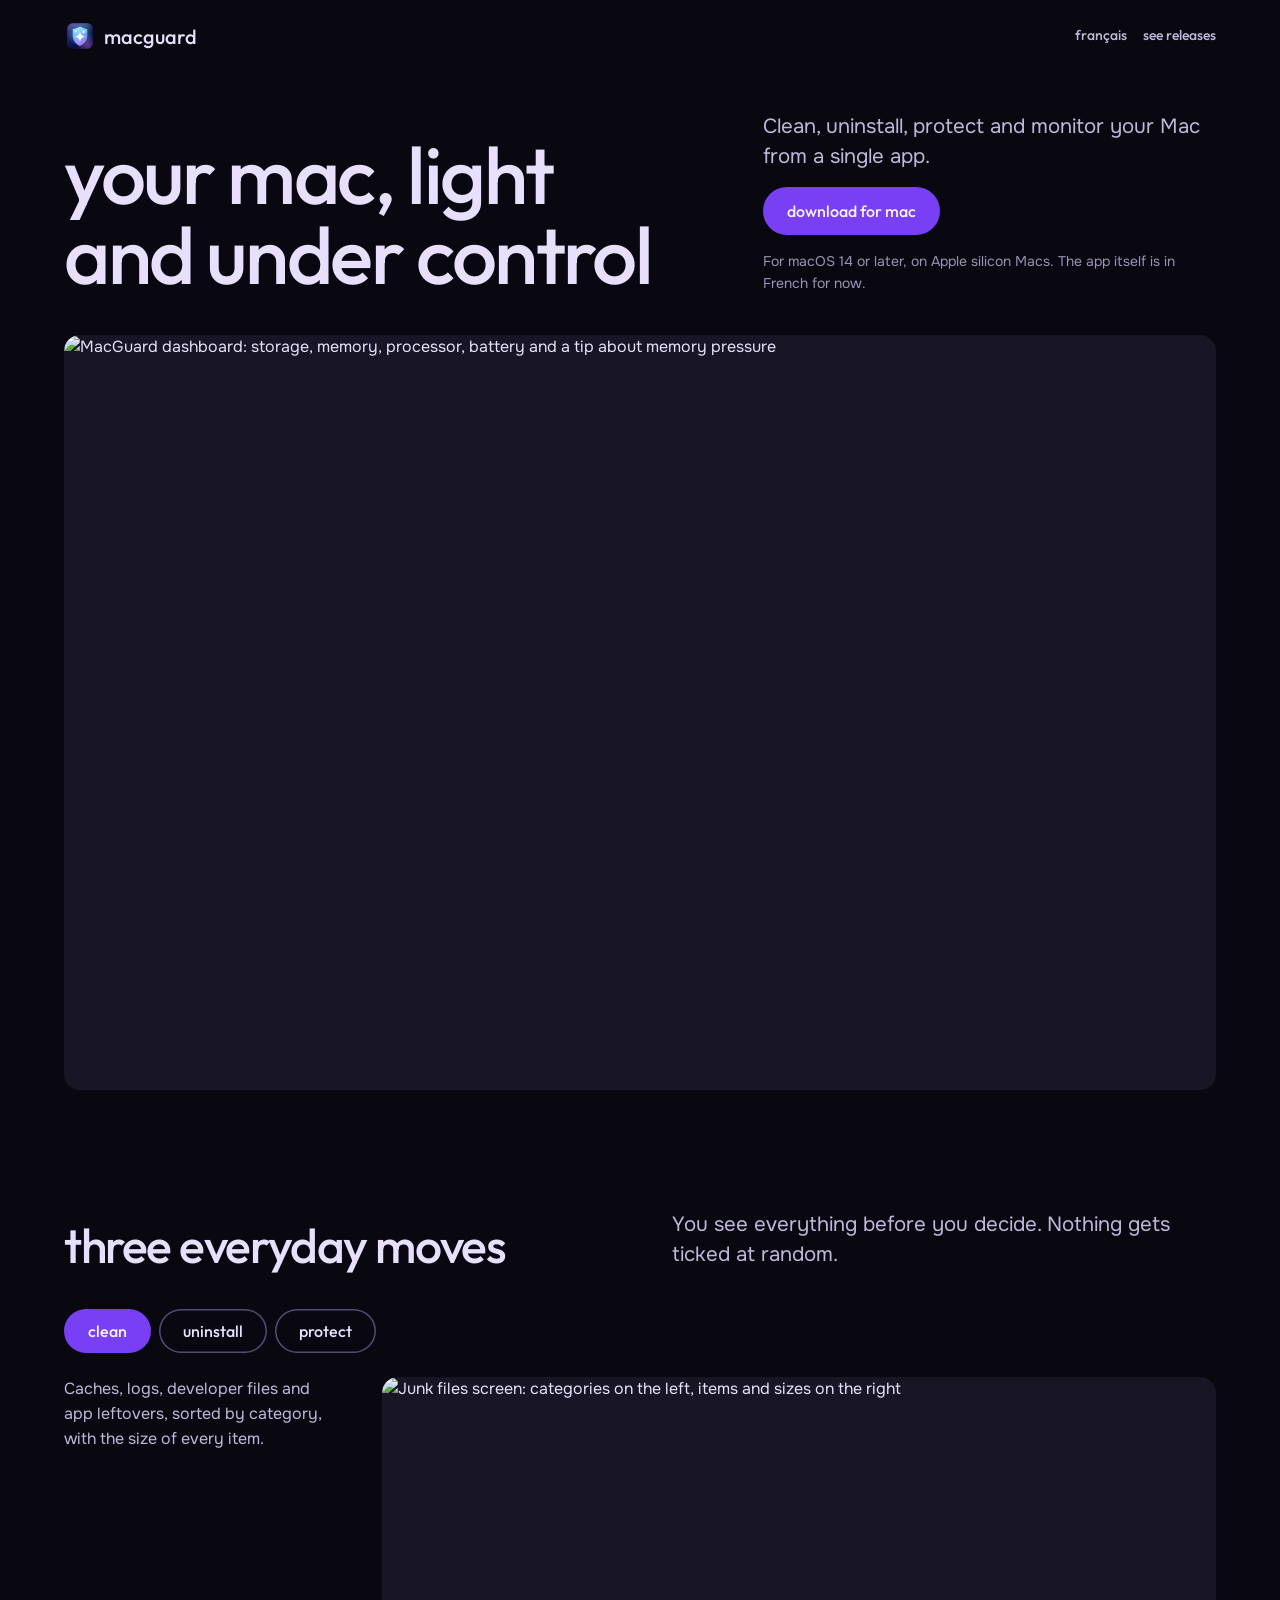
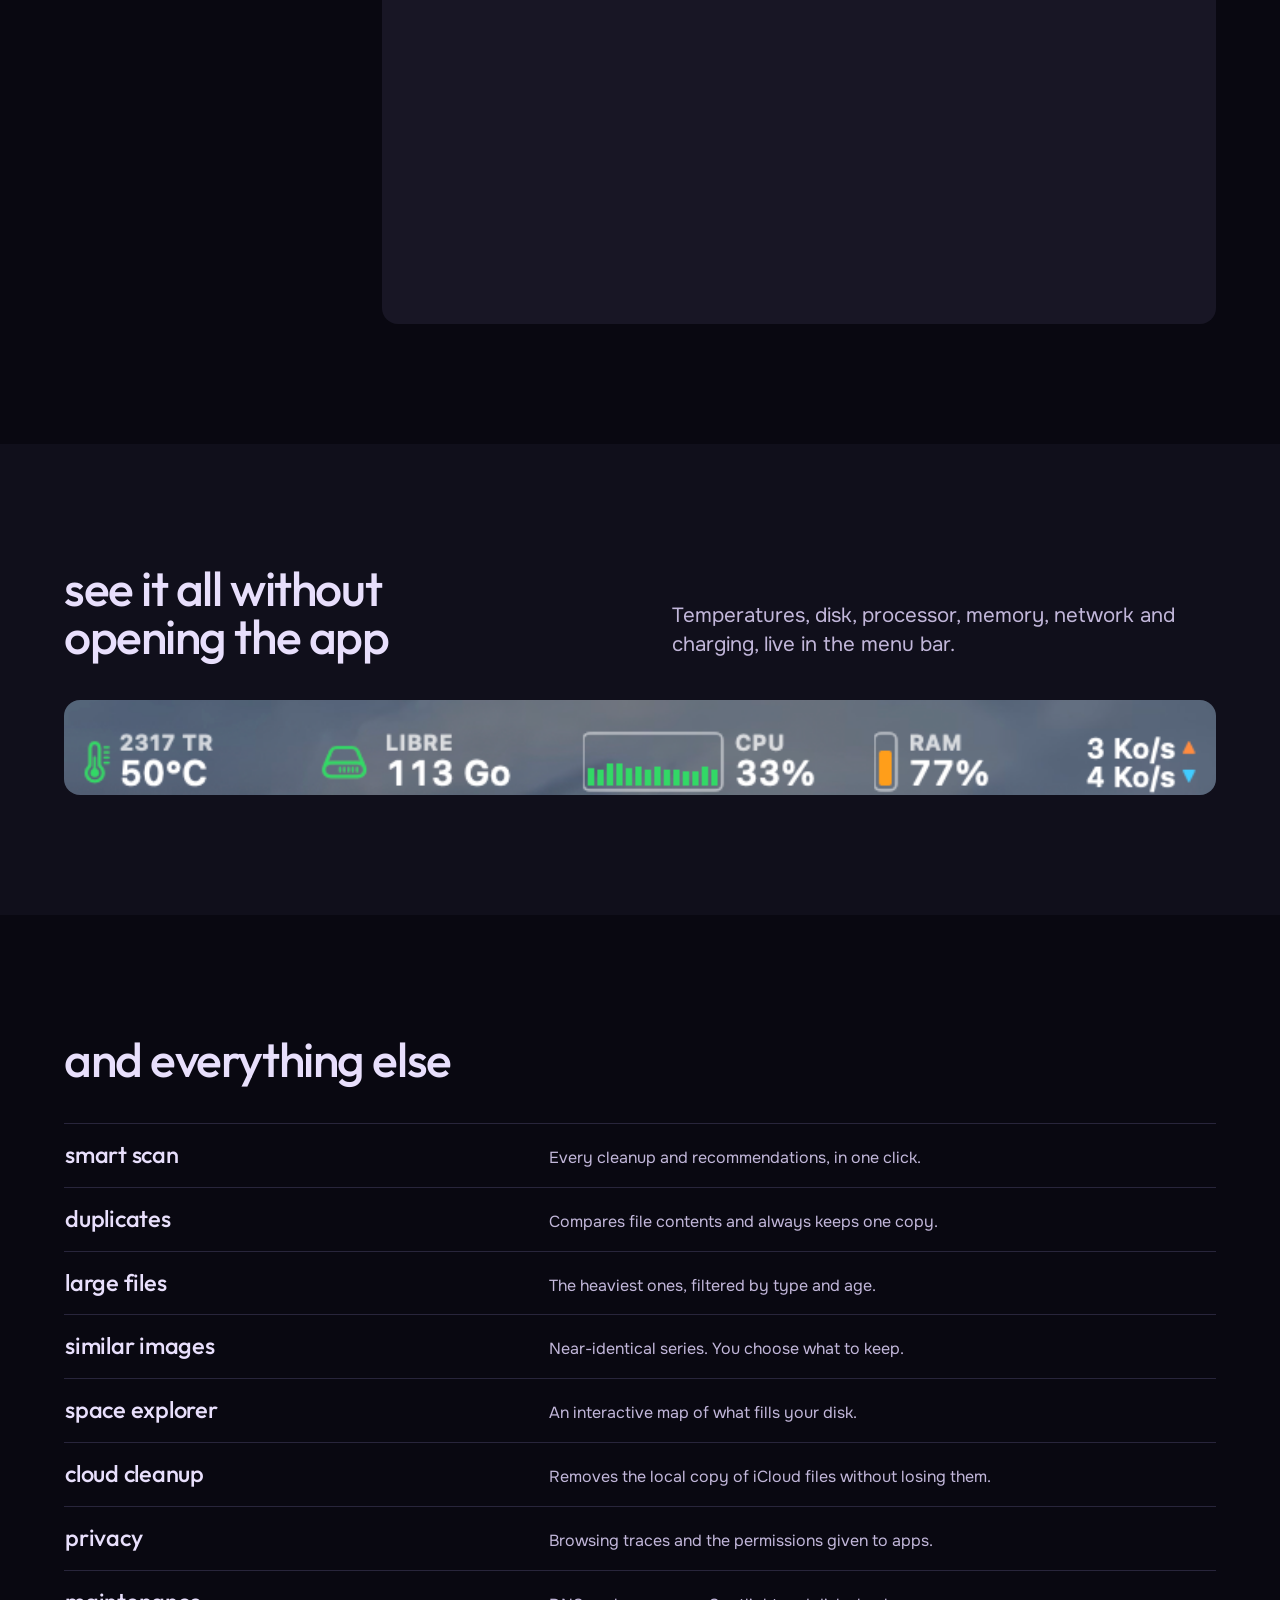
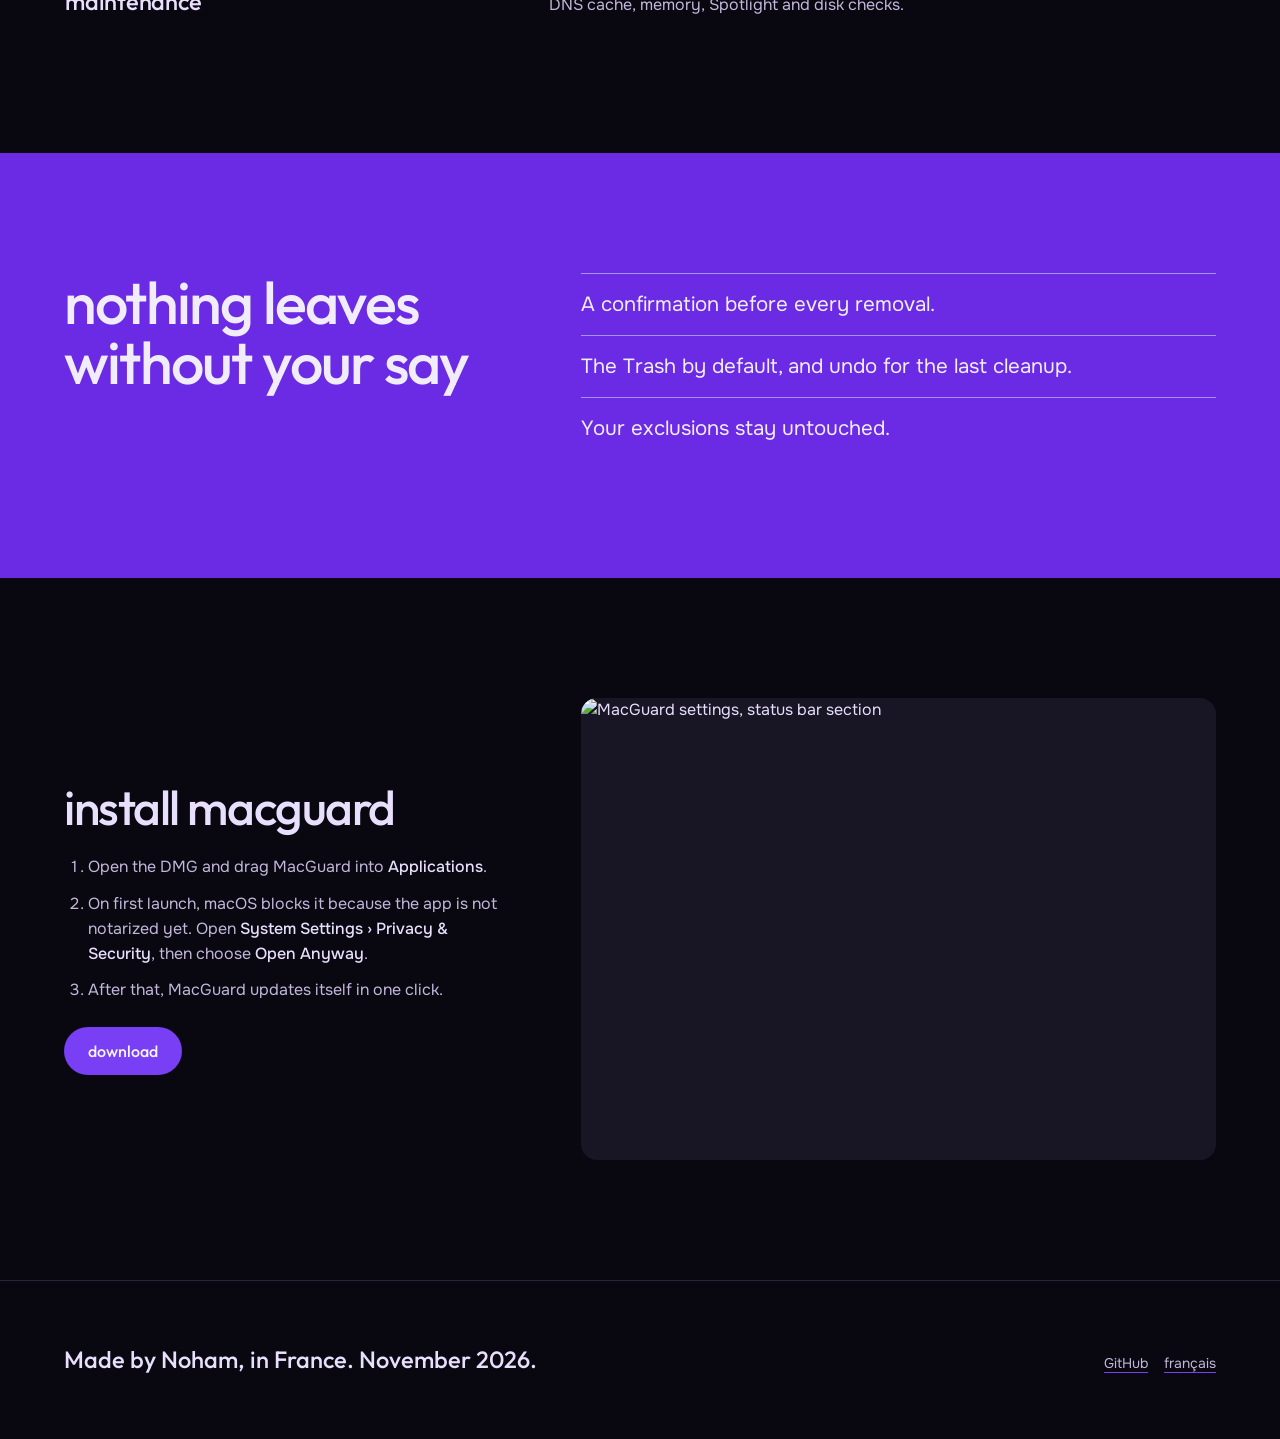
==== en/index.html @ 4af9a429 "Page de présentation FR/EN et README Co-Authored-By: Claude Opus 5.5 <noreply@anthropic.com>" ====
<!doctype html>
<html lang="en">
<head>
<meta charset="utf-8">
<meta name="viewport" content="width=device-width, initial-scale=1">
<title>MacGuard, clean and monitor your Mac</title>
<meta name="description" content="Native macOS app to clean, uninstall, protect and monitor your Mac. Direct download.">
<meta property="og:title" content="MacGuard, clean and monitor your Mac">
<meta property="og:description" content="Native macOS app to clean, uninstall, protect and monitor your Mac. Direct download.">
<meta property="og:image" content="https://gorepair.github.io/MacGuard-releases/assets/dashboard.jpg">
<link rel="alternate" hreflang="fr" href="https://gorepair.github.io/MacGuard-releases/">
<link rel="alternate" hreflang="en" href="https://gorepair.github.io/MacGuard-releases/en/">
<link rel="icon" href="../assets/icon.png">
<link rel="preconnect" href="https://fonts.googleapis.com">
<link href="https://fonts.googleapis.com/css2?family=Outfit:wght@300;500&family=Onest:wght@400&display=swap" rel="stylesheet">
<link rel="stylesheet" href="../site.css">
</head>
<body>
<header class="container">
  <nav class="nav">
    <a class="wordmark" href="./"><img src="../assets/icon.png" width="32" height="32" alt="">MacGuard</a>
    <div class="nav__links">
      <a href="../" hreflang="fr" lang="fr">français</a>
      <a href="https://github.com/gorepair/MacGuard-releases/releases">see releases</a>
    </div>
  </nav>
</header>
<main>
  <section class="container hero">
    <h1>your mac, light and under control</h1>
    <div class="hero__side">
      <p class="lead">Clean, uninstall, protect and monitor your Mac from a single app.</p>
      <div class="actions"><a class="btn btn--primary" href="https://github.com/gorepair/MacGuard-releases/releases/latest/download/MacGuard.dmg">download for mac</a></div>
      <p class="needs">For macOS 14 or later, on Apple silicon Macs. The app itself is in French for now.</p>
    </div>
  </section>
  <div class="container hero__screen">
    <img class="screen" src="../assets/dashboard.jpg" width="1800" height="1180" fetchpriority="high" alt="MacGuard dashboard: storage, memory, processor, battery and a tip about memory pressure">
  </div>
  <section class="section" style="padding-top:0">
    <div class="container">
      <div class="head"><h2>three everyday moves</h2><p class="lead">You see everything before you decide. Nothing gets ticked at random.</p></div>
      <input class="tabs-input" type="radio" name="move" id="t1" checked>
<input class="tabs-input" type="radio" name="move" id="t2">
<input class="tabs-input" type="radio" name="move" id="t3">
      <div class="tabs"><label class="tab" for="t1">clean</label>
<label class="tab" for="t2">uninstall</label>
<label class="tab" for="t3">protect</label></div>
      <div class="panels"><div class="panel p1"><p>Caches, logs, developer files and app leftovers, sorted by category, with the size of every item.</p><img class="screen" src="../assets/junk.jpg" width="1800" height="1180" loading="lazy" alt="Junk files screen: categories on the left, items and sizes on the right"></div>
<div class="panel p2"><p>Every app with its size, when you last opened it and the files it leaves behind.</p><img class="screen" src="../assets/uninstaller.jpg" width="1800" height="1180" loading="lazy" alt="Uninstaller screen: list of apps and the files linked to the selected app"></div>
<div class="panel p3"><p>Your apps and downloads checked against Apple’s malware signatures, and macOS protections verified.</p><img class="screen" src="../assets/malware.jpg" width="1800" height="1180" loading="lazy" alt="Malware screen: items to review and the state of macOS protections"></div></div>
    </div>
  </section>
  <section class="section bar">
    <div class="container">
      <div class="head"><h2>see it all without opening the app</h2><p class="lead">Temperatures, disk, processor, memory, network and charging, live in the menu bar.</p></div>
      <img class="bar__shot" src="../assets/menubar.png" width="728" height="60" loading="lazy" alt="Menu bar with MacGuard items: temperatures, free space, processor, memory and network">
    </div>
  </section>
  <section class="section">
    <div class="container">
      <div class="head"><h2>and everything else</h2></div>
      <table class="uses"><tbody><tr><th scope="row">smart scan</th><td>Every cleanup and recommendations, in one click.</td></tr>
<tr><th scope="row">duplicates</th><td>Compares file contents and always keeps one copy.</td></tr>
<tr><th scope="row">large files</th><td>The heaviest ones, filtered by type and age.</td></tr>
<tr><th scope="row">similar images</th><td>Near-identical series. You choose what to keep.</td></tr>
<tr><th scope="row">space explorer</th><td>An interactive map of what fills your disk.</td></tr>
<tr><th scope="row">cloud cleanup</th><td>Removes the local copy of iCloud files without losing them.</td></tr>
<tr><th scope="row">privacy</th><td>Browsing traces and the permissions given to apps.</td></tr>
<tr><th scope="row">maintenance</th><td>DNS cache, memory, Spotlight and disk checks.</td></tr></tbody></table>
    </div>
  </section>
  <section class="section record">
    <div class="container record__grid">
      <h2>nothing leaves without your say</h2>
      <ul><li>A confirmation before every removal.</li>
<li>The Trash by default, and undo for the last cleanup.</li>
<li>Your exclusions stay untouched.</li></ul>
    </div>
  </section>
  <section class="section">
    <div class="container install">
      <div>
        <h2>install macguard</h2>
        <ol><li>Open the DMG and drag MacGuard into <strong>Applications</strong>.</li>
<li>On first launch, macOS blocks it because the app is not notarized yet. Open <strong>System Settings › Privacy &amp; Security</strong>, then choose <strong>Open Anyway</strong>.</li>
<li>After that, MacGuard updates itself in one click.</li></ol>
        <div class="actions"><a class="btn btn--primary" href="https://github.com/gorepair/MacGuard-releases/releases/latest/download/MacGuard.dmg">download</a></div>
      </div>
      <figure style="margin:0"><img class="screen" src="../assets/settings.jpg" width="1800" height="1310" loading="lazy" alt="MacGuard settings, status bar section"></figure>
    </div>
  </section>
</main>
<footer class="close">
  <div class="container close__grid">
    <p class="close__sign">Made by Noham, in France. November 2026.</p>
    <nav><a href="https://github.com/gorepair/MacGuard-releases/releases">GitHub</a><a href="../" lang="fr">français</a></nav>
  </div>
</footer>
</body>
</html>
---- site.css ----
/* Hallmark · shape: Showcase, swapped from Map / Diagram because a Mac app has no map to draw · genre: modern-minimal · theme: Ultraviolet (deal 1/3, seed macguard-app-macos-native-05ab·c14bf76a·2026-11-06·r0) · job: try · draw: 2e36ed
 * hero: Banner · nav: edge-aligned · footer: letter close · imagery: the product, real captures · signature: the real dashboard, full width, right under the download · ultraviolet: night, one record band
 * axes: dark/geometric-sans/cool · posture: committed · contrast: pass · fold: pass · v2.0.0 */
/* Hallmark · pre-emit critique: P4 H4 E4 S4 R4 V4 · weakest: S, the menu bar crop is small, so it sits alone on its own band at full width */
/* Hallmark · waive 26b · no form control and nothing disabled on the page · a download page has no state to disable */
@import url("./tokens.css");
@import url("./base.css");

:root {
  color-scheme: dark;
  --color-paper: oklch(14% 0.02 290); --color-paper-2: oklch(17.5% 0.025 290); --color-paper-3: oklch(21% 0.03 290);
  --color-ink: oklch(92% 0.04 300); --color-ink-2: oklch(80% 0.05 300); --color-muted: oklch(68% 0.06 300);
  --color-rule: oklch(28% 0.04 290); --color-rule-2: oklch(44% 0.07 292);
  --color-accent: oklch(55% 0.25 290); --color-accent-deep: oklch(48% 0.24 290); --color-accent-soft: oklch(36% 0.09 293);
  --color-accent-ink: oklch(97% 0.01 300); --color-focus: oklch(62% 0.22 290);
  --color-record: oklch(50% 0.25 290); --color-record-ink: oklch(95% 0.02 300); --color-record-rule: oklch(72% 0.14 292);
}

html { overflow-x: clip; }
body { overflow-x: clip; background: var(--color-paper); color: var(--color-ink); font-family: var(--font-body); }
h1, h2, h3, .wordmark, .btn, .tab, .nav a { text-transform: lowercase; font-family: var(--font-display); }
h1, h2 { font-weight: var(--display-weight); line-height: 1; letter-spacing: var(--tracking-display); overflow-wrap: break-word; min-width: 0; }
h1 { font-size: var(--text-display); }
h2 { font-size: var(--text-section); }
h3 { font-size: var(--text-title); font-weight: 500; letter-spacing: -0.01em; }
p { line-height: 1.55; }
.lead { font-size: var(--text-lead); color: var(--color-ink-2); }
.container { max-width: var(--container); margin-inline: auto; padding-inline: var(--gutter); }
.section { padding-block: var(--section-gap-s); }
.screen { display: block; width: 100%; height: auto; border-radius: var(--radius-card); background: var(--color-paper-3); }

/* Nav */
.nav { display: flex; align-items: center; justify-content: space-between; gap: var(--space-lg); min-height: 72px; }
.wordmark { display: inline-flex; align-items: center; gap: var(--space-xs); font-size: var(--text-lg); font-weight: 500; color: var(--color-ink); text-decoration: none; text-transform: none; }
.wordmark img { width: 32px; height: 32px; }
.nav__links { display: flex; align-items: center; gap: var(--space-md); }
.nav a:not(.btn):not(.wordmark) { color: var(--color-ink-2); font-size: var(--text-sm); font-weight: 500; text-decoration: none; }
.nav a:not(.btn):not(.wordmark):hover { color: var(--color-ink); text-decoration: underline; text-decoration-color: var(--color-accent); text-underline-offset: 4px; }
a:focus-visible, input:focus-visible + label { outline: 2px solid var(--color-focus); outline-offset: 2px; border-radius: var(--radius-pill); }

/* Controls */
.btn { display: inline-flex; align-items: center; justify-content: center; min-height: 48px; padding: 0 var(--space-lg); border-radius: var(--radius-pill); font-size: var(--text-md); font-weight: 500; text-decoration: none; transition: background-color var(--dur-micro) var(--ease-out), box-shadow var(--dur-micro) var(--ease-out); }
.btn:active { transform: translateY(1px); }
.btn--primary { background: var(--color-accent); color: var(--color-accent-ink); }
.btn--primary:hover { background: var(--color-accent-deep); }
.btn--secondary { box-shadow: inset 0 0 0 1.5px var(--color-rule-2); color: var(--color-ink); }
.btn--secondary:hover { background: var(--color-paper-3); }
.btn--small { min-height: 40px; padding: 0 var(--space-md); font-size: var(--text-sm); }
.actions { display: flex; flex-wrap: wrap; gap: var(--space-sm); align-items: center; }
.needs { font-size: var(--text-sm); color: var(--color-muted); }

/* Hero */
.hero { display: grid; grid-template-columns: minmax(0, 7fr) minmax(0, 5fr); gap: var(--space-2xl); align-items: end; padding-block: var(--space-xl) var(--space-xl); }
.hero__side { display: grid; gap: var(--space-md); justify-items: start; }
.hero__screen { padding-bottom: var(--section-gap-s); }

/* Switcher */
.head { display: grid; grid-template-columns: minmax(0, 6fr) minmax(0, 6fr); gap: var(--space-2xl); align-items: end; margin-bottom: var(--space-xl); }
.tabs-input { position: absolute; width: 1px; height: 1px; opacity: 0; }
.tabs { display: flex; flex-wrap: wrap; gap: var(--space-xs); margin-bottom: var(--space-lg); }
.tab { display: inline-flex; align-items: center; min-height: 44px; padding: 0 var(--space-lg); border-radius: var(--radius-pill); box-shadow: inset 0 0 0 1.5px var(--color-rule-2); font-size: var(--text-md); font-weight: 500; cursor: pointer; transition: background-color var(--dur-micro) var(--ease-out), color var(--dur-micro) var(--ease-out); }
.tab:hover { background: var(--color-paper-3); }
.panel { display: none; grid-template-columns: minmax(0, 3fr) minmax(0, 9fr); gap: var(--space-xl); align-items: start; }
.panel p { color: var(--color-ink-2); }
#t1:checked ~ .tabs label[for="t1"], #t2:checked ~ .tabs label[for="t2"], #t3:checked ~ .tabs label[for="t3"] { background: var(--color-accent); box-shadow: none; color: var(--color-accent-ink); }
#t1:checked ~ .panels .p1, #t2:checked ~ .panels .p2, #t3:checked ~ .panels .p3 { display: grid; }

/* Menu bar */
.bar { background: var(--color-paper-2); }
.bar__shot { display: block; width: 100%; height: auto; border-radius: var(--radius-card); }

/* Table */
.uses { width: 100%; border-collapse: collapse; }
.uses th, .uses td { padding-block: var(--space-md); border-top: var(--rule-hair) solid var(--color-rule); text-align: left; vertical-align: baseline; }
.uses th { width: 42%; padding-right: var(--space-lg); font: 500 var(--text-title)/1.2 var(--font-display); text-transform: lowercase; letter-spacing: -0.01em; }
.uses td { color: var(--color-ink-2); }

/* Record band */
.record { background: var(--color-record); color: var(--color-record-ink); }
.record h2 { font-size: var(--text-display-s); max-width: 14ch; }
.record__grid { display: grid; grid-template-columns: minmax(0, 5fr) minmax(0, 7fr); gap: var(--space-2xl); align-items: start; }
.record ul { display: grid; list-style: none; margin: 0; padding: 0; }
.record li { padding-block: var(--space-md); border-top: var(--rule-hair) solid var(--color-record-rule); font-size: var(--text-lead); line-height: 1.4; }

/* Install */
.install { display: grid; grid-template-columns: minmax(0, 5fr) minmax(0, 7fr); gap: var(--space-2xl); align-items: center; }
.install ol { margin: var(--space-lg) 0; padding-left: var(--space-lg); color: var(--color-ink-2); display: grid; gap: var(--space-sm); }
.install strong { color: var(--color-ink); font-weight: 500; }

/* Footer */
.close { border-top: var(--rule-hair) solid var(--color-rule); padding-block: var(--space-2xl); }
.close__grid { display: flex; flex-wrap: wrap; gap: var(--space-lg); justify-content: space-between; align-items: baseline; }
.close__sign { font: 500 var(--text-title)/1.2 var(--font-display); }
.close nav { display: flex; flex-wrap: wrap; gap: var(--space-md); }
.close a { color: var(--color-ink-2); font-size: var(--text-sm); text-underline-offset: 4px; text-decoration-color: var(--color-accent); }
.close a:hover { color: var(--color-ink); }

@media (max-width: 60rem) {
  :root { --gutter: 20px; --section-gap-s: 80px; }
  .hero, .head, .panel, .record__grid, .install { grid-template-columns: minmax(0, 1fr); gap: var(--space-lg); }
  .uses th { width: auto; display: block; border-top: var(--rule-hair) solid var(--color-rule); padding-bottom: 0; }
  .uses td { display: block; border-top: 0; padding-top: var(--space-2xs); }
  .install > figure { order: 2; }
}
@media (prefers-reduced-motion: reduce) {
  .btn, .tab { transition: none; }
  .btn:active { transform: none; }
}
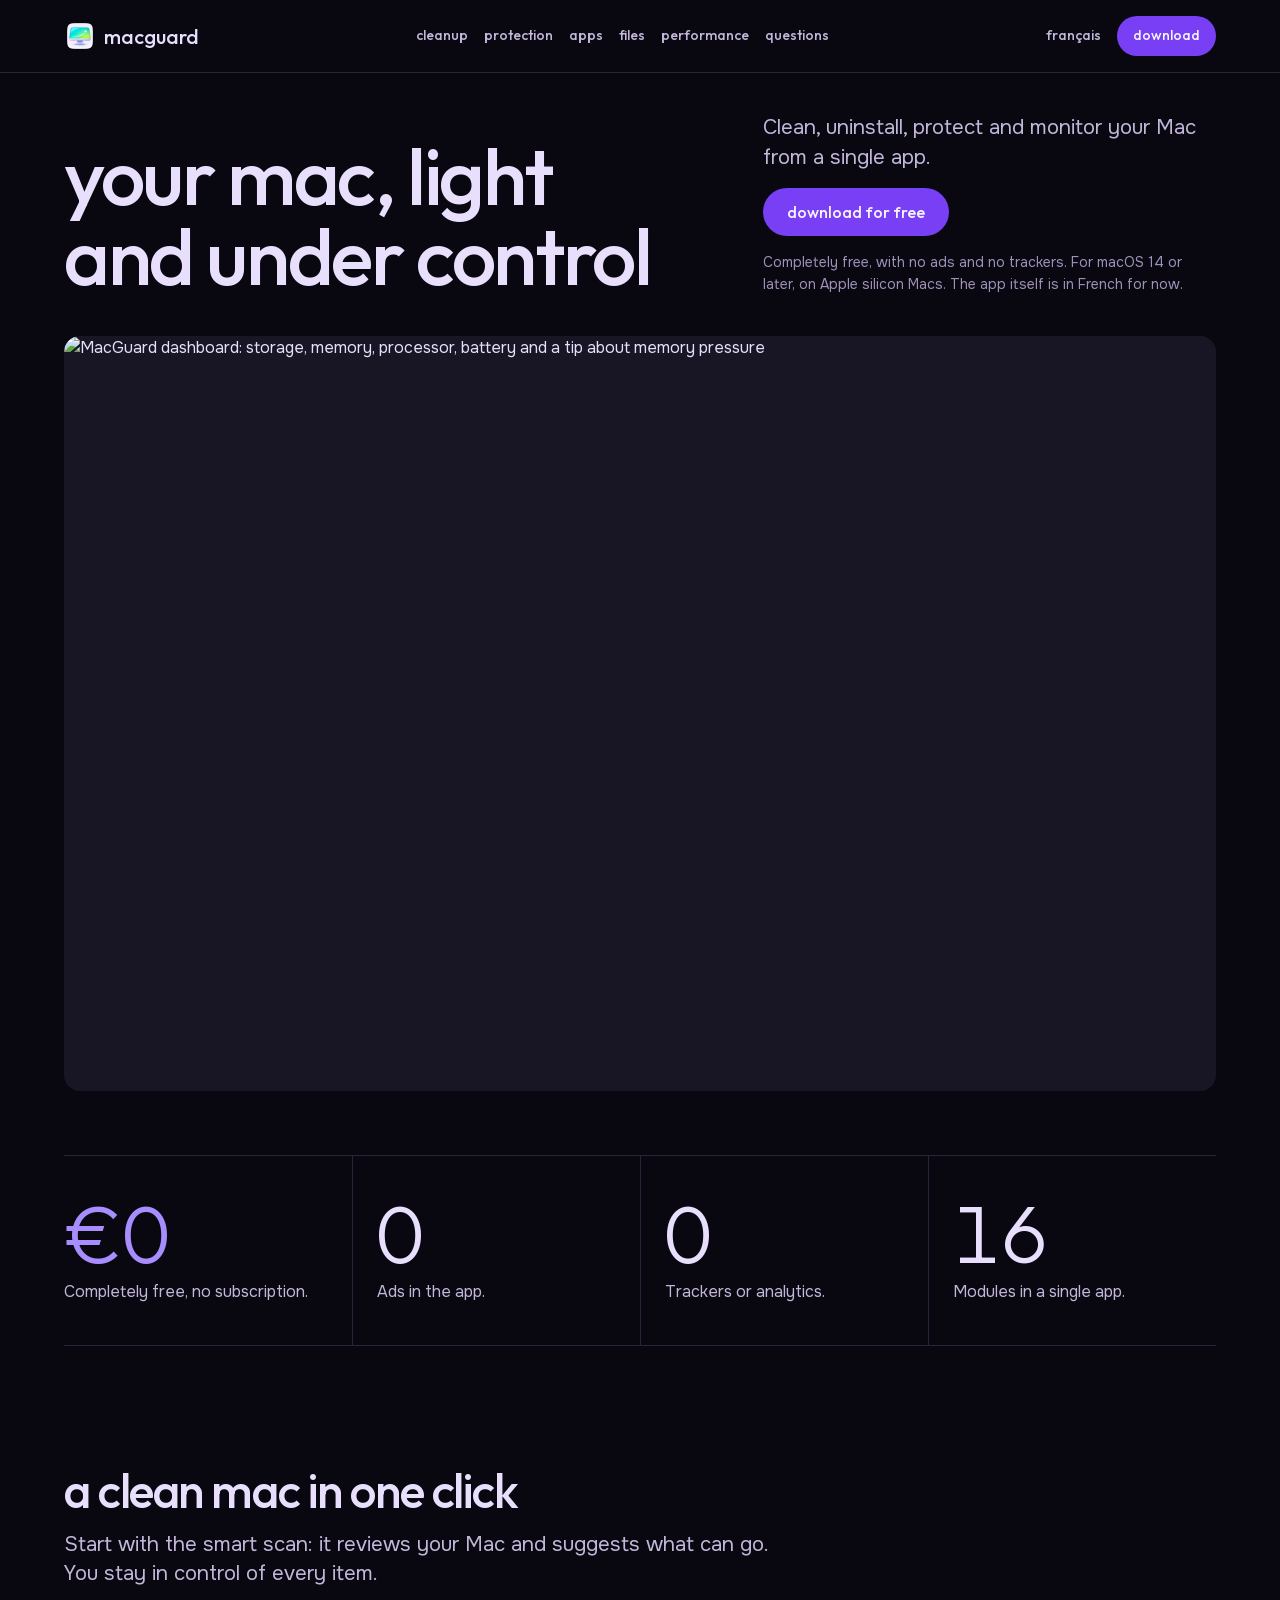
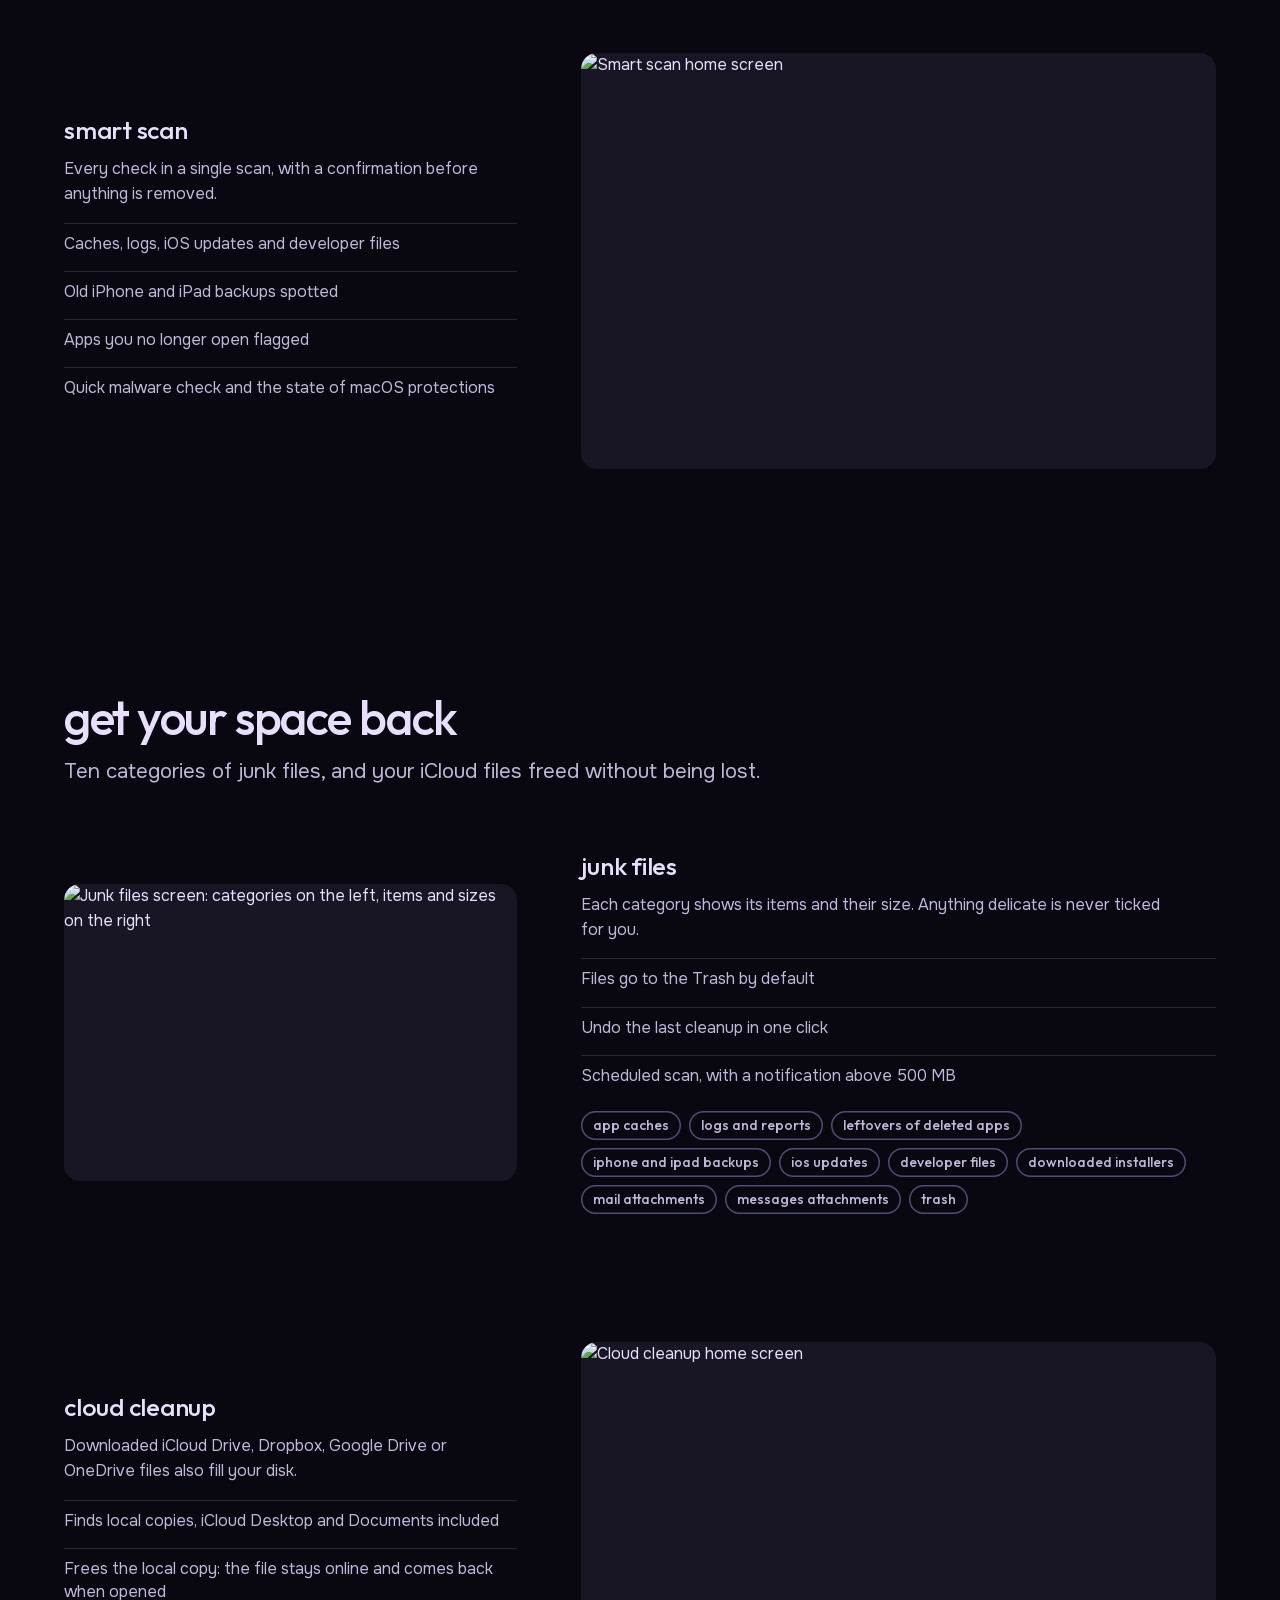
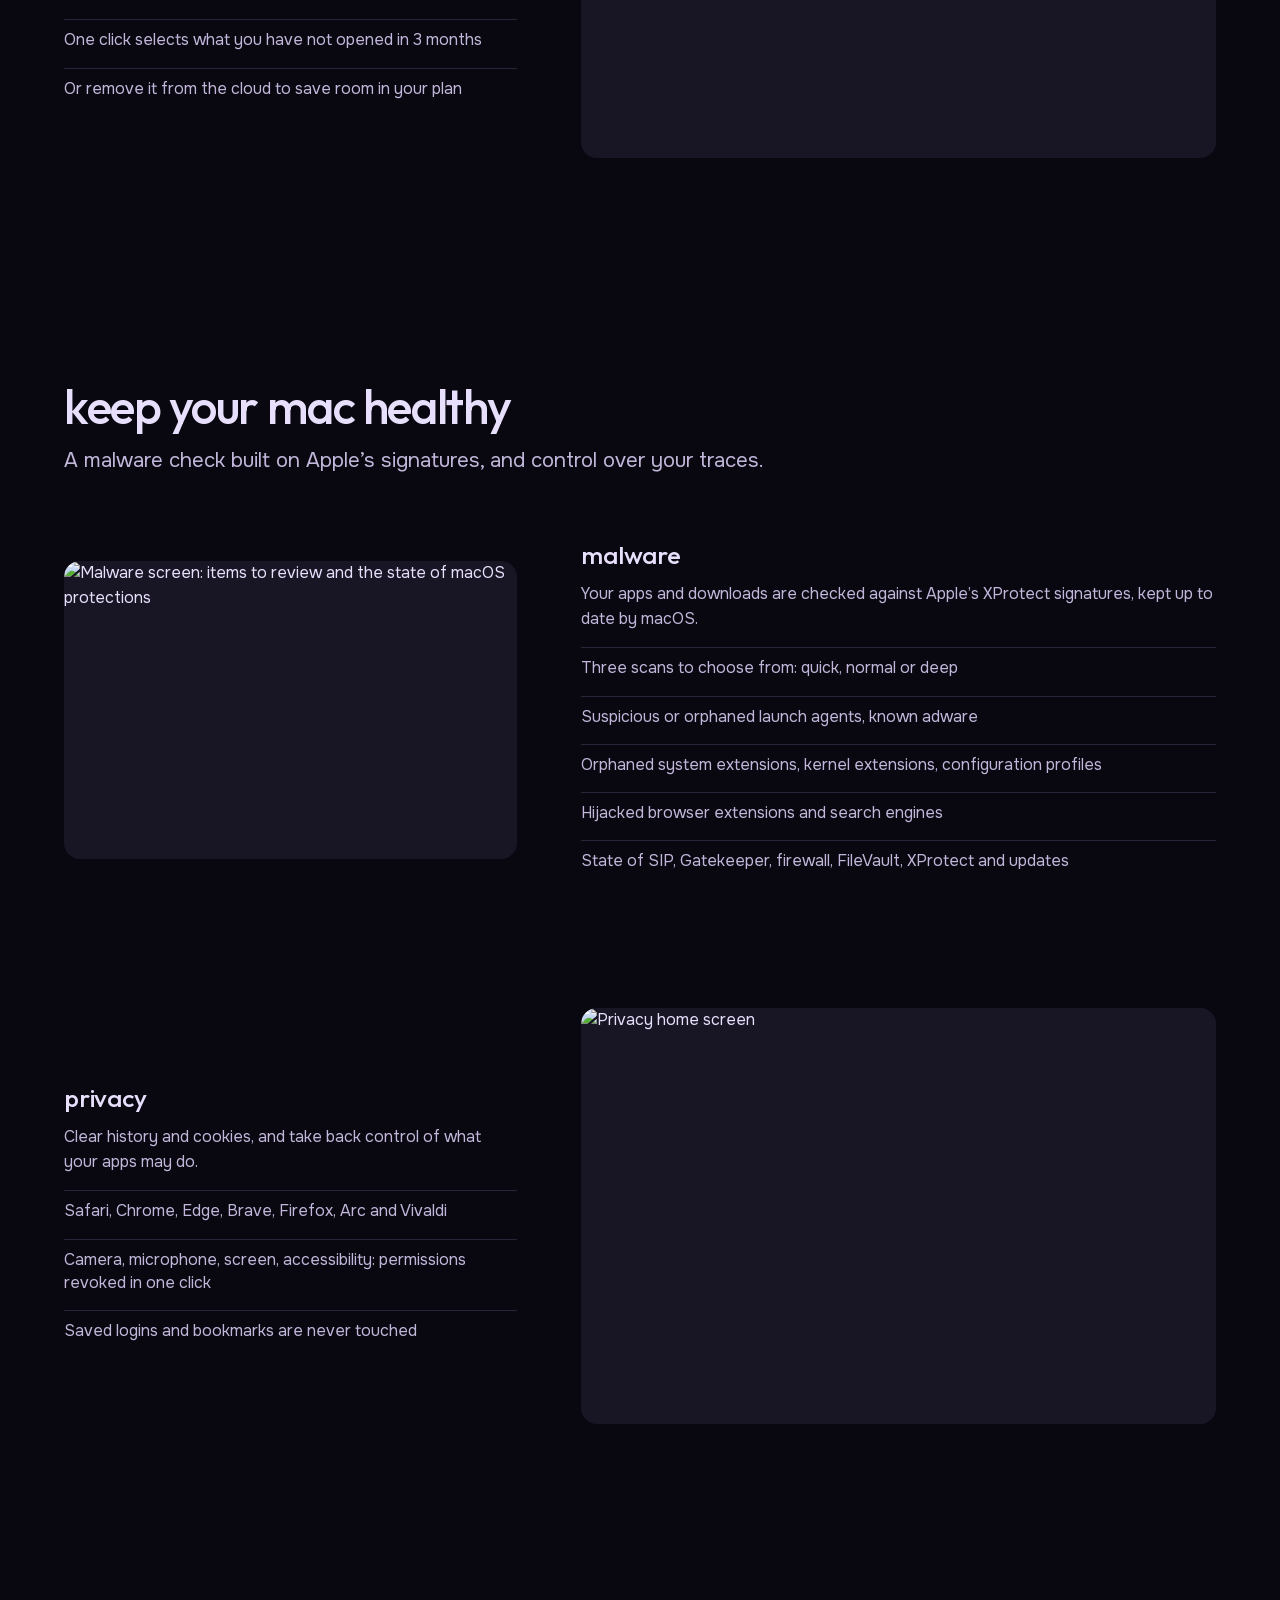
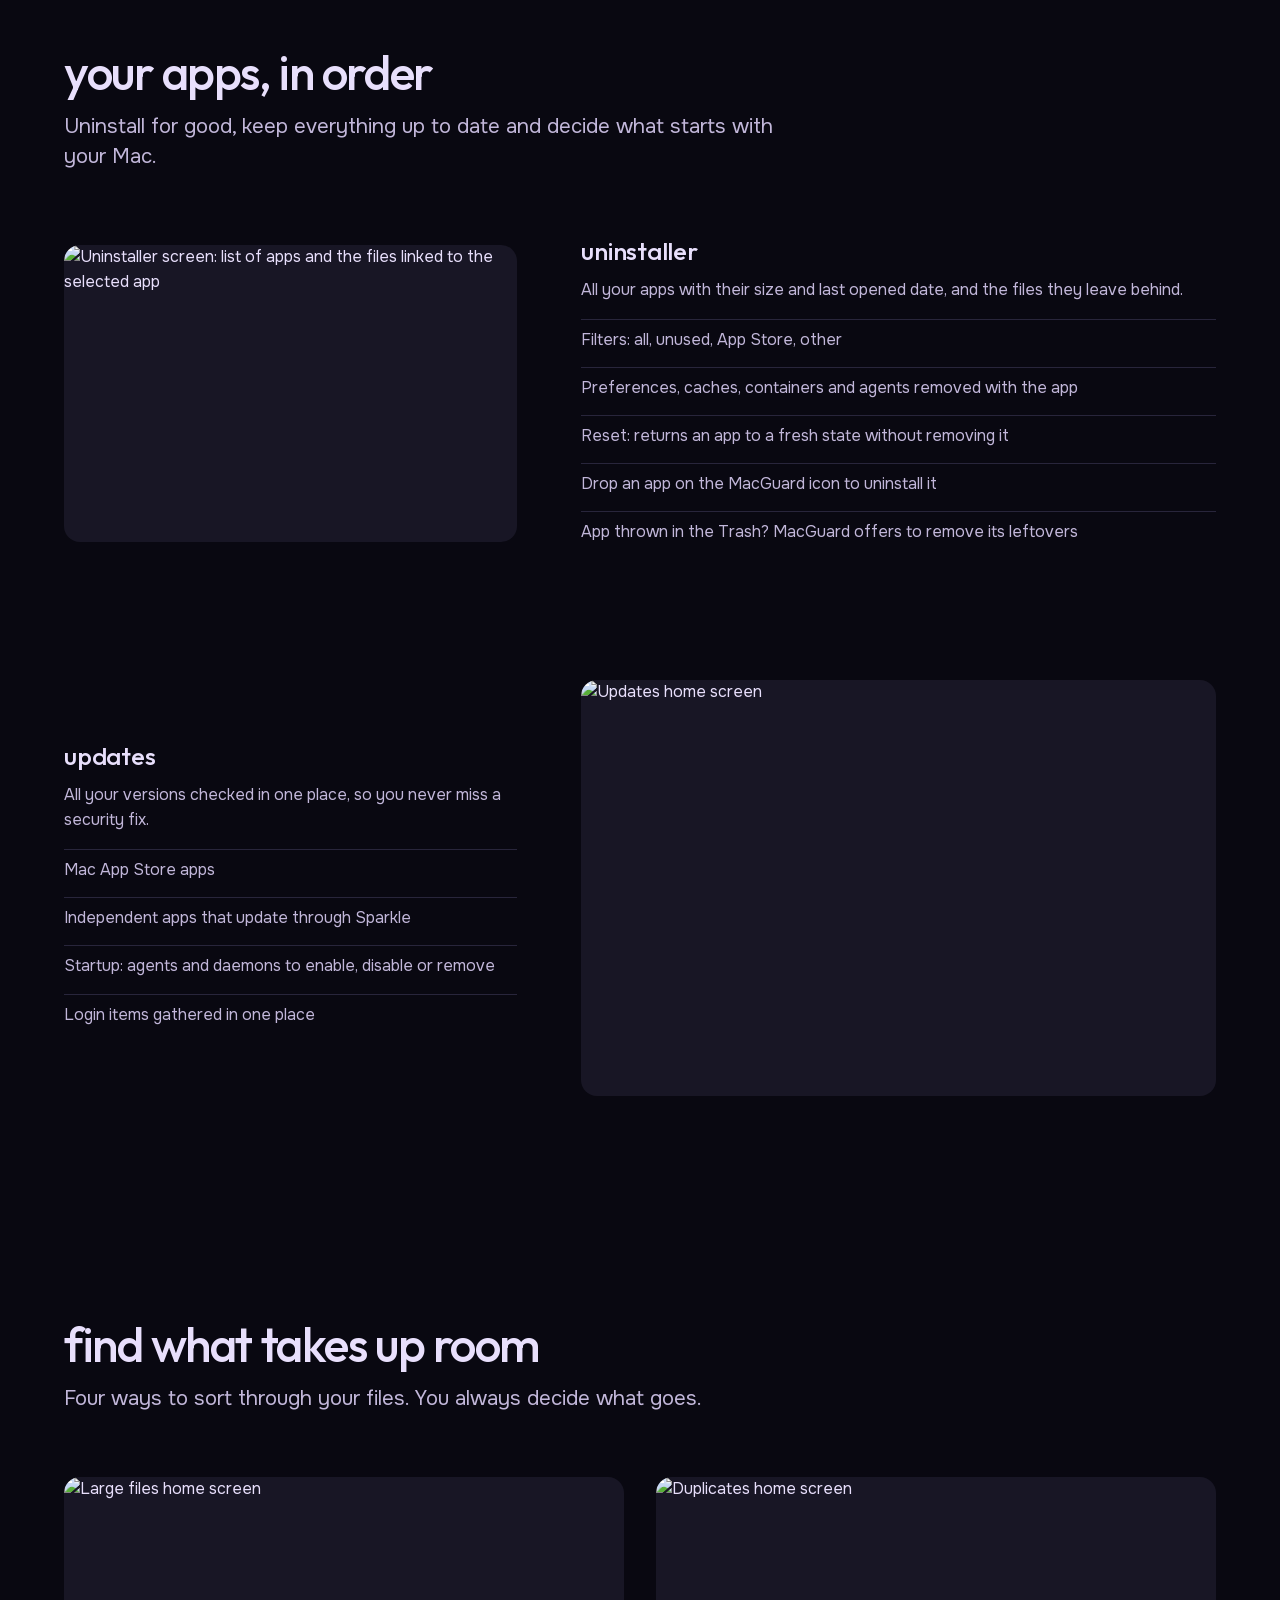
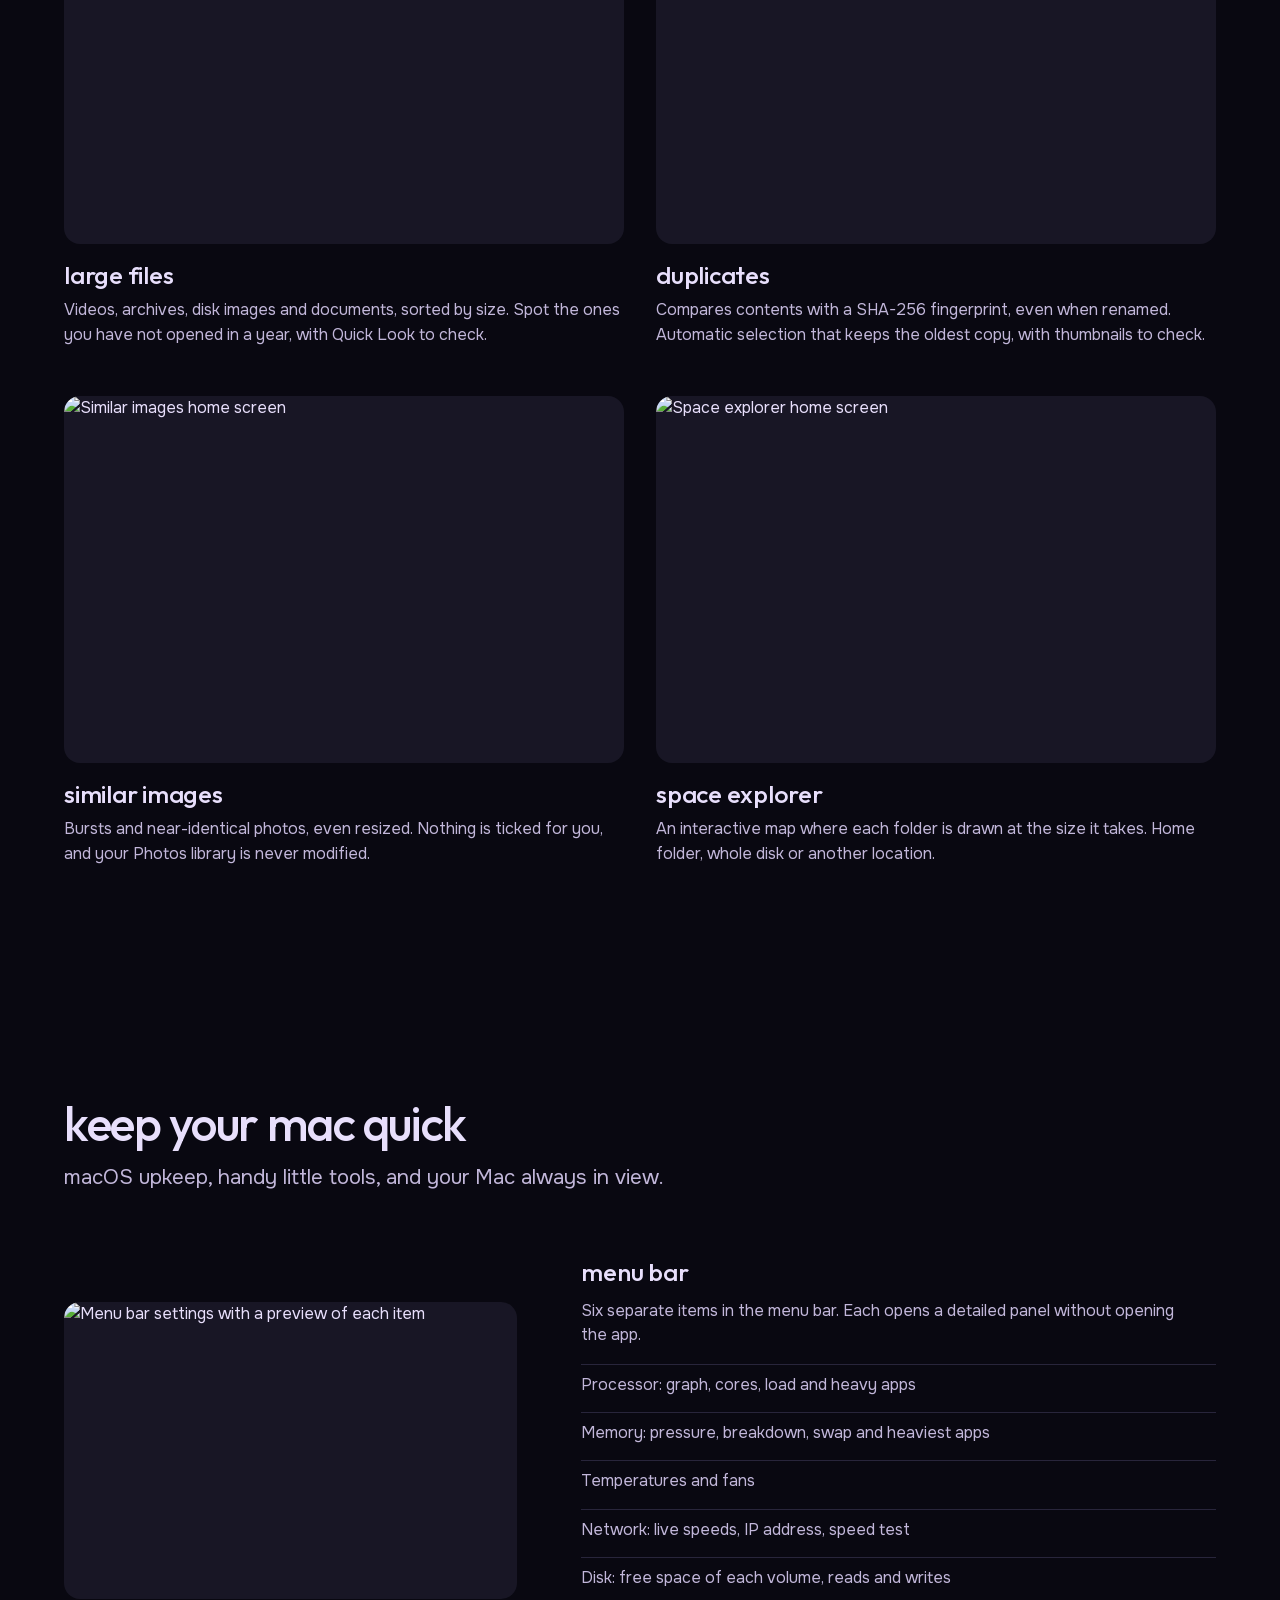
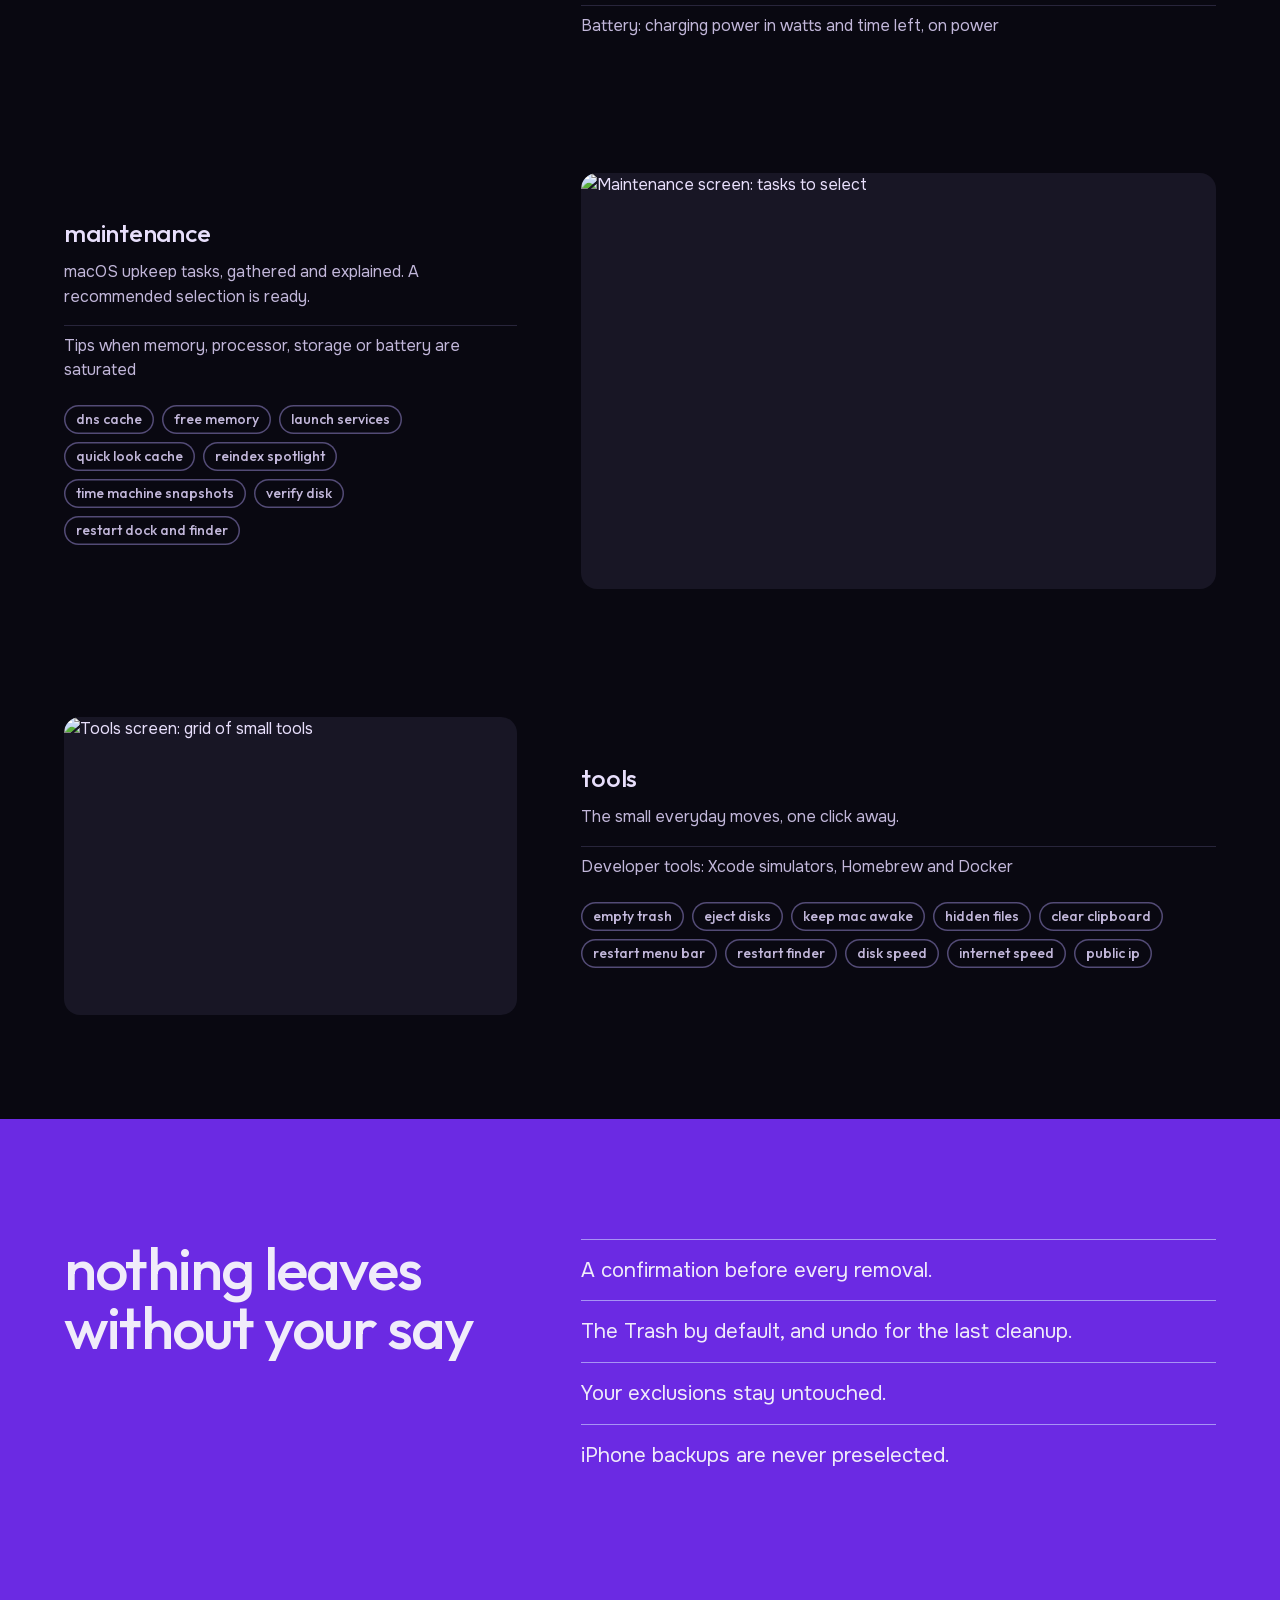
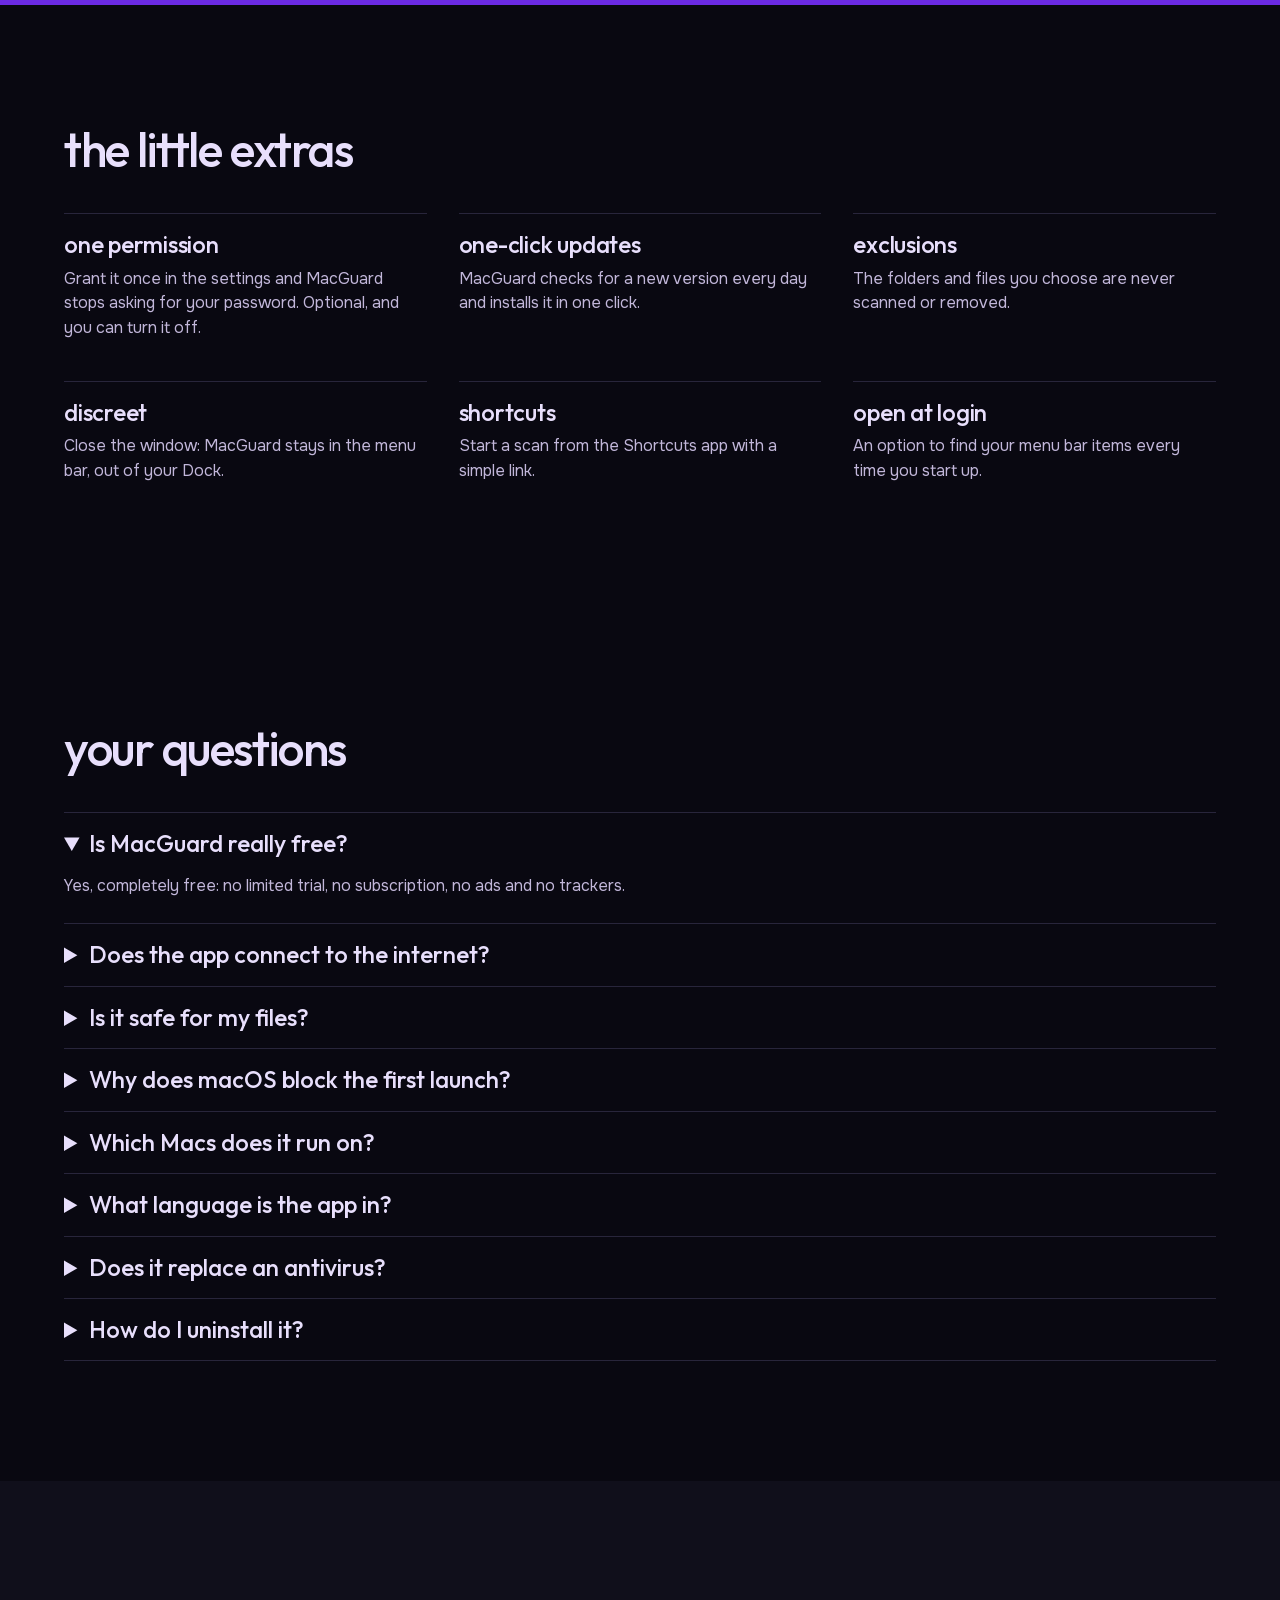
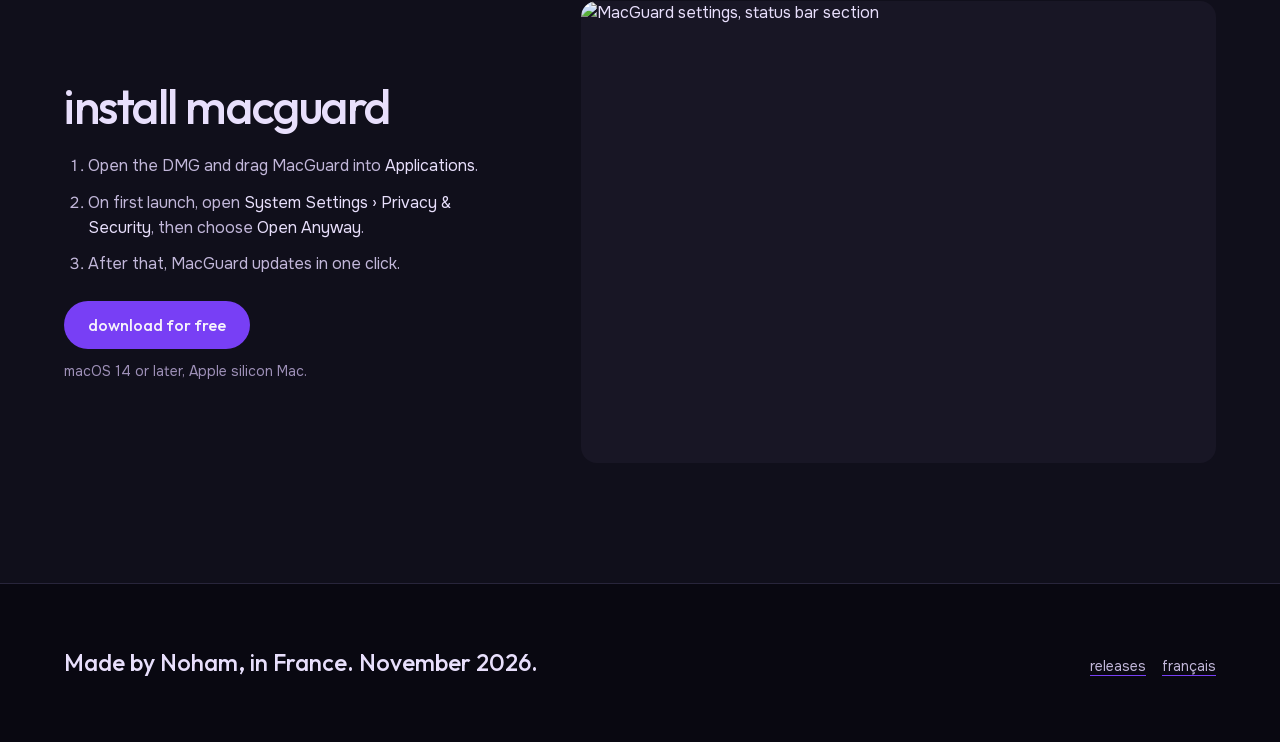
==== commit 5ac89b08: "Détaille la page de présentation et change de logo Chaque module et ses options sont décrits, avec q" ====
--- a/en/index.html
+++ b/en/index.html
@@ -3,98 +3,137 @@
 <head>
 <meta charset="utf-8">
 <meta name="viewport" content="width=device-width, initial-scale=1">
-<title>MacGuard, clean and monitor your Mac</title>
-<meta name="description" content="Native macOS app to clean, uninstall, protect and monitor your Mac. Direct download.">
-<meta property="og:title" content="MacGuard, clean and monitor your Mac">
-<meta property="og:description" content="Native macOS app to clean, uninstall, protect and monitor your Mac. Direct download.">
+<title>MacGuard, the free Mac cleaner with no ads and no trackers</title>
+<meta name="description" content="Clean, uninstall, protect and monitor your Mac. A native macOS app, completely free, with no ads and no trackers.">
+<meta property="og:title" content="MacGuard, the free Mac cleaner with no ads and no trackers">
+<meta property="og:description" content="Clean, uninstall, protect and monitor your Mac. A native macOS app, completely free, with no ads and no trackers.">
 <meta property="og:image" content="https://gorepair.github.io/MacGuard-releases/assets/dashboard.jpg">
 <link rel="alternate" hreflang="fr" href="https://gorepair.github.io/MacGuard-releases/">
 <link rel="alternate" hreflang="en" href="https://gorepair.github.io/MacGuard-releases/en/">
 <link rel="icon" href="../assets/icon.png">
-<link rel="preconnect" href="https://fonts.googleapis.com">
-<link href="https://fonts.googleapis.com/css2?family=Outfit:wght@300;500&family=Onest:wght@400&display=swap" rel="stylesheet">
 <link rel="stylesheet" href="../site.css">
 </head>
 <body>
-<header class="container">
+<header class="top"><div class="container">
   <nav class="nav">
     <a class="wordmark" href="./"><img src="../assets/icon.png" width="32" height="32" alt="">MacGuard</a>
+    <div class="nav__anchors"><a href="#nettoyage">cleanup</a><a href="#protection">protection</a><a href="#applications">apps</a><a href="#fichiers">files</a><a href="#performances">performance</a><a href="#questions">questions</a></div>
     <div class="nav__links">
       <a href="../" hreflang="fr" lang="fr">français</a>
-      <a href="https://github.com/gorepair/MacGuard-releases/releases">see releases</a>
+      <a class="btn btn--primary btn--small" href="https://github.com/gorepair/MacGuard-releases/releases/latest/download/MacGuard.dmg">download</a>
     </div>
   </nav>
-</header>
+</div></header>
 <main>
   <section class="container hero">
     <h1>your mac, light and under control</h1>
     <div class="hero__side">
       <p class="lead">Clean, uninstall, protect and monitor your Mac from a single app.</p>
-      <div class="actions"><a class="btn btn--primary" href="https://github.com/gorepair/MacGuard-releases/releases/latest/download/MacGuard.dmg">download for mac</a></div>
-      <p class="needs">For macOS 14 or later, on Apple silicon Macs. The app itself is in French for now.</p>
+      <div class="actions"><a class="btn btn--primary" href="https://github.com/gorepair/MacGuard-releases/releases/latest/download/MacGuard.dmg">download for free</a></div>
+      <p class="needs"><strong>Completely free, with no ads and no trackers.</strong> For macOS 14 or later, on Apple silicon Macs. The app itself is in French for now.</p>
     </div>
   </section>
-  <div class="container hero__screen">
-    <img class="screen" src="../assets/dashboard.jpg" width="1800" height="1180" fetchpriority="high" alt="MacGuard dashboard: storage, memory, processor, battery and a tip about memory pressure">
-  </div>
-  <section class="section" style="padding-top:0">
-    <div class="container">
-      <div class="head"><h2>three everyday moves</h2><p class="lead">You see everything before you decide. Nothing gets ticked at random.</p></div>
-      <input class="tabs-input" type="radio" name="move" id="t1" checked>
-<input class="tabs-input" type="radio" name="move" id="t2">
-<input class="tabs-input" type="radio" name="move" id="t3">
-      <div class="tabs"><label class="tab" for="t1">clean</label>
-<label class="tab" for="t2">uninstall</label>
-<label class="tab" for="t3">protect</label></div>
-      <div class="panels"><div class="panel p1"><p>Caches, logs, developer files and app leftovers, sorted by category, with the size of every item.</p><img class="screen" src="../assets/junk.jpg" width="1800" height="1180" loading="lazy" alt="Junk files screen: categories on the left, items and sizes on the right"></div>
-<div class="panel p2"><p>Every app with its size, when you last opened it and the files it leaves behind.</p><img class="screen" src="../assets/uninstaller.jpg" width="1800" height="1180" loading="lazy" alt="Uninstaller screen: list of apps and the files linked to the selected app"></div>
-<div class="panel p3"><p>Your apps and downloads checked against Apple’s malware signatures, and macOS protections verified.</p><img class="screen" src="../assets/malware.jpg" width="1800" height="1180" loading="lazy" alt="Malware screen: items to review and the state of macOS protections"></div></div>
-    </div>
-  </section>
-  <section class="section bar">
-    <div class="container">
-      <div class="head"><h2>see it all without opening the app</h2><p class="lead">Temperatures, disk, processor, memory, network and charging, live in the menu bar.</p></div>
-      <img class="bar__shot" src="../assets/menubar.png" width="728" height="60" loading="lazy" alt="Menu bar with MacGuard items: temperatures, free space, processor, memory and network">
-    </div>
-  </section>
-  <section class="section">
-    <div class="container">
-      <div class="head"><h2>and everything else</h2></div>
-      <table class="uses"><tbody><tr><th scope="row">smart scan</th><td>Every cleanup and recommendations, in one click.</td></tr>
-<tr><th scope="row">duplicates</th><td>Compares file contents and always keeps one copy.</td></tr>
-<tr><th scope="row">large files</th><td>The heaviest ones, filtered by type and age.</td></tr>
-<tr><th scope="row">similar images</th><td>Near-identical series. You choose what to keep.</td></tr>
-<tr><th scope="row">space explorer</th><td>An interactive map of what fills your disk.</td></tr>
-<tr><th scope="row">cloud cleanup</th><td>Removes the local copy of iCloud files without losing them.</td></tr>
-<tr><th scope="row">privacy</th><td>Browsing traces and the permissions given to apps.</td></tr>
-<tr><th scope="row">maintenance</th><td>DNS cache, memory, Spotlight and disk checks.</td></tr></tbody></table>
-    </div>
-  </section>
-  <section class="section record">
-    <div class="container record__grid">
-      <h2>nothing leaves without your say</h2>
-      <ul><li>A confirmation before every removal.</li>
-<li>The Trash by default, and undo for the last cleanup.</li>
-<li>Your exclusions stay untouched.</li></ul>
-    </div>
-  </section>
-  <section class="section">
-    <div class="container install">
-      <div>
-        <h2>install macguard</h2>
-        <ol><li>Open the DMG and drag MacGuard into <strong>Applications</strong>.</li>
-<li>On first launch, macOS blocks it because the app is not notarized yet. Open <strong>System Settings › Privacy &amp; Security</strong>, then choose <strong>Open Anyway</strong>.</li>
-<li>After that, MacGuard updates itself in one click.</li></ol>
-        <div class="actions"><a class="btn btn--primary" href="https://github.com/gorepair/MacGuard-releases/releases/latest/download/MacGuard.dmg">download</a></div>
-      </div>
-      <figure style="margin:0"><img class="screen" src="../assets/settings.jpg" width="1800" height="1310" loading="lazy" alt="MacGuard settings, status bar section"></figure>
-    </div>
-  </section>
+  <div class="container"><img class="screen" src="../assets/dashboard.jpg" width="1800" height="1180" fetchpriority="high" alt="MacGuard dashboard: storage, memory, processor, battery and a tip about memory pressure"></div>
+  <div class="container" style="padding-block:var(--space-2xl) 0"><div class="promise"><div><span class="figure figure--accent">€0</span><p>Completely free, no subscription.</p></div><div><span class="figure">0</span><p>Ads in the app.</p></div><div><span class="figure">0</span><p>Trackers or analytics.</p></div><div><span class="figure">16</span><p>Modules in a single app.</p></div></div></div>
+  
+<section class="chapter" id="analyse"><div class="container"><h2>a clean mac in one click</h2><p class="lead">Start with the smart scan: it reviews your Mac and suggests what can go. You stay in control of every item.</p>
+<article class="module">
+<div><h3>smart scan</h3><p>Every check in a single scan, with a confirmation before anything is removed.</p><ul class="points"><li>Caches, logs, iOS updates and developer files</li><li>Old iPhone and iPad backups spotted</li><li>Apps you no longer open flagged</li><li>Quick malware check and the state of macOS protections</li></ul></div>
+<img class="screen" src="../assets/smart.jpg" width="1600" height="1049" loading="lazy" alt="Smart scan home screen">
+</article>
+</div></section>
+
+<section class="chapter" id="nettoyage"><div class="container"><h2>get your space back</h2><p class="lead">Ten categories of junk files, and your iCloud files freed without being lost.</p>
+<article class="module module--flip">
+<div><h3>junk files</h3><p>Each category shows its items and their size. Anything delicate is never ticked for you.</p><ul class="points"><li>Files go to the Trash by default</li><li>Undo the last cleanup in one click</li><li>Scheduled scan, with a notification above 500 MB</li></ul><ul class="pills"><li>app caches</li><li>logs and reports</li><li>leftovers of deleted apps</li><li>iphone and ipad backups</li><li>ios updates</li><li>developer files</li><li>downloaded installers</li><li>mail attachments</li><li>messages attachments</li><li>trash</li></ul></div>
+<img class="screen" src="../assets/junk.jpg" width="1600" height="1049" loading="lazy" alt="Junk files screen: categories on the left, items and sizes on the right">
+</article>
+<article class="module">
+<div><h3>cloud cleanup</h3><p>Downloaded iCloud Drive, Dropbox, Google Drive or OneDrive files also fill your disk.</p><ul class="points"><li>Finds local copies, iCloud Desktop and Documents included</li><li>Frees the local copy: the file stays online and comes back when opened</li><li>One click selects what you have not opened in 3 months</li><li>Or remove it from the cloud to save room in your plan</li></ul></div>
+<img class="screen" src="../assets/cloud.jpg" width="1600" height="1049" loading="lazy" alt="Cloud cleanup home screen">
+</article>
+</div></section>
+
+<section class="chapter" id="protection"><div class="container"><h2>keep your mac healthy</h2><p class="lead">A malware check built on Apple’s signatures, and control over your traces.</p>
+<article class="module module--flip">
+<div><h3>malware</h3><p>Your apps and downloads are checked against Apple’s XProtect signatures, kept up to date by macOS.</p><ul class="points"><li>Three scans to choose from: quick, normal or deep</li><li>Suspicious or orphaned launch agents, known adware</li><li>Orphaned system extensions, kernel extensions, configuration profiles</li><li>Hijacked browser extensions and search engines</li><li>State of SIP, Gatekeeper, firewall, FileVault, XProtect and updates</li></ul></div>
+<img class="screen" src="../assets/malware.jpg" width="1600" height="1049" loading="lazy" alt="Malware screen: items to review and the state of macOS protections">
+</article>
+<article class="module">
+<div><h3>privacy</h3><p>Clear history and cookies, and take back control of what your apps may do.</p><ul class="points"><li>Safari, Chrome, Edge, Brave, Firefox, Arc and Vivaldi</li><li>Camera, microphone, screen, accessibility: permissions revoked in one click</li><li>Saved logins and bookmarks are never touched</li></ul></div>
+<img class="screen" src="../assets/privacy.jpg" width="1600" height="1049" loading="lazy" alt="Privacy home screen">
+</article>
+</div></section>
+
+<section class="chapter" id="applications"><div class="container"><h2>your apps, in order</h2><p class="lead">Uninstall for good, keep everything up to date and decide what starts with your Mac.</p>
+<article class="module module--flip">
+<div><h3>uninstaller</h3><p>All your apps with their size and last opened date, and the files they leave behind.</p><ul class="points"><li>Filters: all, unused, App Store, other</li><li>Preferences, caches, containers and agents removed with the app</li><li>Reset: returns an app to a fresh state without removing it</li><li>Drop an app on the MacGuard icon to uninstall it</li><li>App thrown in the Trash? MacGuard offers to remove its leftovers</li></ul></div>
+<img class="screen" src="../assets/uninstaller.jpg" width="1600" height="1049" loading="lazy" alt="Uninstaller screen: list of apps and the files linked to the selected app">
+</article>
+<article class="module">
+<div><h3>updates</h3><p>All your versions checked in one place, so you never miss a security fix.</p><ul class="points"><li>Mac App Store apps</li><li>Independent apps that update through Sparkle</li><li>Startup: agents and daemons to enable, disable or remove</li><li>Login items gathered in one place</li></ul></div>
+<img class="screen" src="../assets/updater.jpg" width="1600" height="1049" loading="lazy" alt="Updates home screen">
+</article>
+</div></section>
+
+<section class="chapter" id="fichiers"><div class="container"><h2>find what takes up room</h2><p class="lead">Four ways to sort through your files. You always decide what goes.</p>
+<div class="tiles">
+<article class="tile"><img class="screen" src="../assets/large.jpg" width="1600" height="1049" loading="lazy" alt="Large files home screen"><h3>large files</h3><p>Videos, archives, disk images and documents, sorted by size. Spot the ones you have not opened in a year, with Quick Look to check.</p></article>
+<article class="tile"><img class="screen" src="../assets/duplicates.jpg" width="1600" height="1049" loading="lazy" alt="Duplicates home screen"><h3>duplicates</h3><p>Compares contents with a SHA-256 fingerprint, even when renamed. Automatic selection that keeps the oldest copy, with thumbnails to check.</p></article>
+<article class="tile"><img class="screen" src="../assets/similar.jpg" width="1600" height="1049" loading="lazy" alt="Similar images home screen"><h3>similar images</h3><p>Bursts and near-identical photos, even resized. Nothing is ticked for you, and your Photos library is never modified.</p></article>
+<article class="tile"><img class="screen" src="../assets/space.jpg" width="1600" height="1049" loading="lazy" alt="Space explorer home screen"><h3>space explorer</h3><p>An interactive map where each folder is drawn at the size it takes. Home folder, whole disk or another location.</p></article>
+</div></div></section>
+
+<section class="chapter" id="performances"><div class="container"><h2>keep your mac quick</h2><p class="lead">macOS upkeep, handy little tools, and your Mac always in view.</p>
+<article class="module module--flip">
+<div><h3>menu bar</h3><p>Six separate items in the menu bar. Each opens a detailed panel without opening the app.</p><ul class="points"><li>Processor: graph, cores, load and heavy apps</li><li>Memory: pressure, breakdown, swap and heaviest apps</li><li>Temperatures and fans</li><li>Network: live speeds, IP address, speed test</li><li>Disk: free space of each volume, reads and writes</li><li>Battery: charging power in watts and time left, on power</li></ul></div>
+<img class="screen" src="../assets/statusbar.jpg" width="1600" height="1049" loading="lazy" alt="Menu bar settings with a preview of each item">
+</article>
+<article class="module">
+<div><h3>maintenance</h3><p>macOS upkeep tasks, gathered and explained. A recommended selection is ready.</p><ul class="points"><li>Tips when memory, processor, storage or battery are saturated</li></ul><ul class="pills"><li>dns cache</li><li>free memory</li><li>launch services</li><li>quick look cache</li><li>reindex spotlight</li><li>time machine snapshots</li><li>verify disk</li><li>restart dock and finder</li></ul></div>
+<img class="screen" src="../assets/maintenance.jpg" width="1600" height="1049" loading="lazy" alt="Maintenance screen: tasks to select">
+</article>
+<article class="module module--flip">
+<div><h3>tools</h3><p>The small everyday moves, one click away.</p><ul class="points"><li>Developer tools: Xcode simulators, Homebrew and Docker</li></ul><ul class="pills"><li>empty trash</li><li>eject disks</li><li>keep mac awake</li><li>hidden files</li><li>clear clipboard</li><li>restart menu bar</li><li>restart finder</li><li>disk speed</li><li>internet speed</li><li>public ip</li></ul></div>
+<img class="screen" src="../assets/tools.jpg" width="1600" height="1049" loading="lazy" alt="Tools screen: grid of small tools">
+</article>
+</div></section>
+
+<section class="section record"><div class="container record__grid"><h2>nothing leaves without your say</h2><ul>
+<li>A confirmation before every removal.</li><li>The Trash by default, and undo for the last cleanup.</li><li>Your exclusions stay untouched.</li><li>iPhone backups are never preselected.</li></ul></div></section>
+
+<section class="section"><div class="container"><div class="head"><h2>the little extras</h2></div><div class="comforts">
+<div><h3>one permission</h3><p>Grant it once in the settings and MacGuard stops asking for your password. Optional, and you can turn it off.</p></div>
+<div><h3>one-click updates</h3><p>MacGuard checks for a new version every day and installs it in one click.</p></div>
+<div><h3>exclusions</h3><p>The folders and files you choose are never scanned or removed.</p></div>
+<div><h3>discreet</h3><p>Close the window: MacGuard stays in the menu bar, out of your Dock.</p></div>
+<div><h3>shortcuts</h3><p>Start a scan from the Shortcuts app with a simple link.</p></div>
+<div><h3>open at login</h3><p>An option to find your menu bar items every time you start up.</p></div>
+</div></div></section>
+
+<section class="section" id="questions"><div class="container"><div class="head"><h2>your questions</h2></div><div class="faq">
+<details open><summary>Is MacGuard really free?</summary><p>Yes, completely free: no limited trial, no subscription, no ads and no trackers.</p></details>
+<details><summary>Does the app connect to the internet?</summary><p>Only to be useful: checking for MacGuard updates on GitHub, looking up your apps’ versions on the App Store and with their publishers, and, when you ask, testing your speed or showing your public IP address. No analytics tool is built in.</p></details>
+<details><summary>Is it safe for my files?</summary><p>Nothing is removed without your confirmation. By default files go through the Trash, and the last cleanup can be undone. Two exceptions are erased for good: the contents of the Trash, if you tick it, and browsing traces. Check the list before you confirm.</p></details>
+<details><summary>Why does macOS block the first launch?</summary><p>MacGuard is not notarized by Apple yet. Open System Settings › Privacy &amp; Security, then choose Open Anyway. You only need to do this once.</p></details>
+<details><summary>Which Macs does it run on?</summary><p>Apple silicon Macs (M1 and later) with macOS 14 or later. Intel Macs are not supported.</p></details>
+<details><summary>What language is the app in?</summary><p>French for now. This page is in English so you can see what it does.</p></details>
+<details><summary>Does it replace an antivirus?</summary><p>It complements macOS protections: it checks your files against the signatures Apple publishes and spots adware and suspicious items. It is not real-time protection.</p></details>
+<details><summary>How do I uninstall it?</summary><p>If you turned on the no-password option, turn it off in the settings first. Then drag MacGuard from Applications to the Trash.</p></details>
+</div></div></section>
+
+<section class="section bar" id="installer"><div class="container install"><div><h2>install macguard</h2><ol>
+<li>Open the DMG and drag MacGuard into <strong>Applications</strong>.</li>
+<li>On first launch, open <strong>System Settings › Privacy &amp; Security</strong>, then choose <strong>Open Anyway</strong>.</li>
+<li>After that, MacGuard updates in one click.</li></ol>
+<div class="actions"><a class="btn btn--primary" href="https://github.com/gorepair/MacGuard-releases/releases/latest/download/MacGuard.dmg">download for free</a></div><p class="needs" style="margin-top:var(--space-sm)">macOS 14 or later, Apple silicon Mac.</p></div>
+<figure style="margin:0"><img class="screen" src="../assets/settings.jpg" width="1800" height="1310" loading="lazy" alt="MacGuard settings, status bar section"></figure></div></section>
+
 </main>
 <footer class="close">
   <div class="container close__grid">
     <p class="close__sign">Made by Noham, in France. November 2026.</p>
-    <nav><a href="https://github.com/gorepair/MacGuard-releases/releases">GitHub</a><a href="../" lang="fr">français</a></nav>
+    <nav><a href="https://github.com/gorepair/MacGuard-releases/releases">releases</a><a href="../" lang="fr">français</a></nav>
   </div>
 </footer>
 </body>
--- a/site.css
+++ b/site.css
@@ -5,6 +5,10 @@
 /* Hallmark · waive 26b · no form control and nothing disabled on the page · a download page has no state to disable */
 @import url("./tokens.css");
 @import url("./base.css");
+
+@font-face { font-family: "Outfit"; src: url("./assets/fonts/outfit.woff2") format("woff2"); font-weight: 100 900; font-display: swap; }
+@font-face { font-family: "Onest"; src: url("./assets/fonts/onest.woff2") format("woff2"); font-weight: 100 900; font-display: swap; }
+
 
 :root {
   color-scheme: dark;
@@ -87,6 +91,46 @@
 .install ol { margin: var(--space-lg) 0; padding-left: var(--space-lg); color: var(--color-ink-2); display: grid; gap: var(--space-sm); }
 .install strong { color: var(--color-ink); font-weight: 500; }
 
+/* Sticky nav */
+.top { position: sticky; top: 0; z-index: var(--z-sticky-nav); background: var(--color-paper); border-bottom: var(--rule-hair) solid var(--color-rule); }
+.nav__anchors { display: flex; flex-wrap: wrap; gap: var(--space-md); }
+[id] { scroll-margin-top: 96px; }
+
+/* Promise strip */
+.promise { display: grid; grid-template-columns: repeat(4, minmax(0, 1fr)); border-top: var(--rule-hair) solid var(--color-rule); border-bottom: var(--rule-hair) solid var(--color-rule); }
+.promise > div { padding: var(--space-xl) var(--space-lg); border-left: var(--rule-hair) solid var(--color-rule); }
+.promise > div:first-child { border-left: 0; padding-left: 0; }
+.figure { display: block; font: 300 var(--text-display)/0.95 var(--font-display); font-variant-numeric: tabular-nums; }
+.figure--accent { color: var(--color-accent-bright); }
+.promise p { margin: var(--space-xs) 0 0; color: var(--color-ink-2); }
+
+/* Module blocks */
+.chapter { padding-block: var(--section-gap-s) var(--space-xl); }
+.chapter > .container > .lead { max-width: 56ch; margin-top: var(--space-md); }
+.module { display: grid; grid-template-columns: minmax(0, 5fr) minmax(0, 7fr); gap: var(--space-2xl); align-items: center; padding-block: var(--space-2xl); }
+.module--flip > :first-child { order: 2; }
+.module h3 { font-size: var(--text-xl); margin: 0 0 var(--space-sm); }
+.module p { color: var(--color-ink-2); margin: 0 0 var(--space-md); }
+.points { display: grid; gap: var(--space-xs); margin: 0; padding: 0; list-style: none; }
+.points li { padding: var(--space-xs) 0; border-top: var(--rule-hair) solid var(--color-rule); color: var(--color-ink-2); line-height: 1.45; }
+.pills { display: flex; flex-wrap: wrap; gap: var(--space-xs); margin: var(--space-md) 0 0; padding: 0; list-style: none; }
+.pills li { padding: var(--space-2xs) var(--space-sm); border-radius: var(--radius-pill); box-shadow: inset 0 0 0 1.5px var(--color-rule-2); font: 500 var(--text-sm)/1.5 var(--font-display); text-transform: lowercase; color: var(--color-ink-2); }
+.tiles { display: grid; grid-template-columns: repeat(2, minmax(0, 1fr)); gap: var(--space-xl) var(--gap-columns); padding-block: var(--space-2xl); }
+.tile h3 { font-size: var(--text-xl); margin: var(--space-md) 0 var(--space-xs); }
+.tile p { margin: 0 0 var(--space-xs); color: var(--color-ink-2); }
+.comforts { display: grid; grid-template-columns: repeat(3, minmax(0, 1fr)); gap: var(--space-xl) var(--gap-columns); }
+.comforts > div { padding-top: var(--space-md); border-top: var(--rule-hair) solid var(--color-rule); }
+.comforts h3 { margin: 0 0 var(--space-xs); }
+.comforts p { margin: 0; color: var(--color-ink-2); }
+
+/* Questions */
+.faq { border-bottom: var(--rule-hair) solid var(--color-rule); }
+.faq details { border-top: var(--rule-hair) solid var(--color-rule); }
+.faq summary { padding-block: var(--space-md); font: 500 var(--text-title)/1.25 var(--font-display); cursor: pointer; }
+.faq summary:hover { color: var(--color-ink-2); }
+.faq summary:focus-visible { outline: 2px solid var(--color-focus); outline-offset: 2px; }
+.faq p { max-width: 72ch; margin: 0 0 var(--space-lg); color: var(--color-ink-2); }
+
 /* Footer */
 .close { border-top: var(--rule-hair) solid var(--color-rule); padding-block: var(--space-2xl); }
 .close__grid { display: flex; flex-wrap: wrap; gap: var(--space-lg); justify-content: space-between; align-items: baseline; }
@@ -101,6 +145,12 @@
   .uses th { width: auto; display: block; border-top: var(--rule-hair) solid var(--color-rule); padding-bottom: 0; }
   .uses td { display: block; border-top: 0; padding-top: var(--space-2xs); }
   .install > figure { order: 2; }
+  .nav__anchors { display: none; }
+  .promise, .tiles, .comforts { grid-template-columns: minmax(0, 1fr); }
+  .promise > div { border-left: 0; padding-left: 0; border-top: var(--rule-hair) solid var(--color-rule); }
+  .promise > div:first-child { border-top: 0; }
+  .module { grid-template-columns: minmax(0, 1fr); gap: var(--space-lg); }
+  .module--flip > :first-child { order: 0; }
 }
 @media (prefers-reduced-motion: reduce) {
   .btn, .tab { transition: none; }
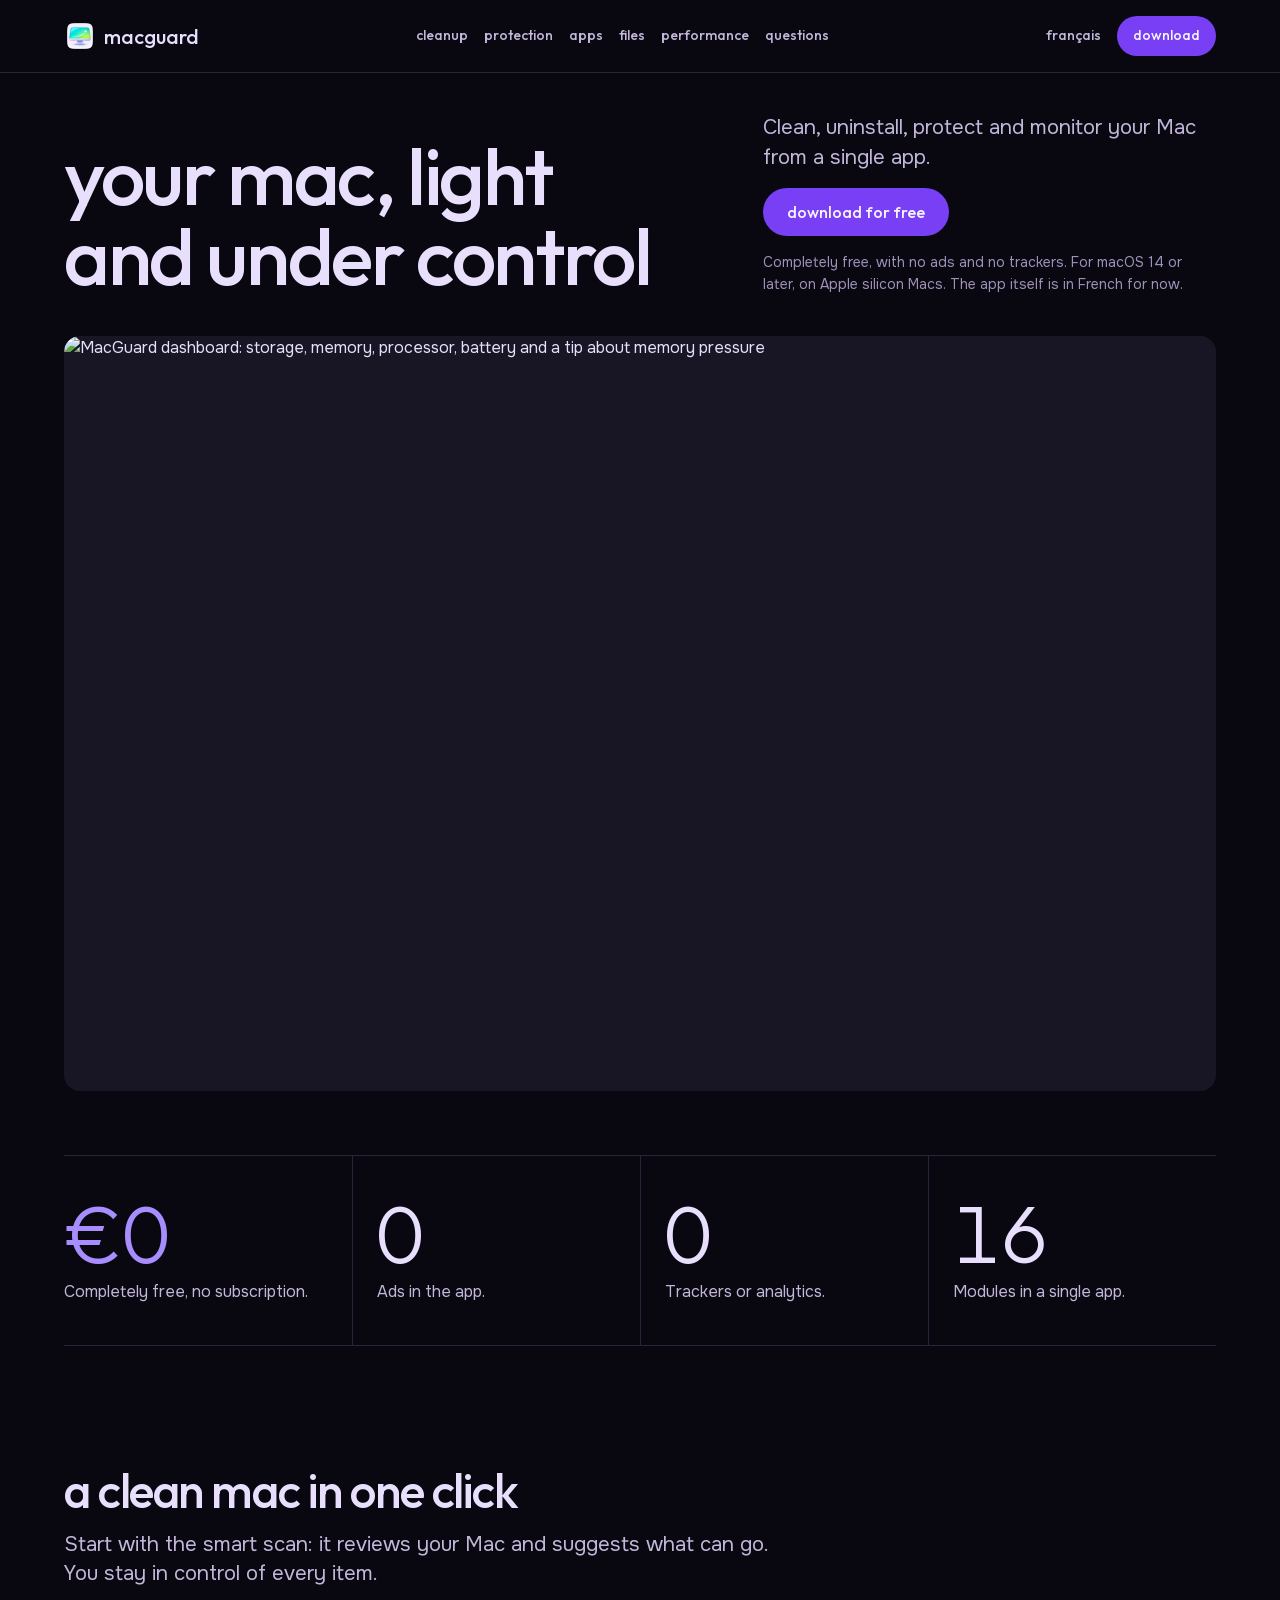
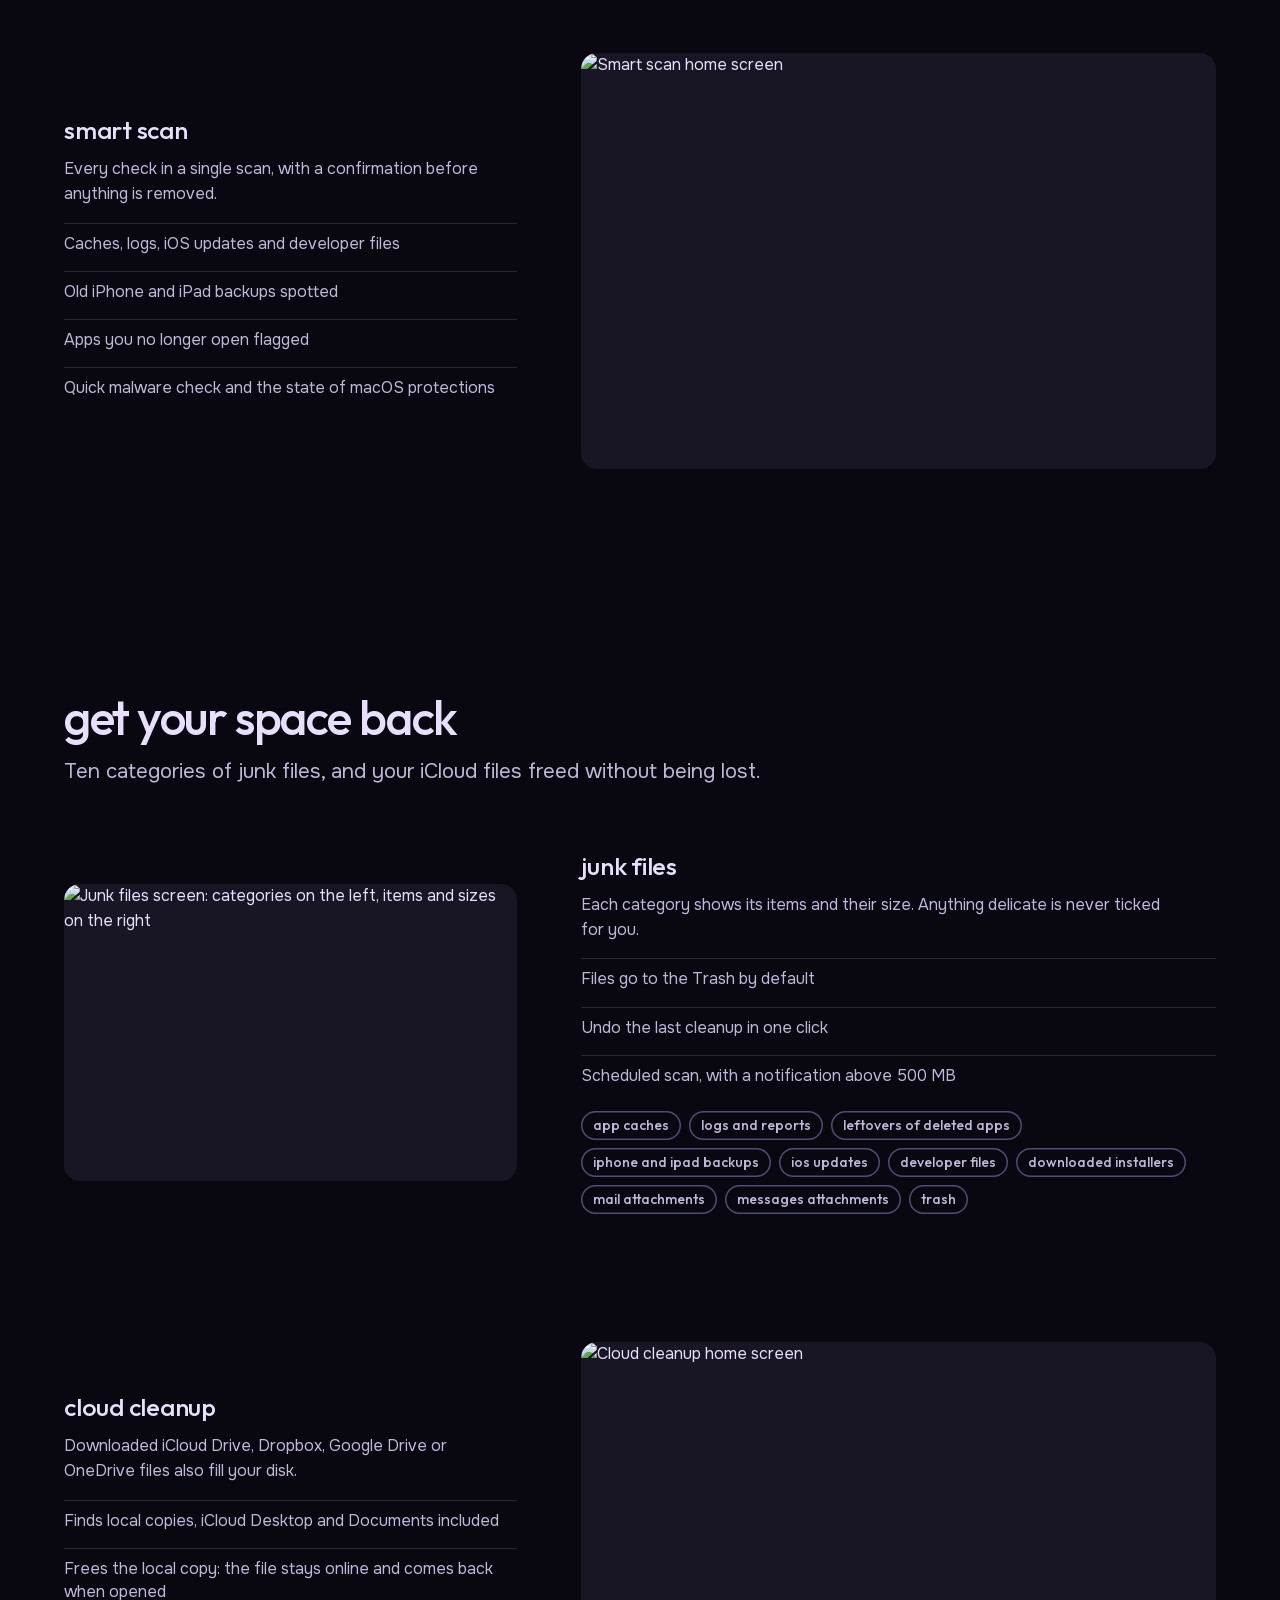
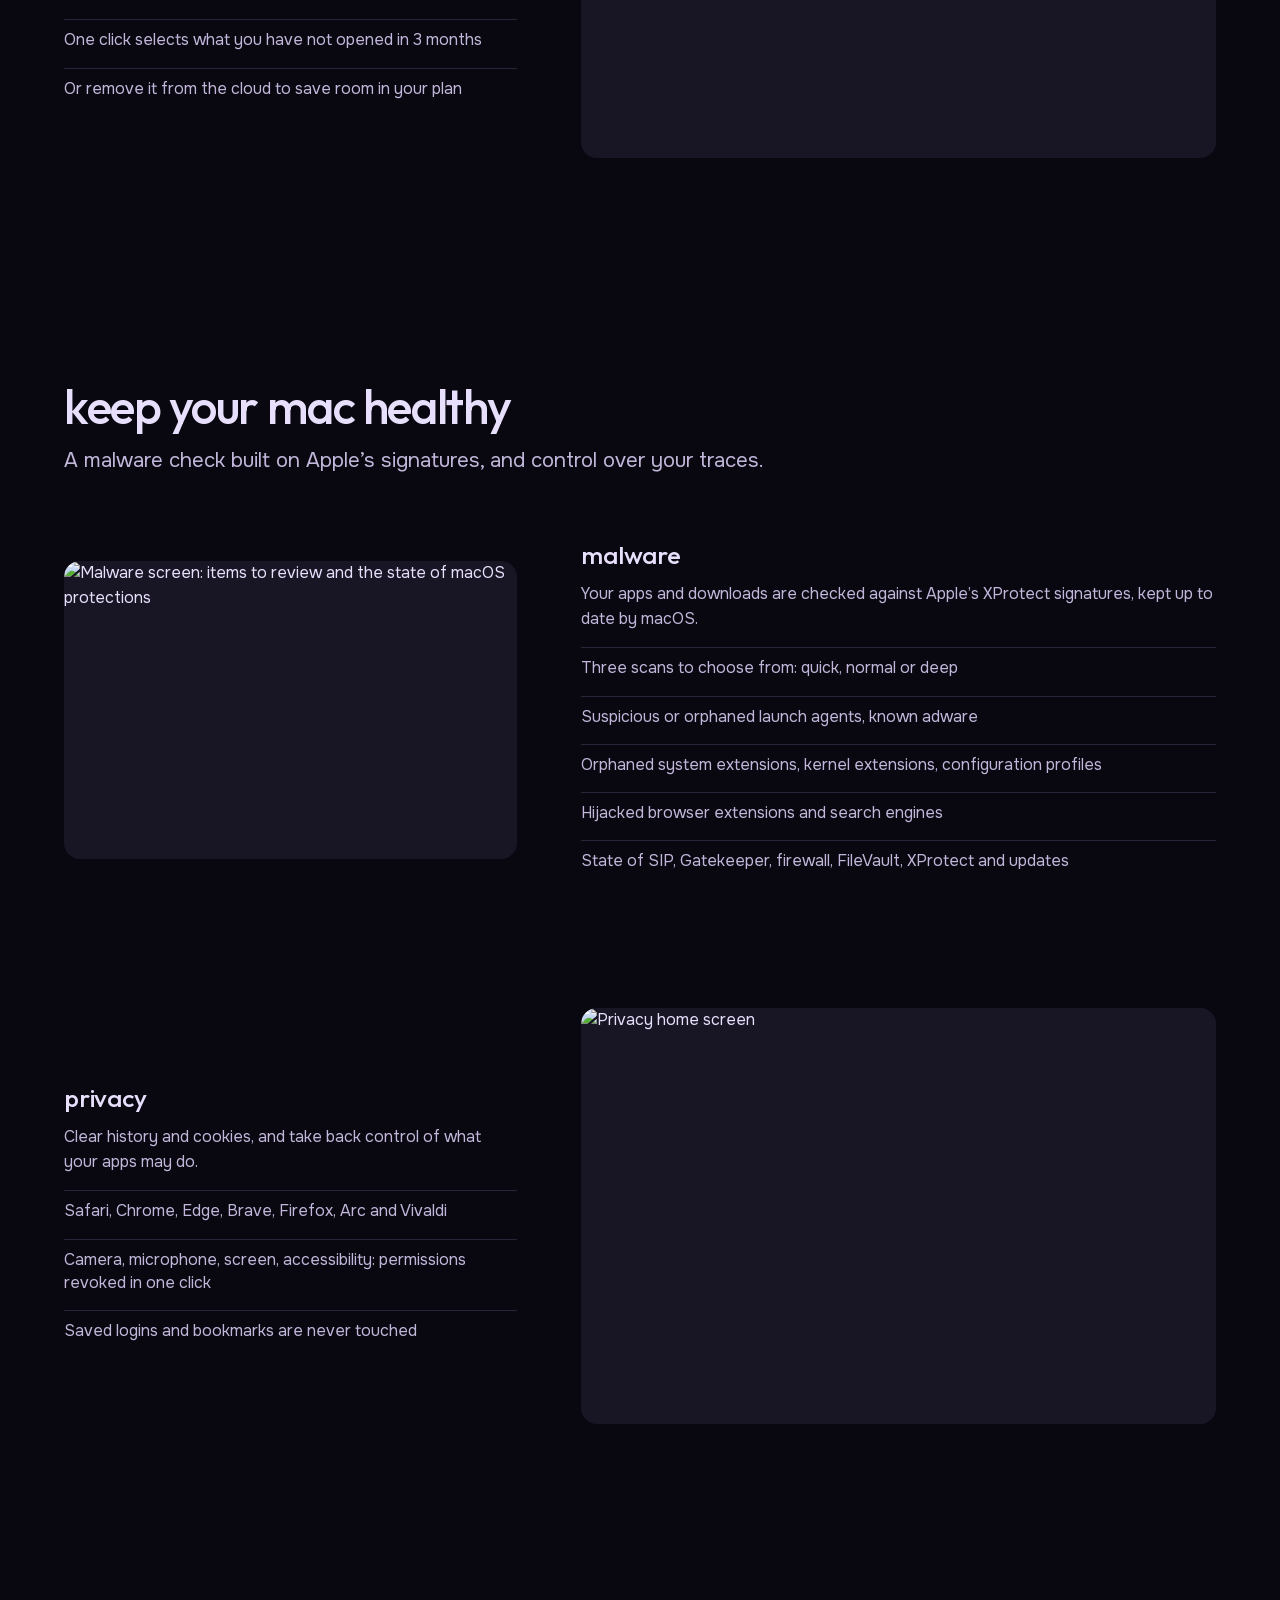
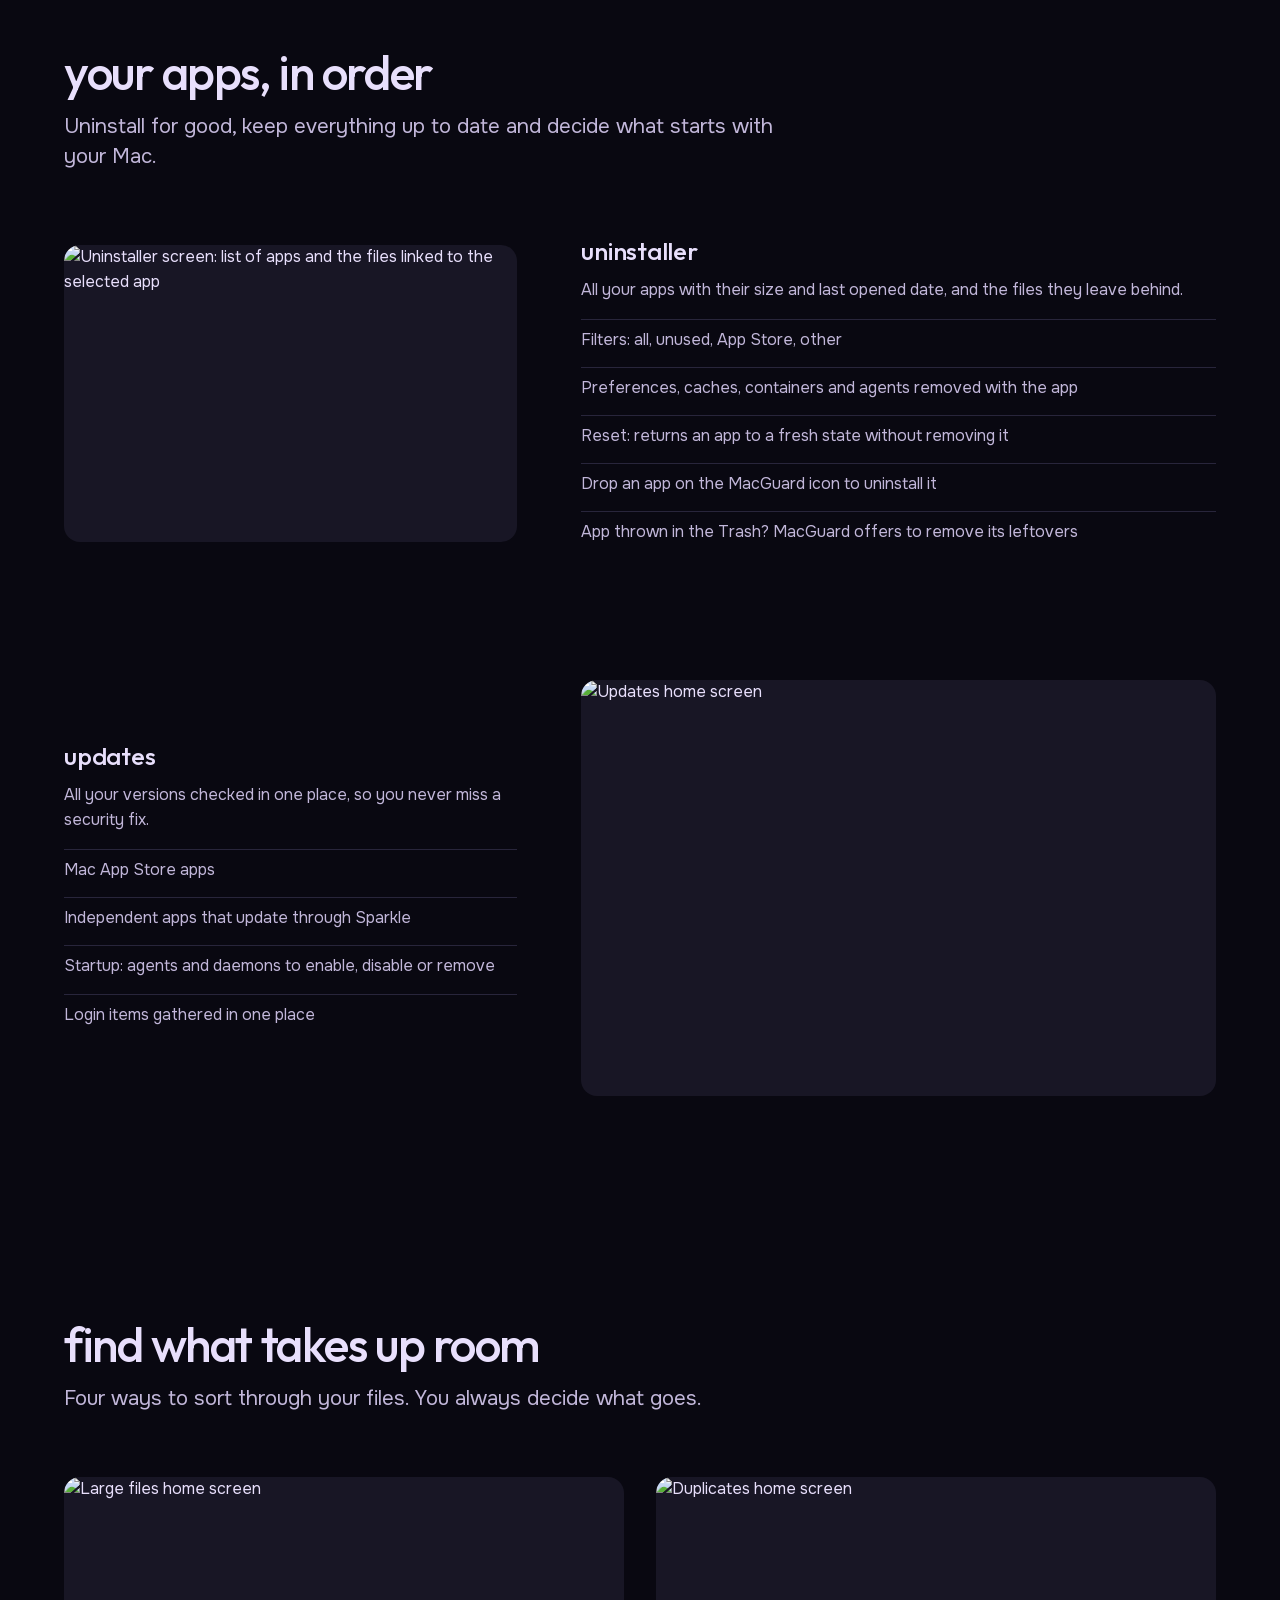
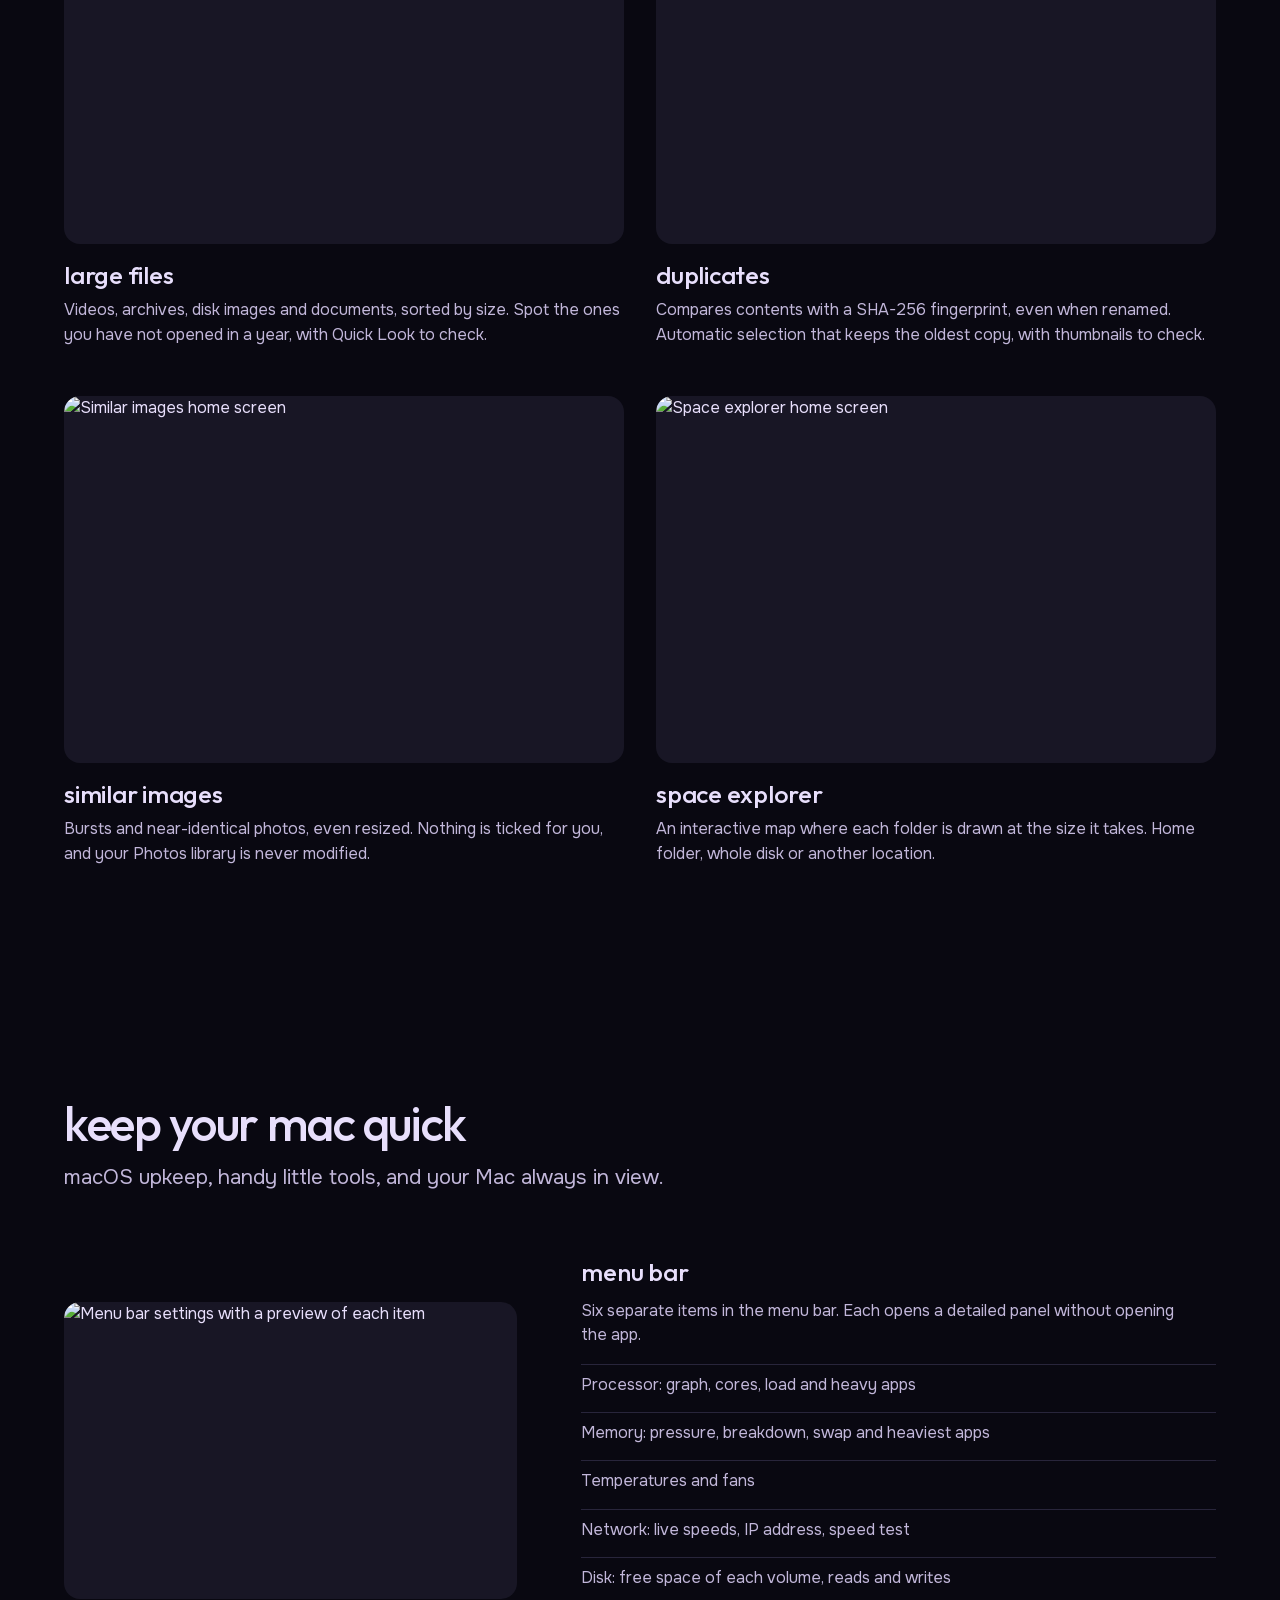
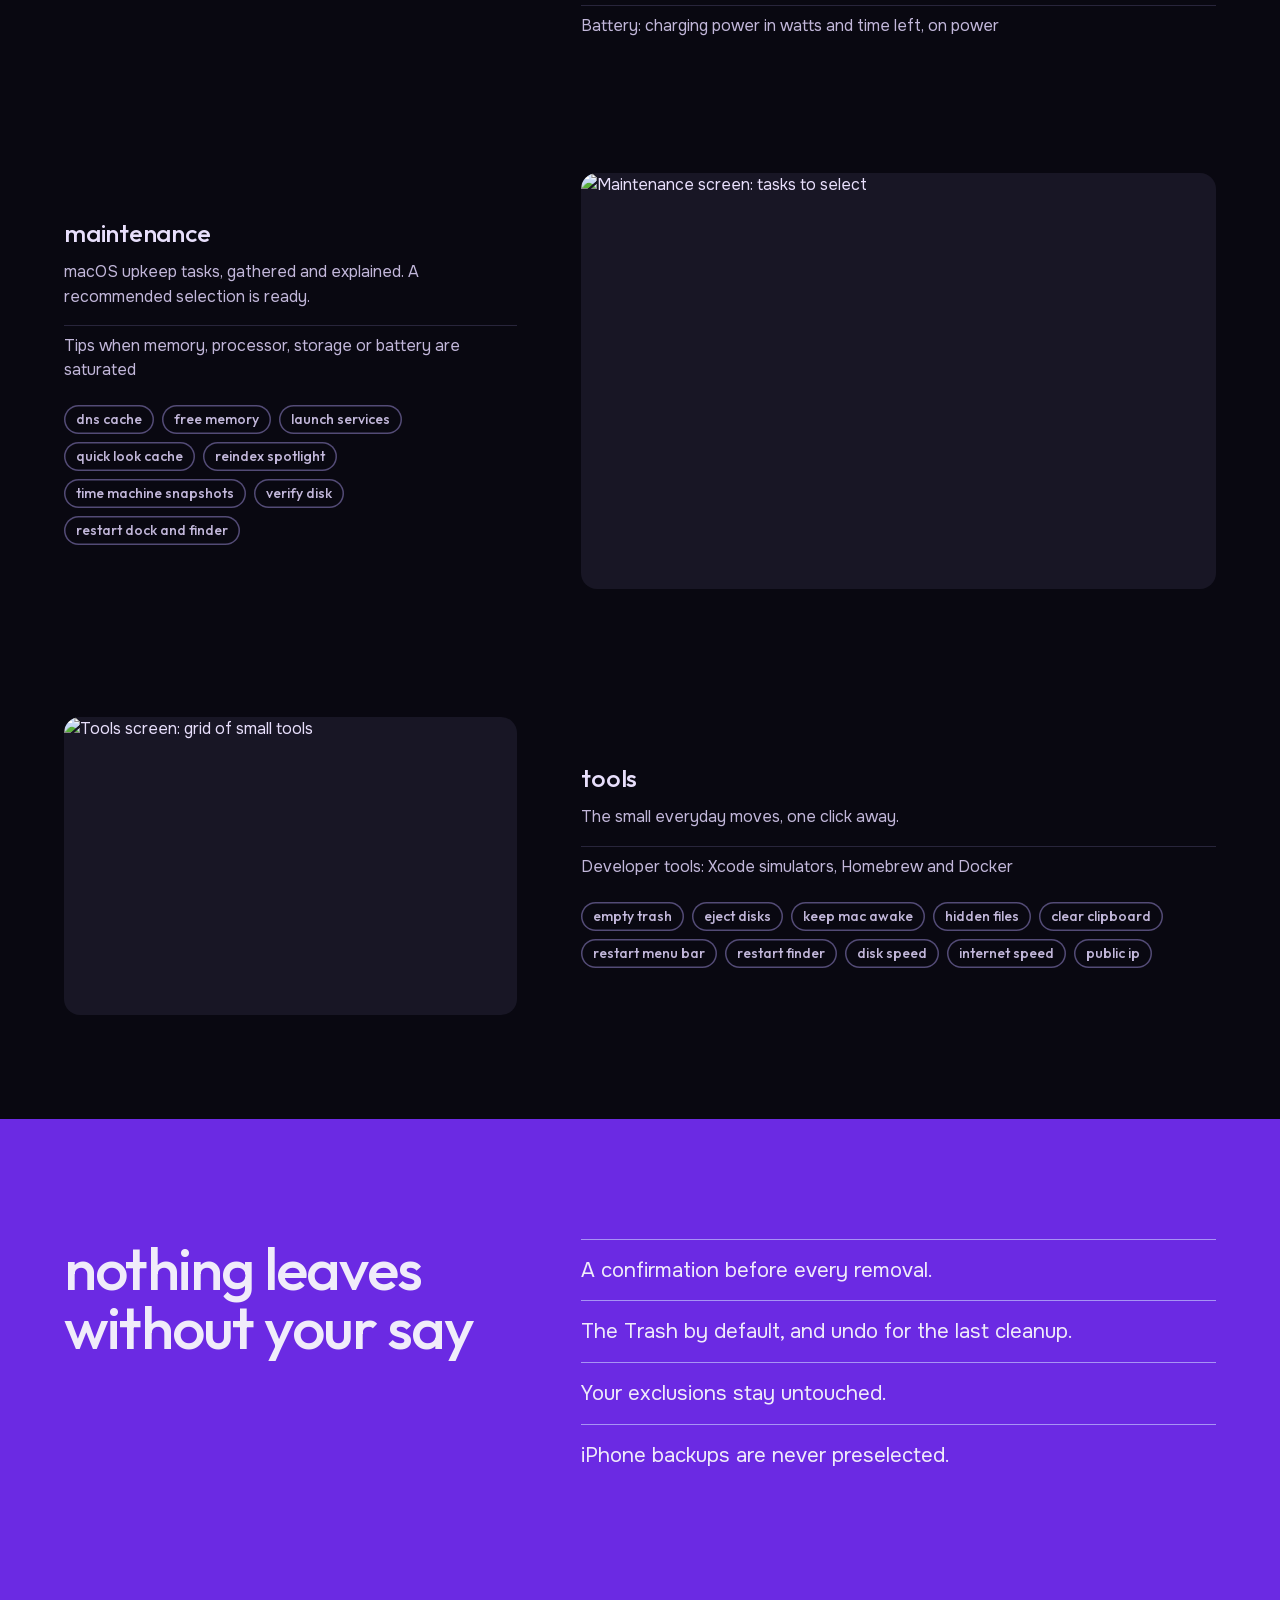
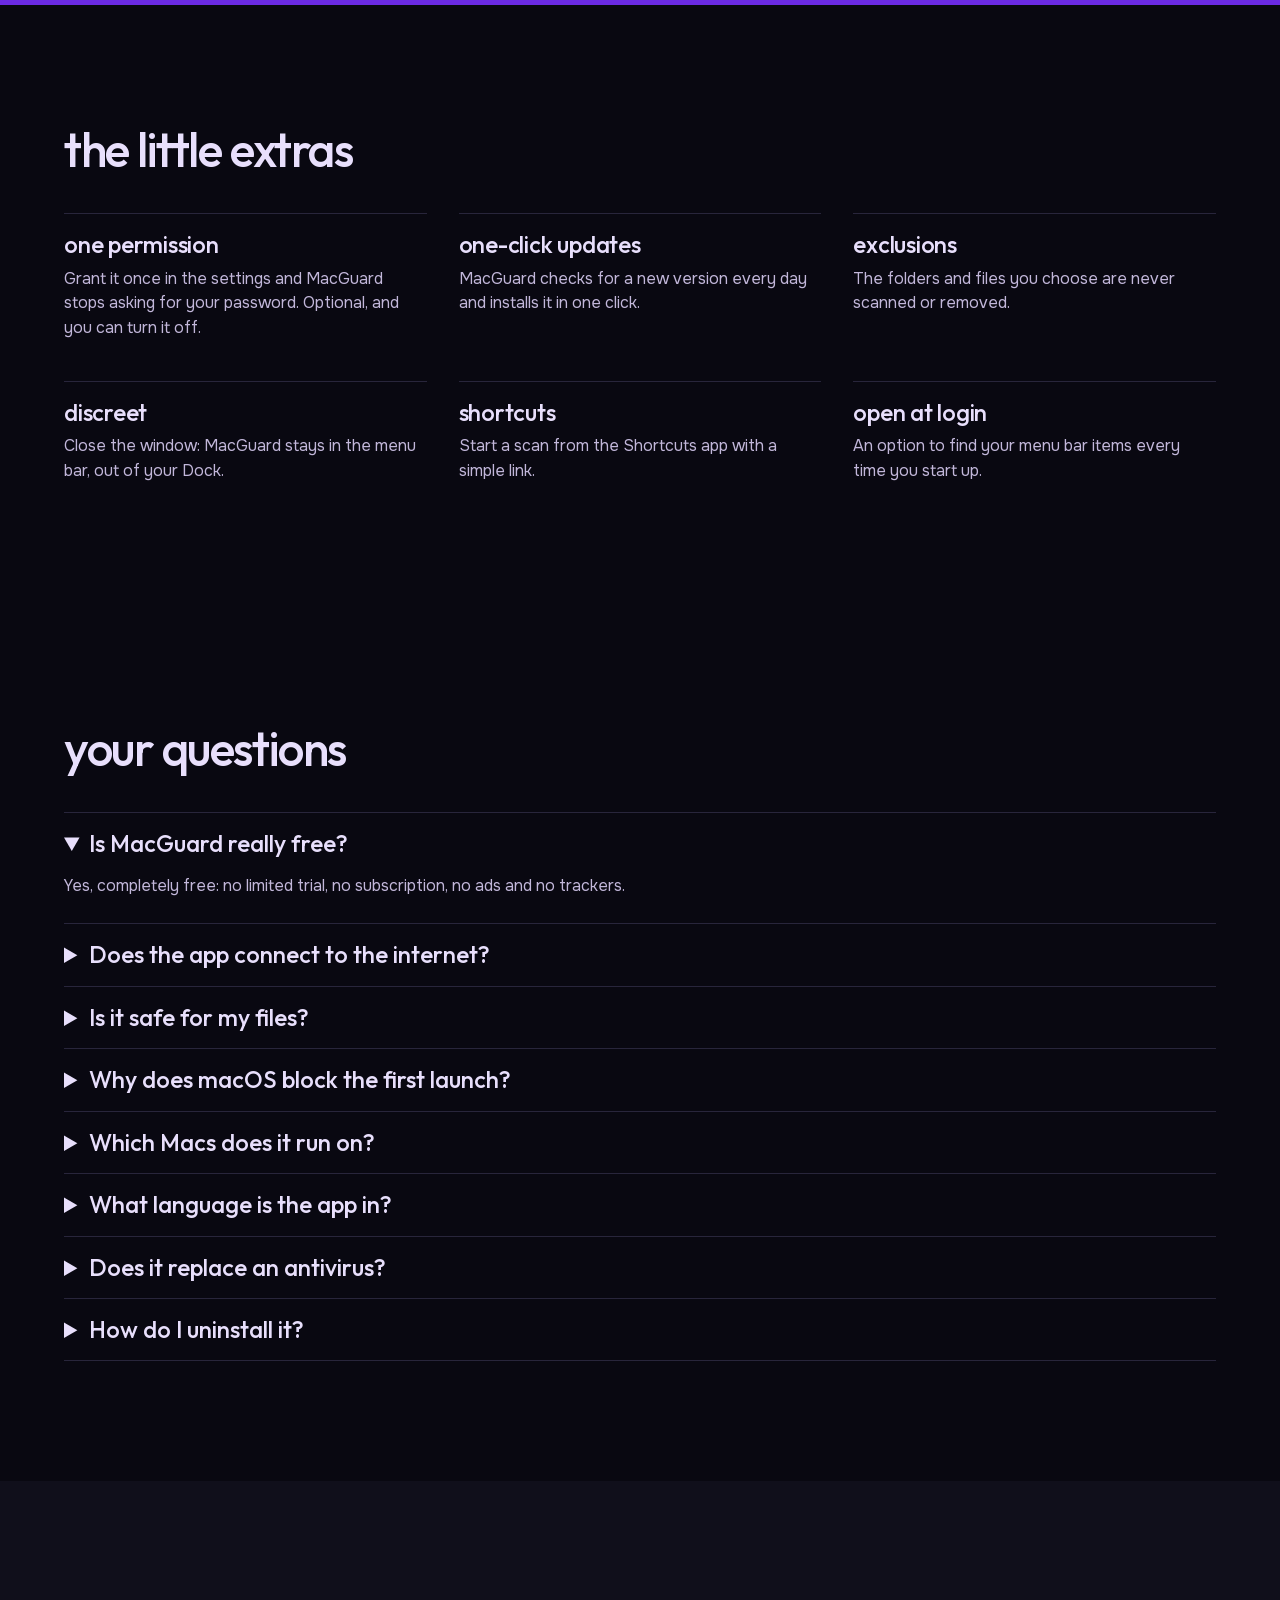
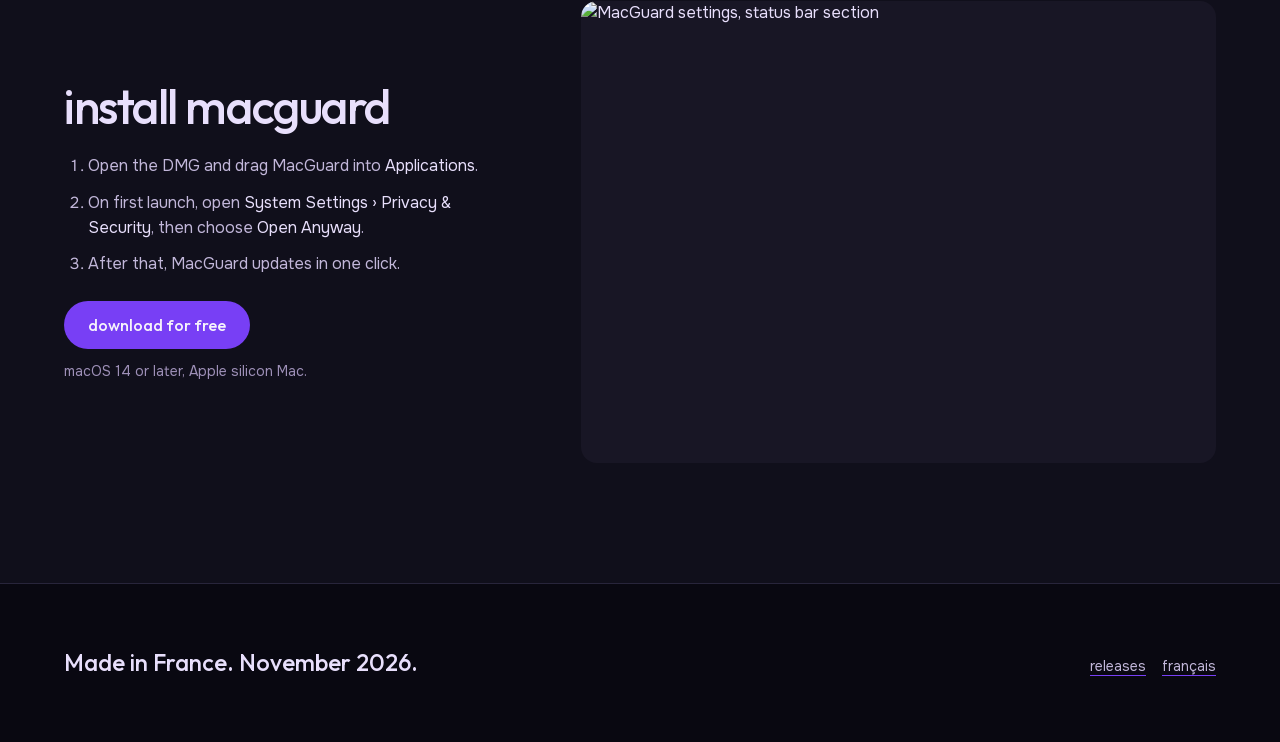
==== commit 43bb648a: "Remplace la signature par « Fait en France » Co-Authored-By: Claude Opus 5.5 <noreply@anthropic.com>" ====
--- a/en/index.html
+++ b/en/index.html
@@ -132,7 +132,7 @@
 </main>
 <footer class="close">
   <div class="container close__grid">
-    <p class="close__sign">Made by Noham, in France. November 2026.</p>
+    <p class="close__sign">Made in France. November 2026.</p>
     <nav><a href="https://github.com/gorepair/MacGuard-releases/releases">releases</a><a href="../" lang="fr">français</a></nav>
   </div>
 </footer>
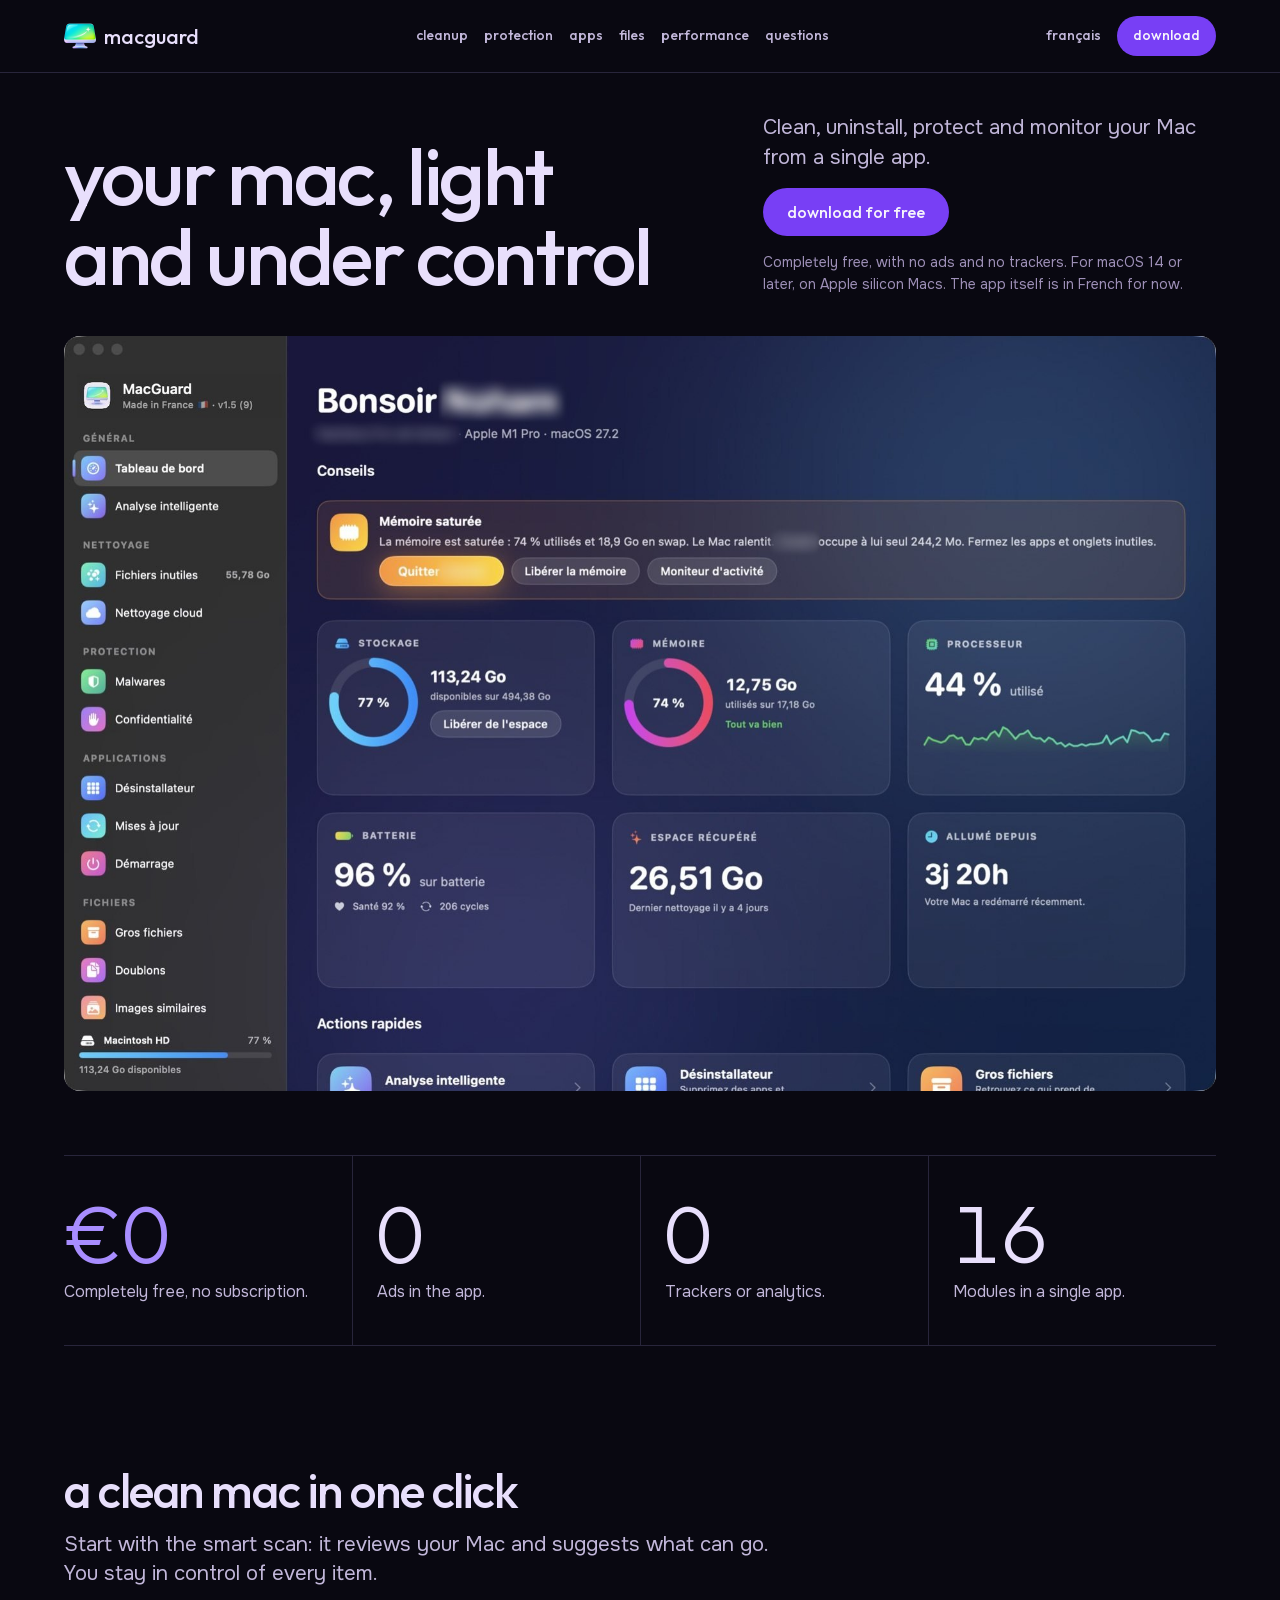
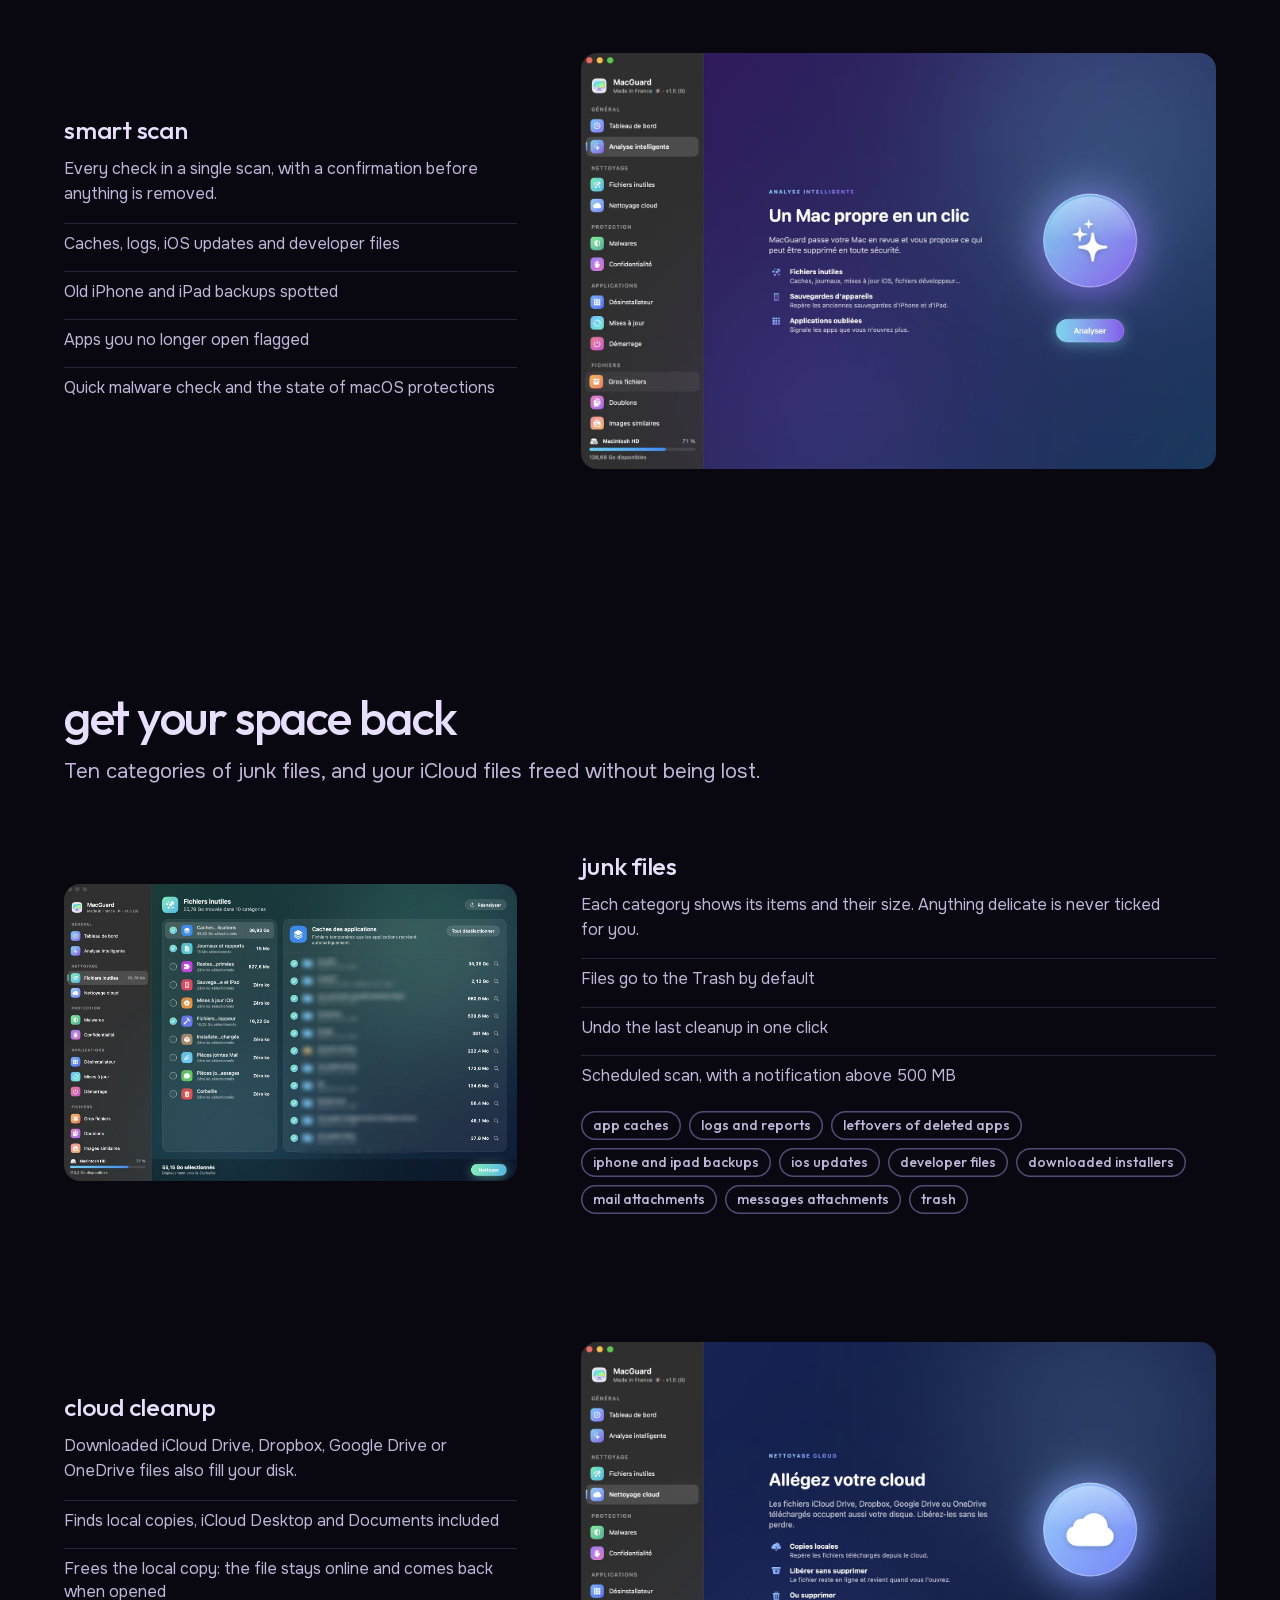
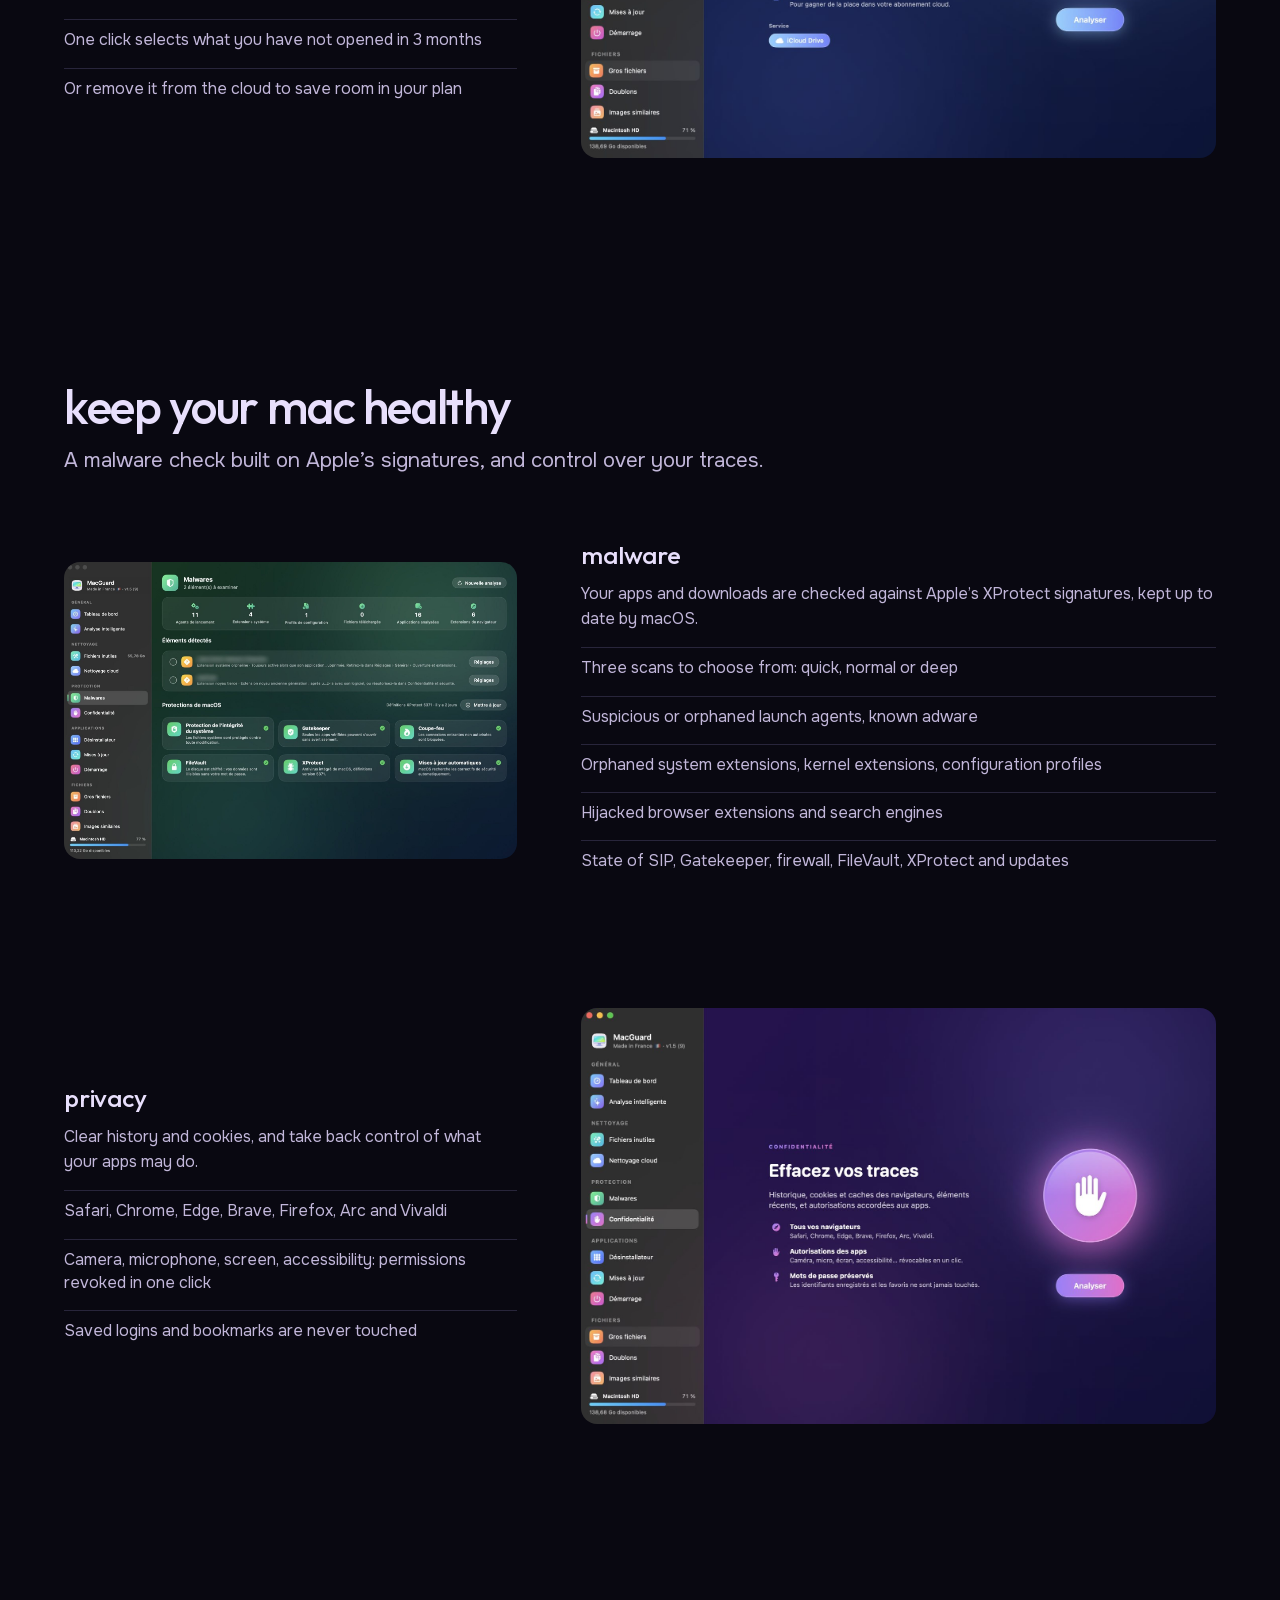
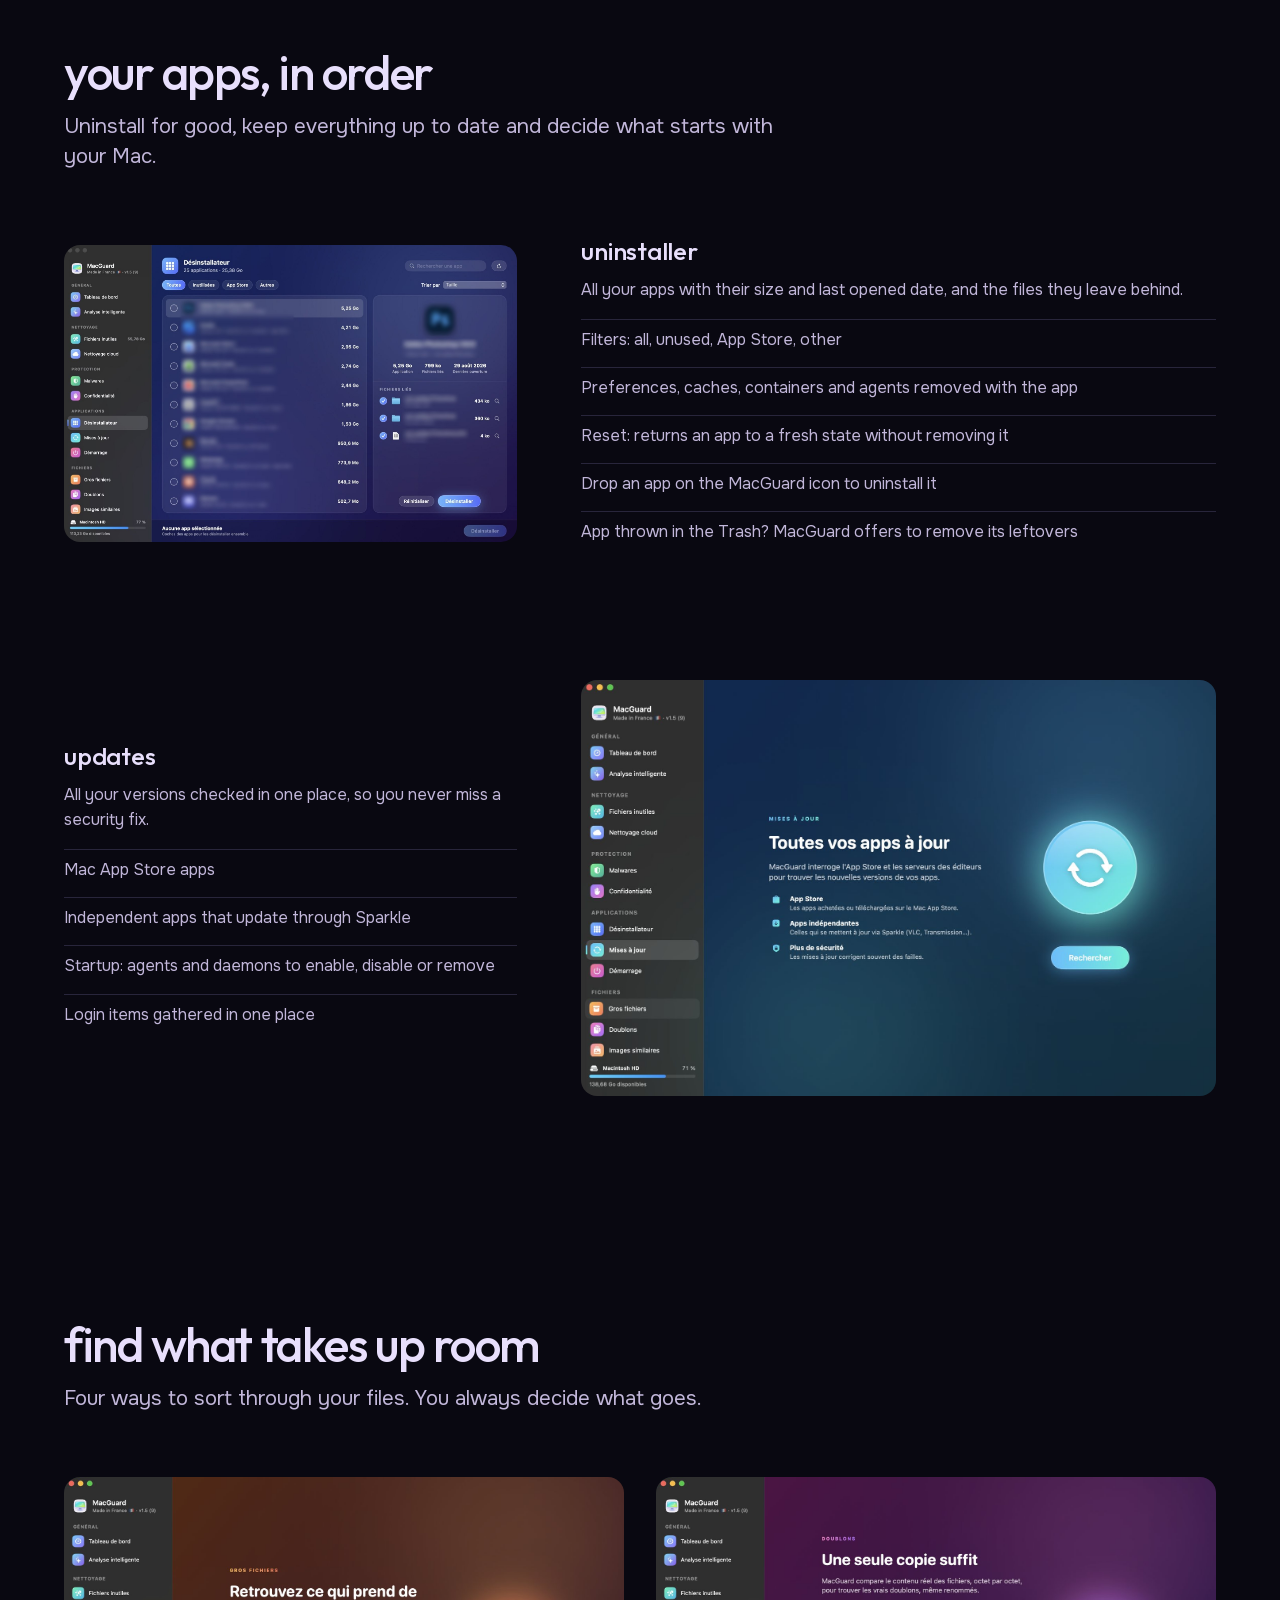
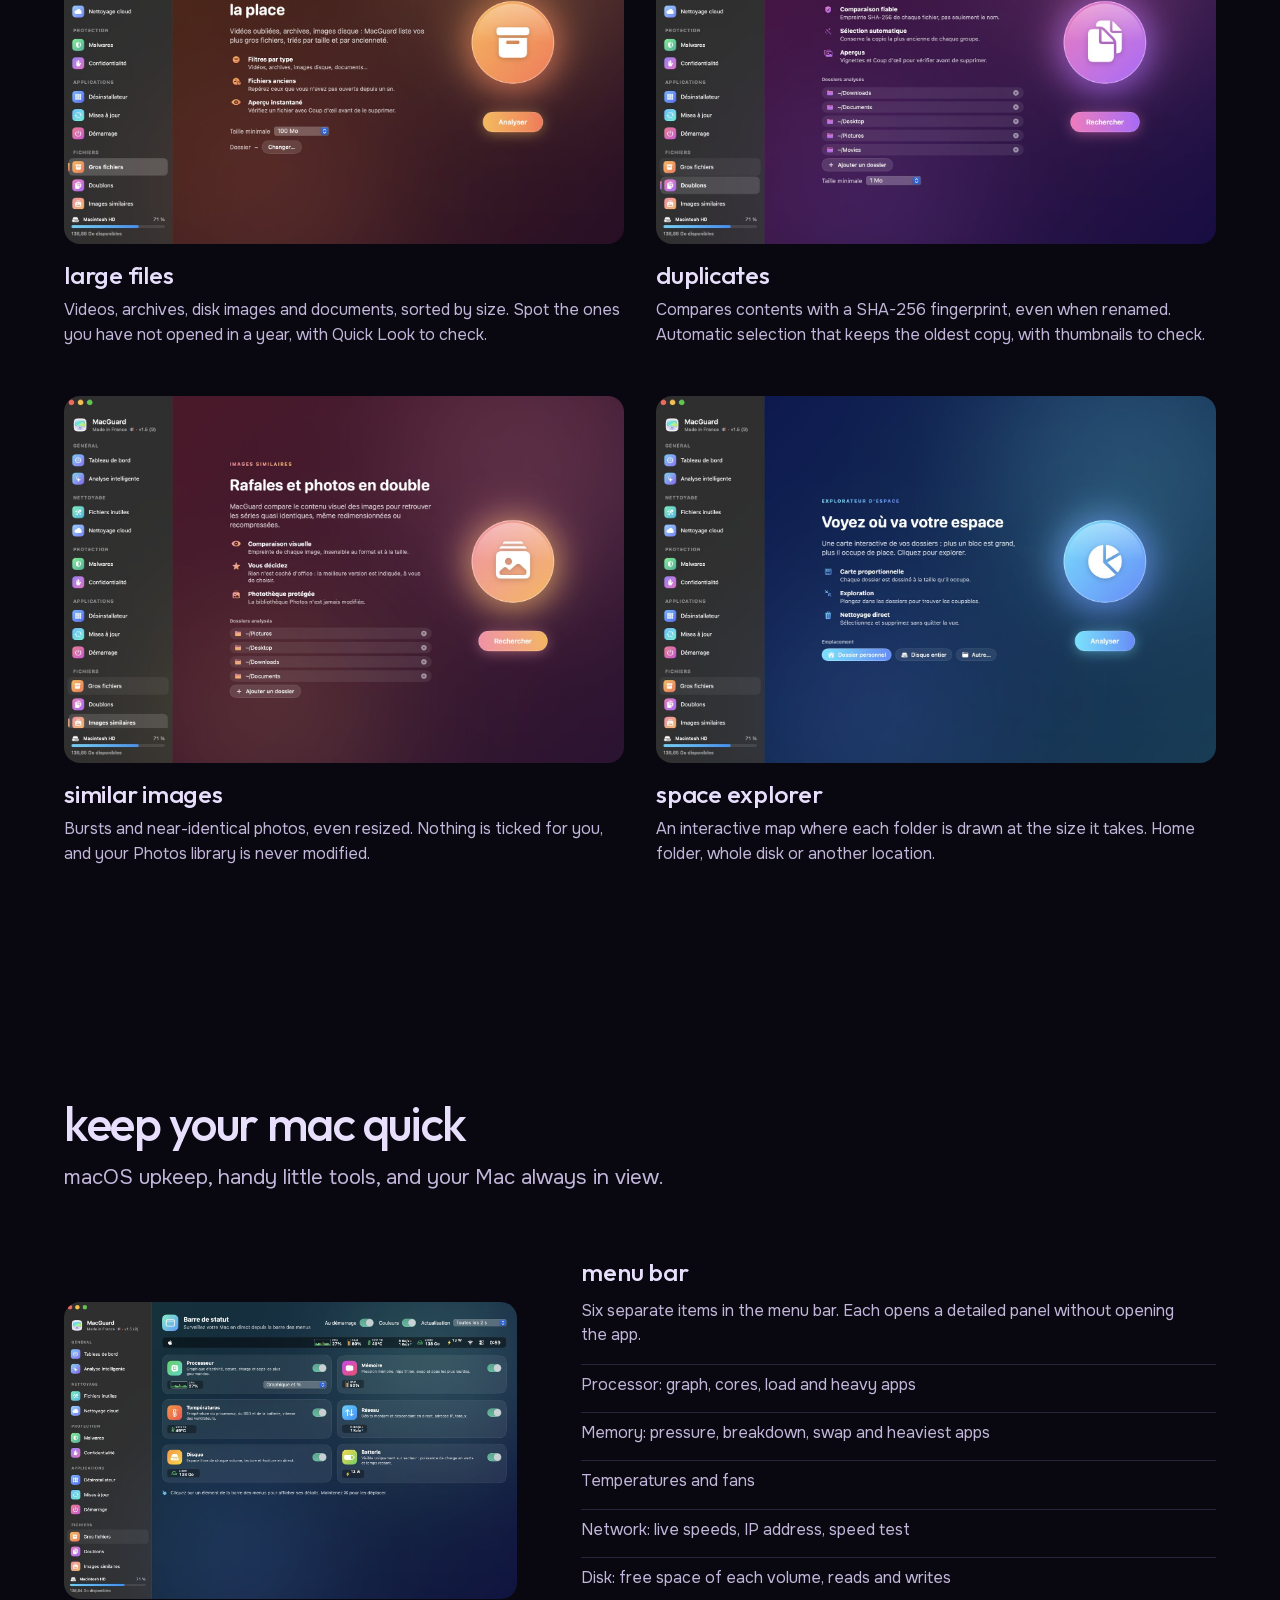
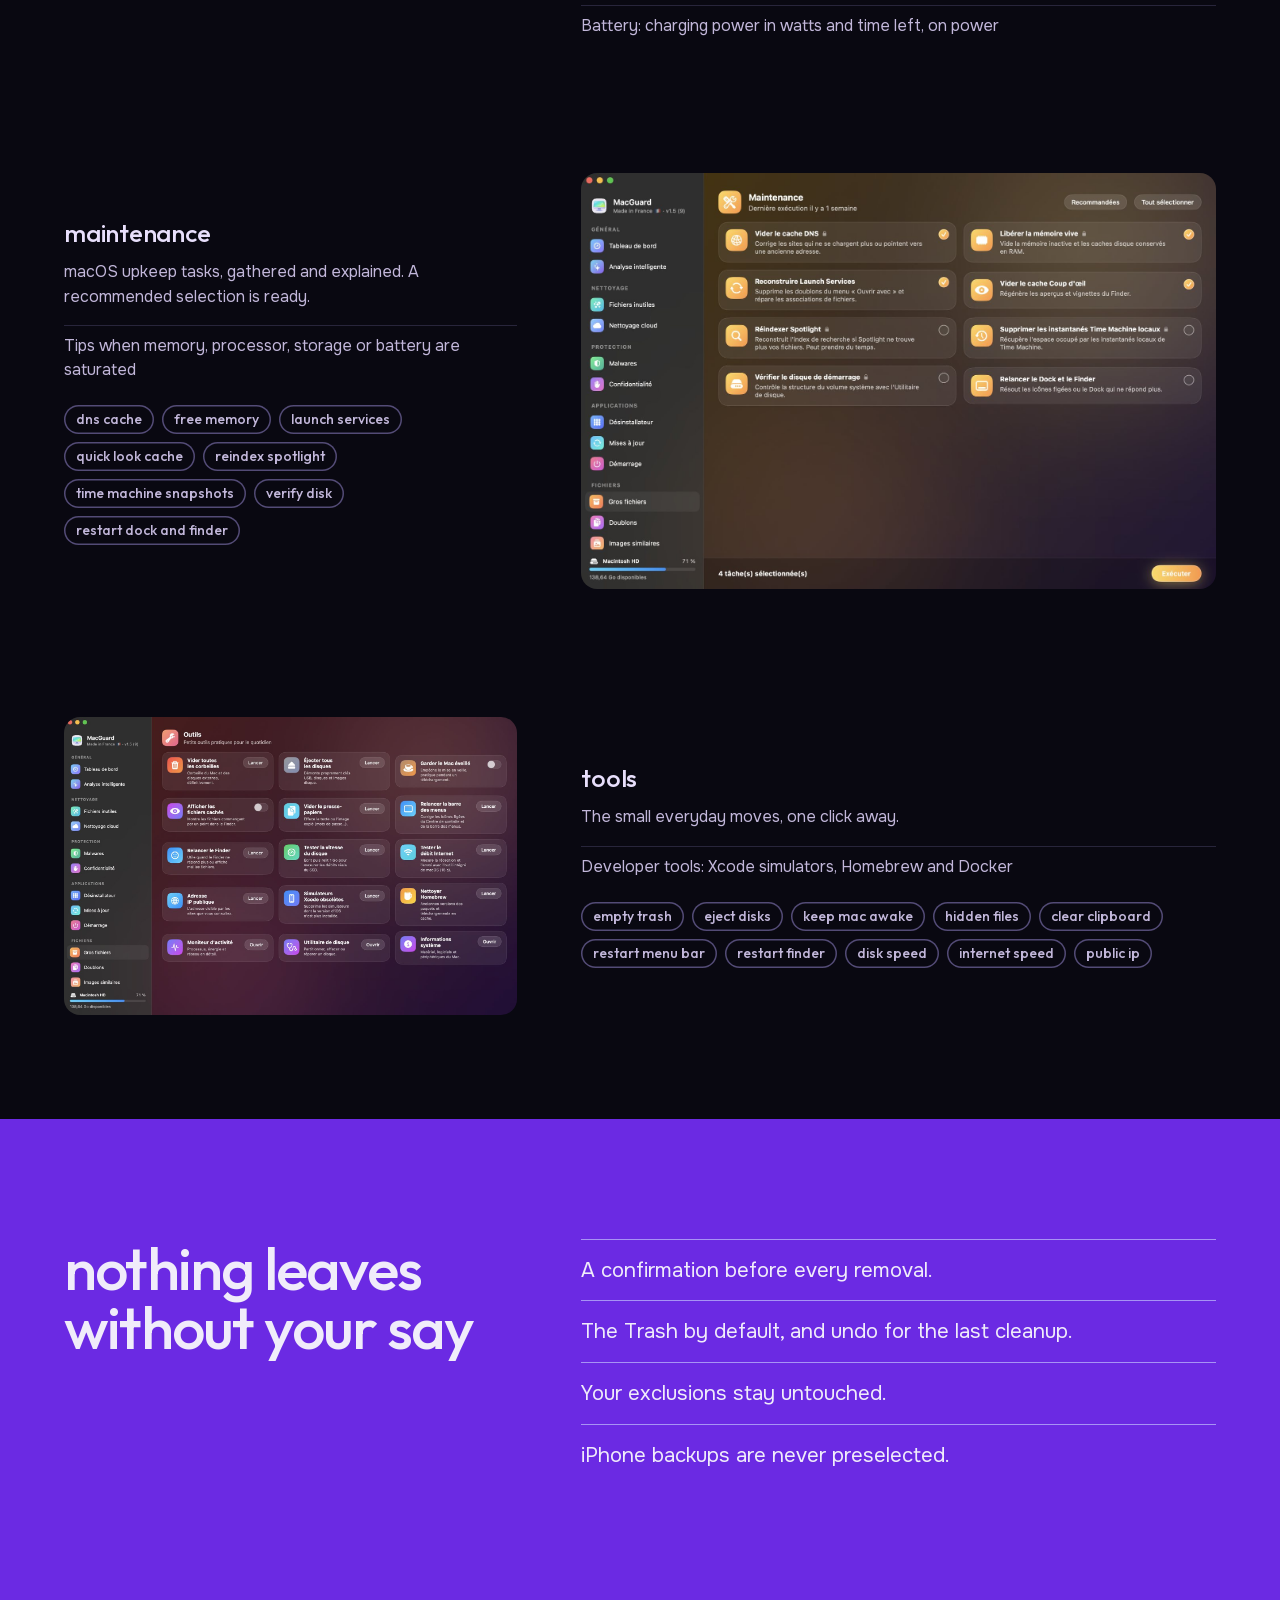
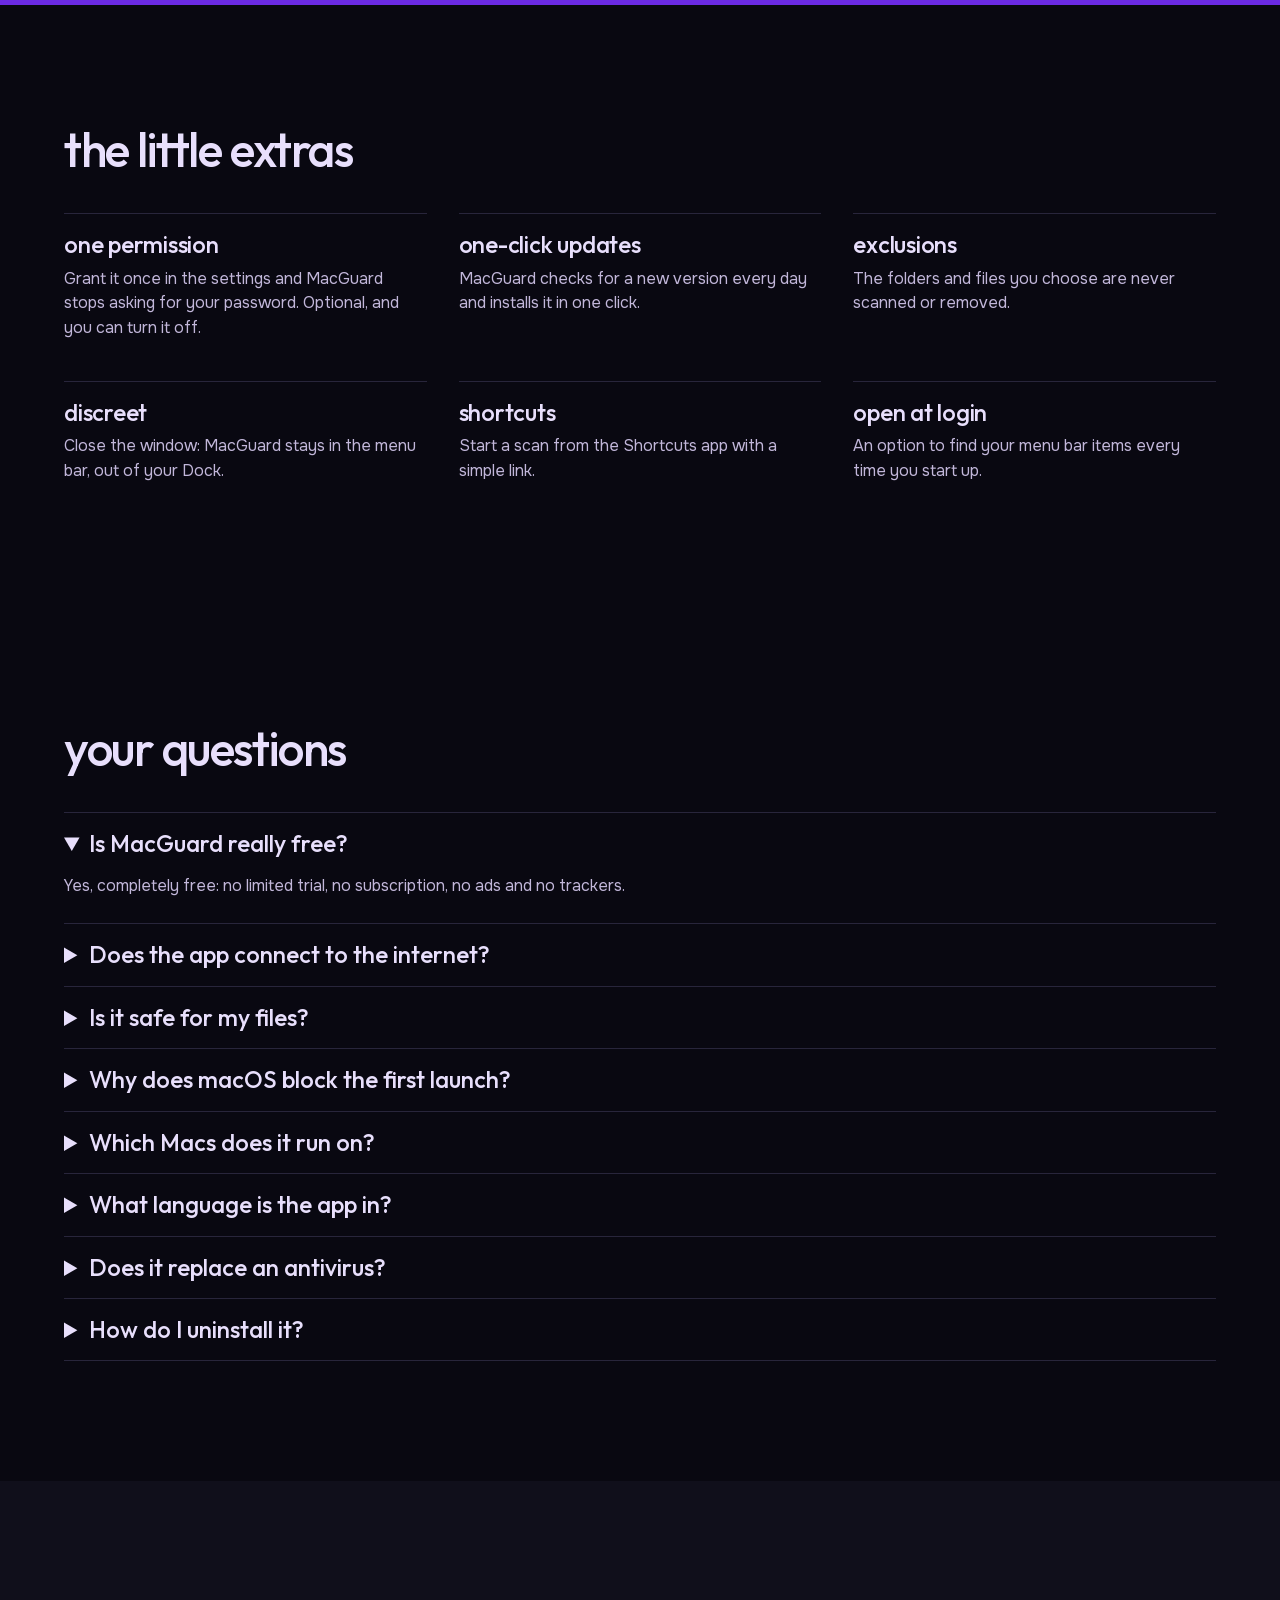
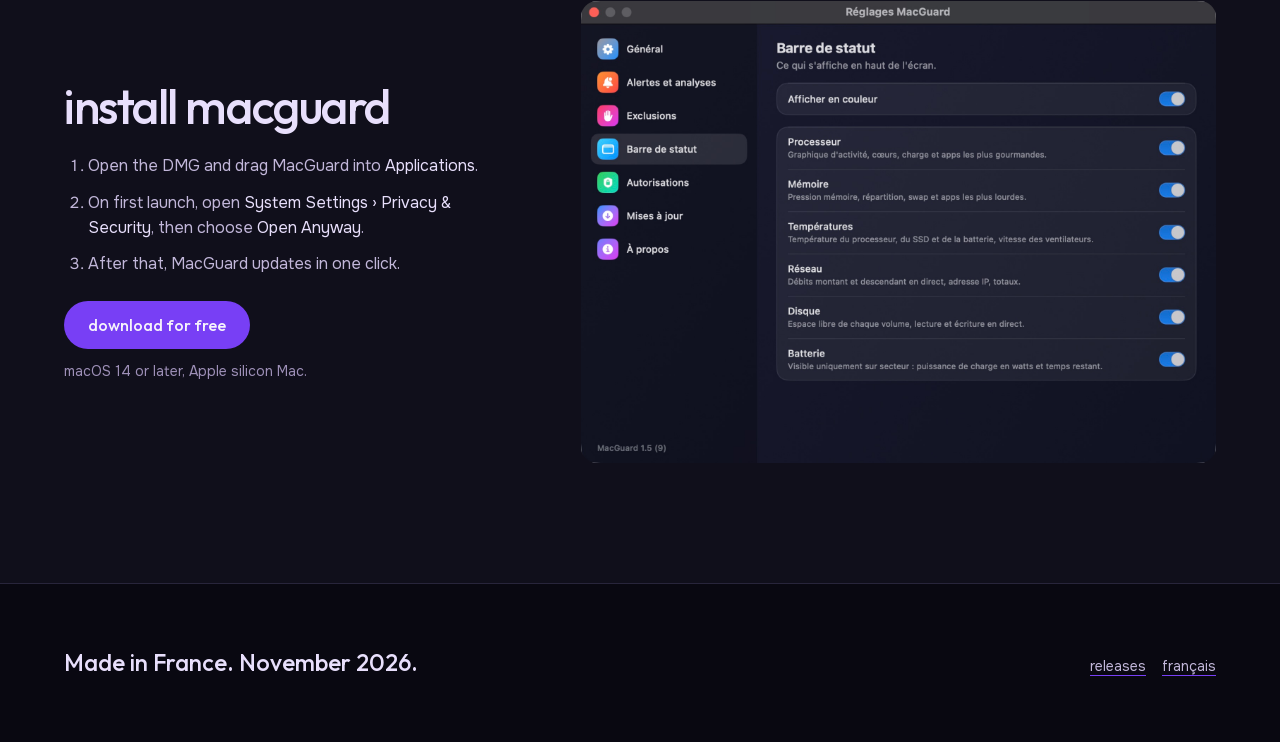
==== commit 99164740: "Installe le logo fourni et floute les informations personnelles Le logo de l'en-tête et le favicon s" ====
--- a/en/index.html
+++ b/en/index.html
@@ -10,13 +10,13 @@
 <meta property="og:image" content="https://gorepair.github.io/MacGuard-releases/assets/dashboard.jpg">
 <link rel="alternate" hreflang="fr" href="https://gorepair.github.io/MacGuard-releases/">
 <link rel="alternate" hreflang="en" href="https://gorepair.github.io/MacGuard-releases/en/">
-<link rel="icon" href="../assets/icon.png">
+<link rel="icon" href="../assets/logo.png">
 <link rel="stylesheet" href="../site.css">
 </head>
 <body>
 <header class="top"><div class="container">
   <nav class="nav">
-    <a class="wordmark" href="./"><img src="../assets/icon.png" width="32" height="32" alt="">MacGuard</a>
+    <a class="wordmark" href="./"><img src="../assets/logo.png" width="32" height="32" alt="">MacGuard</a>
     <div class="nav__anchors"><a href="#nettoyage">cleanup</a><a href="#protection">protection</a><a href="#applications">apps</a><a href="#fichiers">files</a><a href="#performances">performance</a><a href="#questions">questions</a></div>
     <div class="nav__links">
       <a href="../" hreflang="fr" lang="fr">français</a>
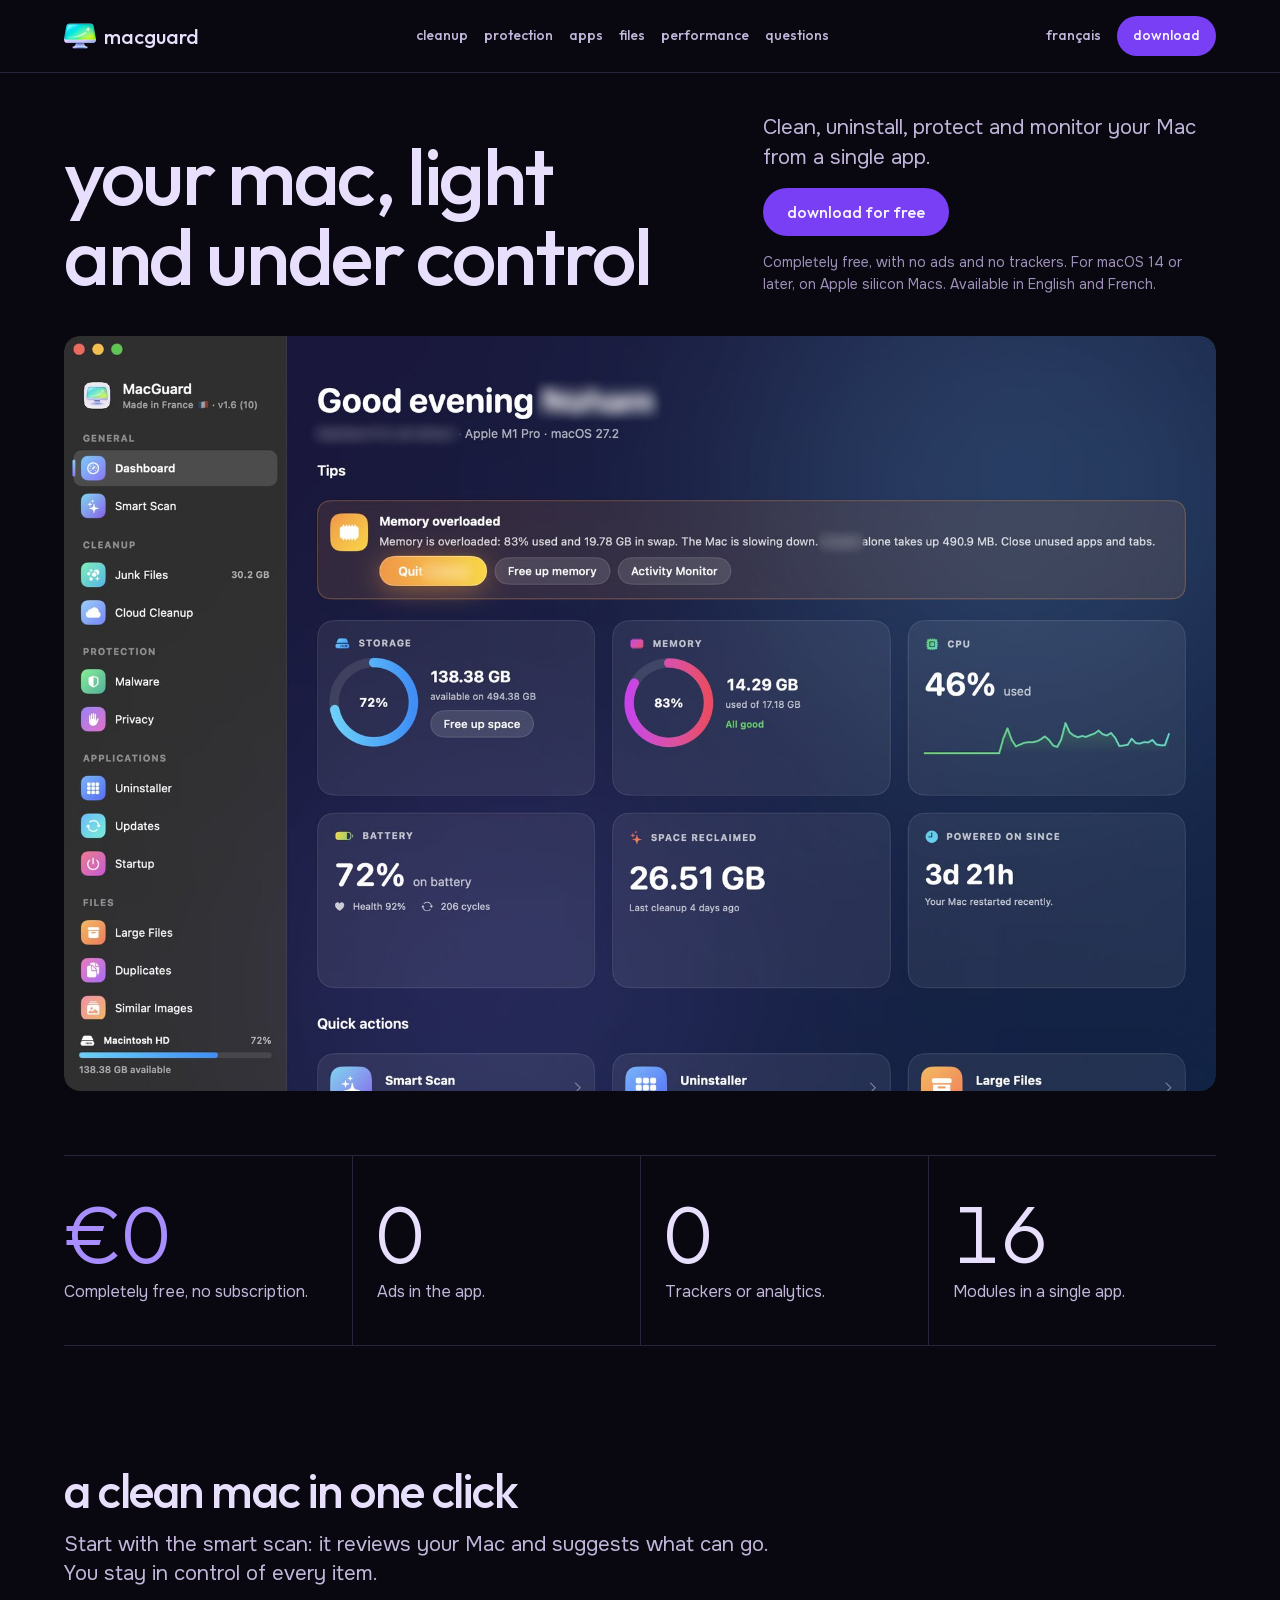
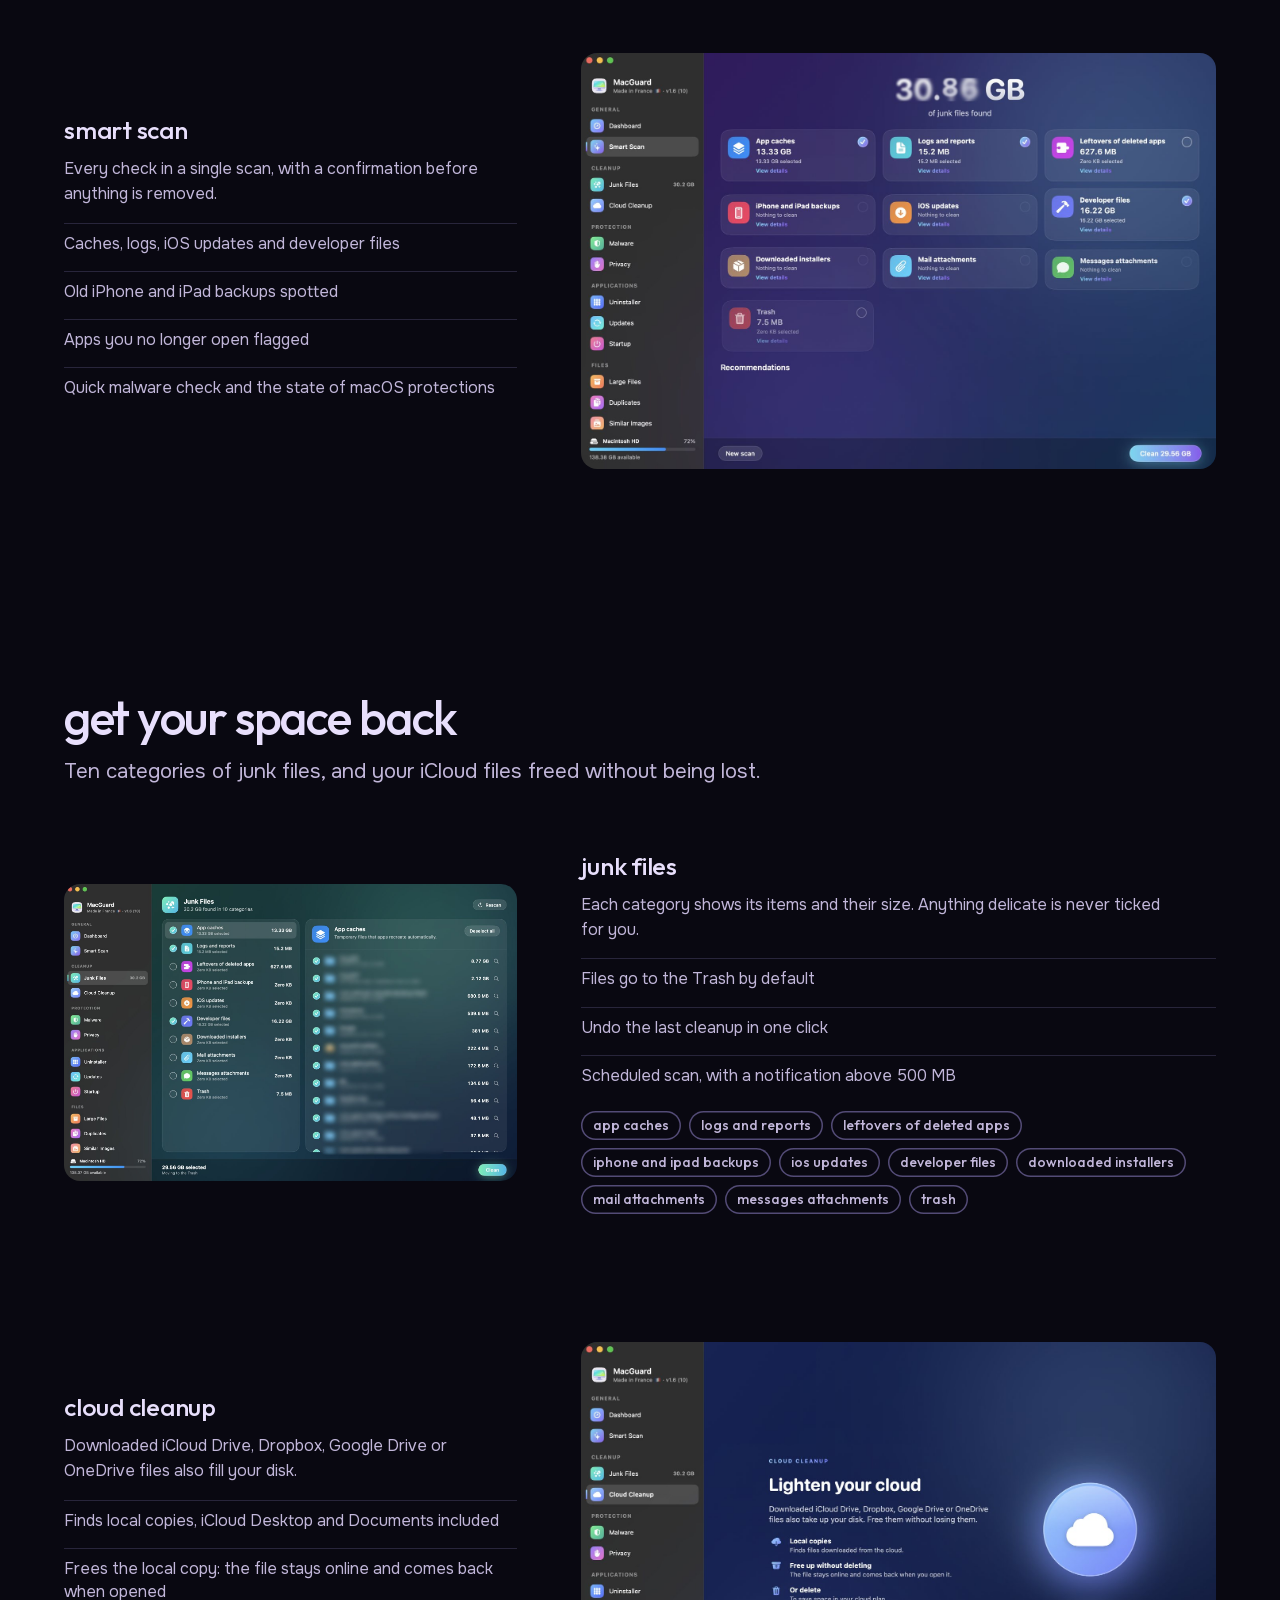
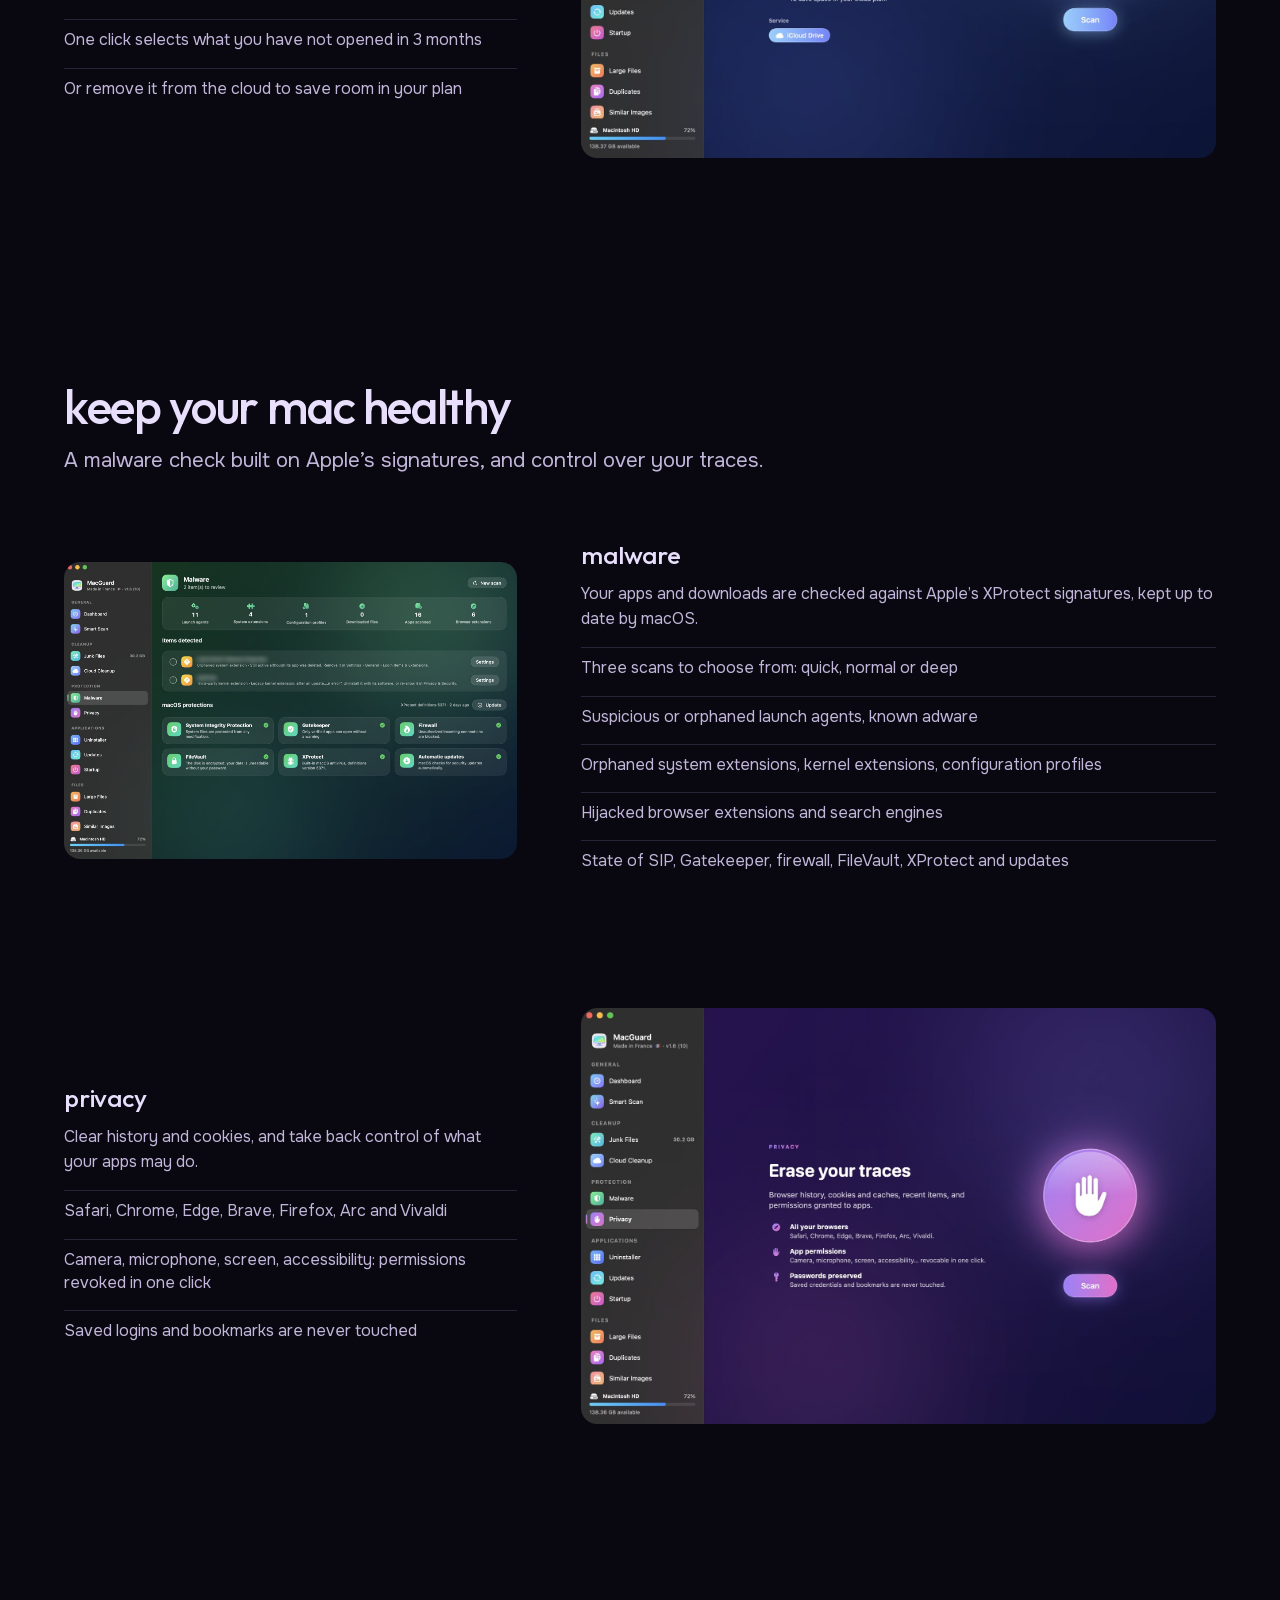
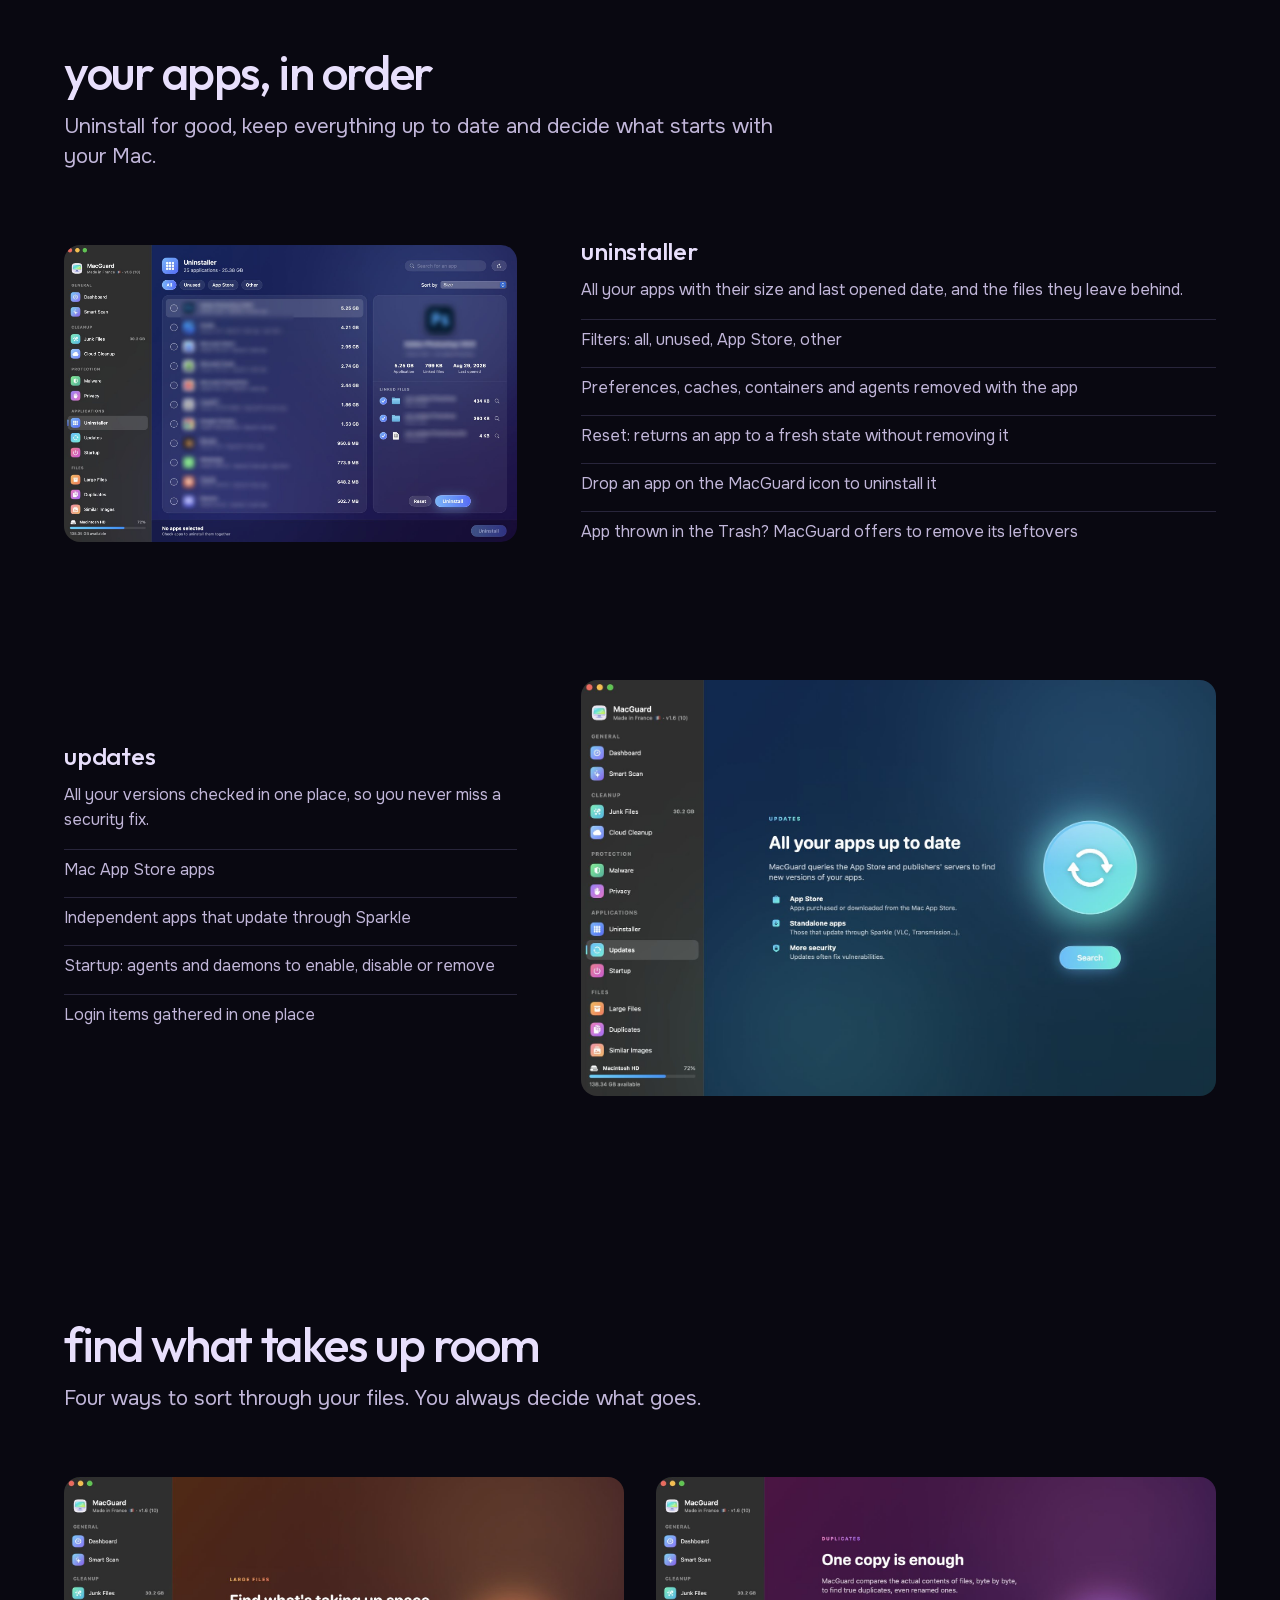
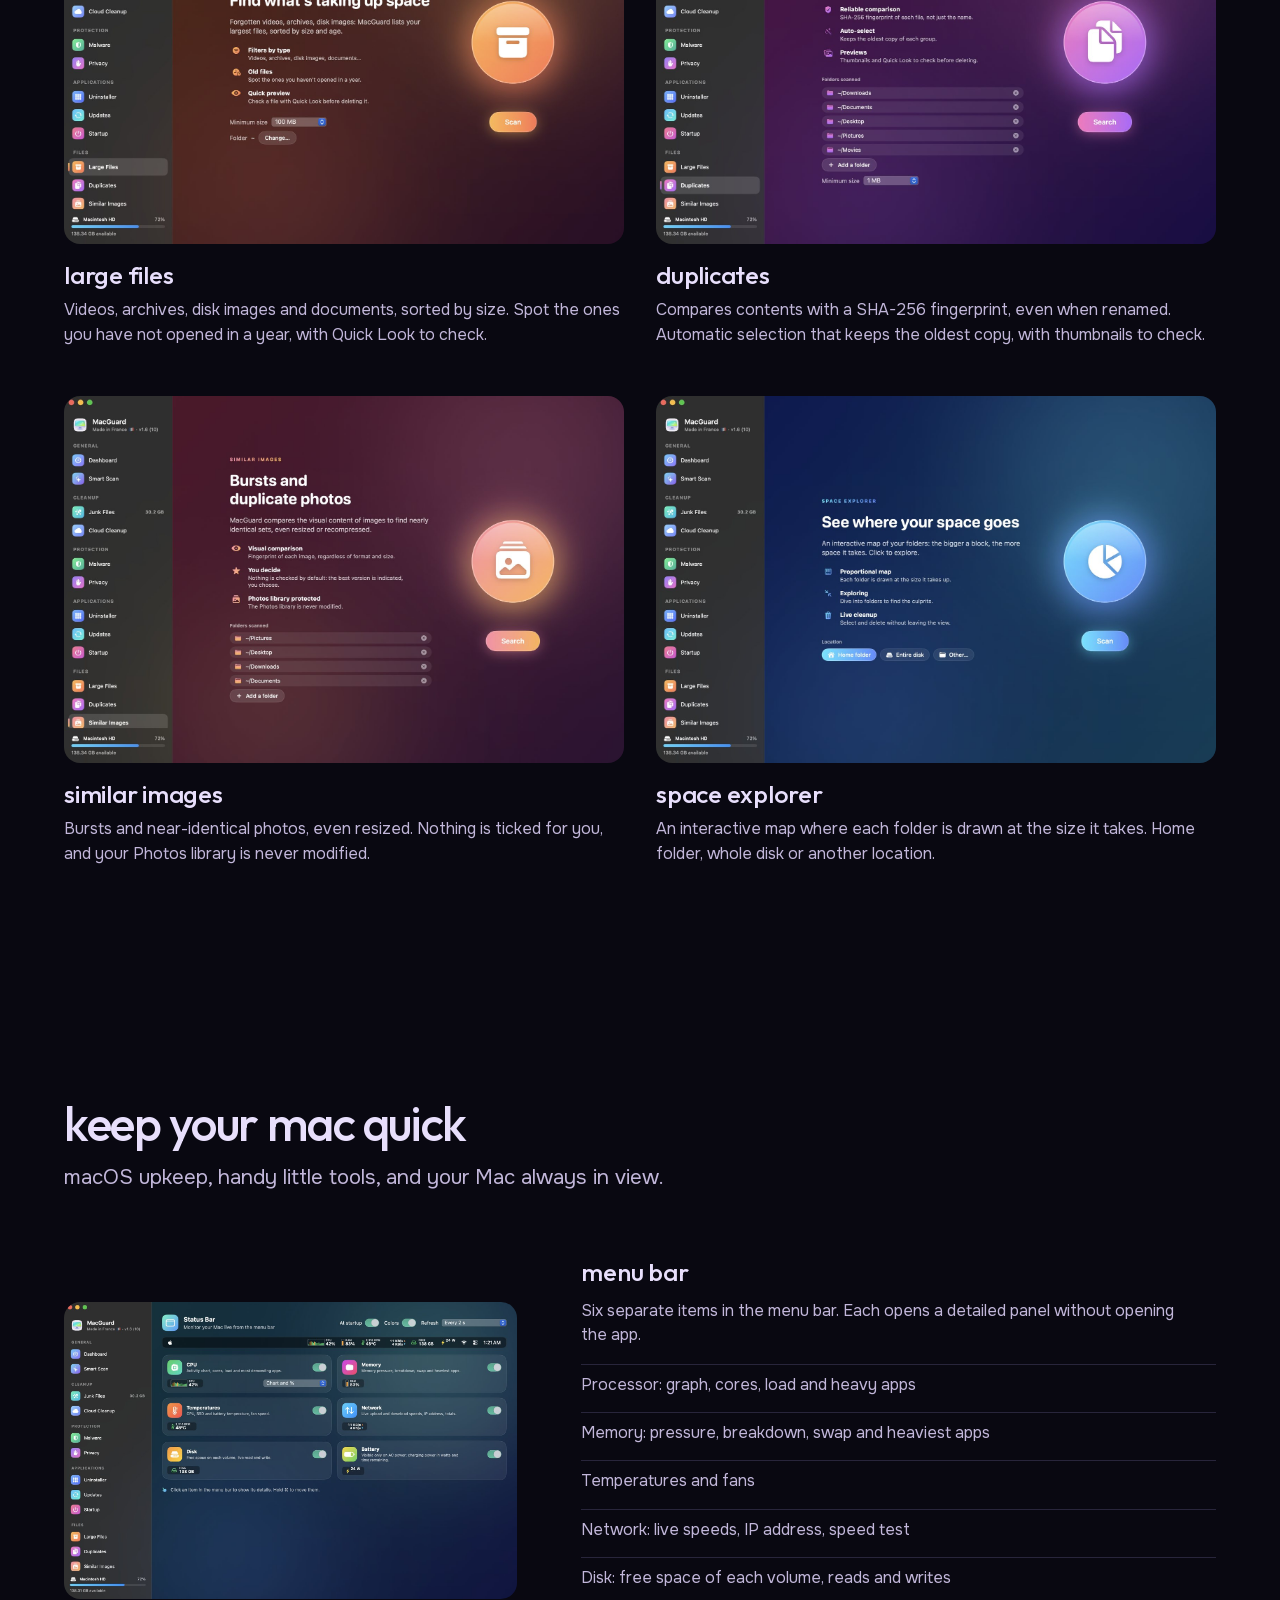
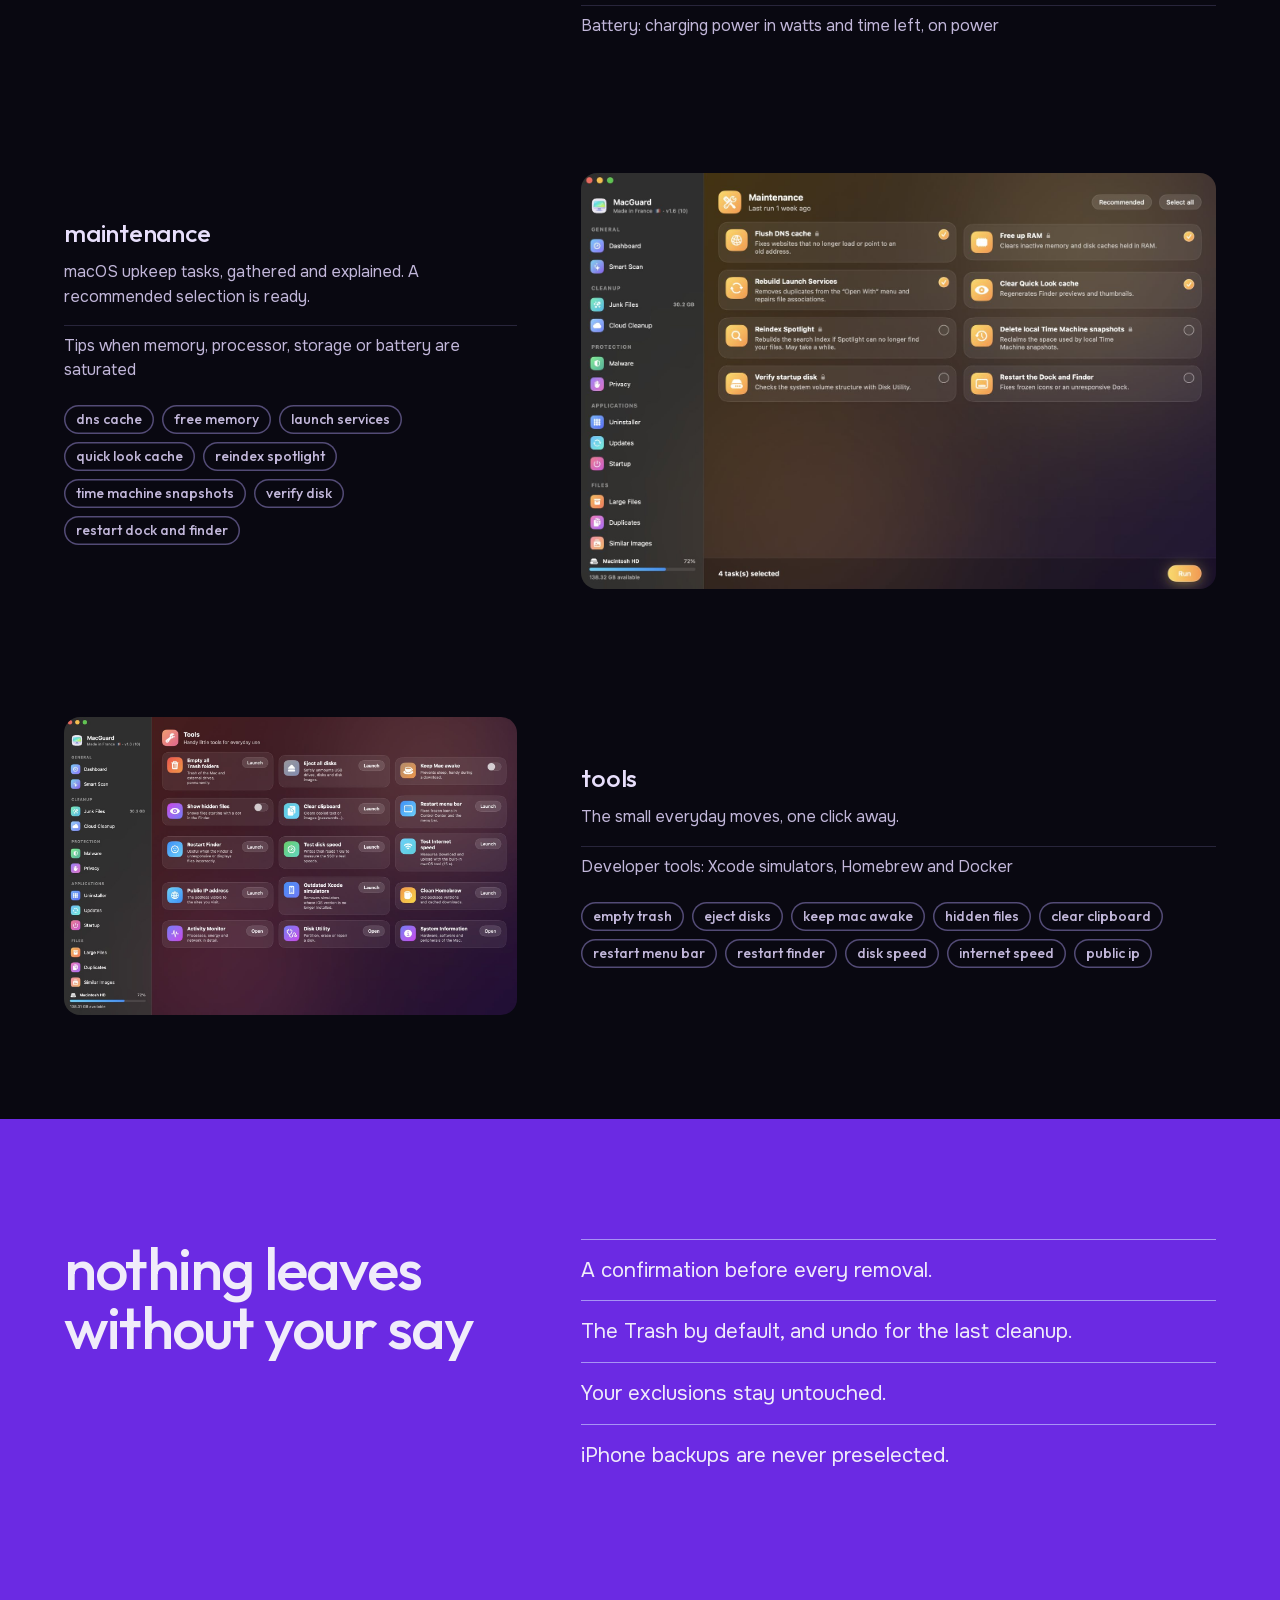
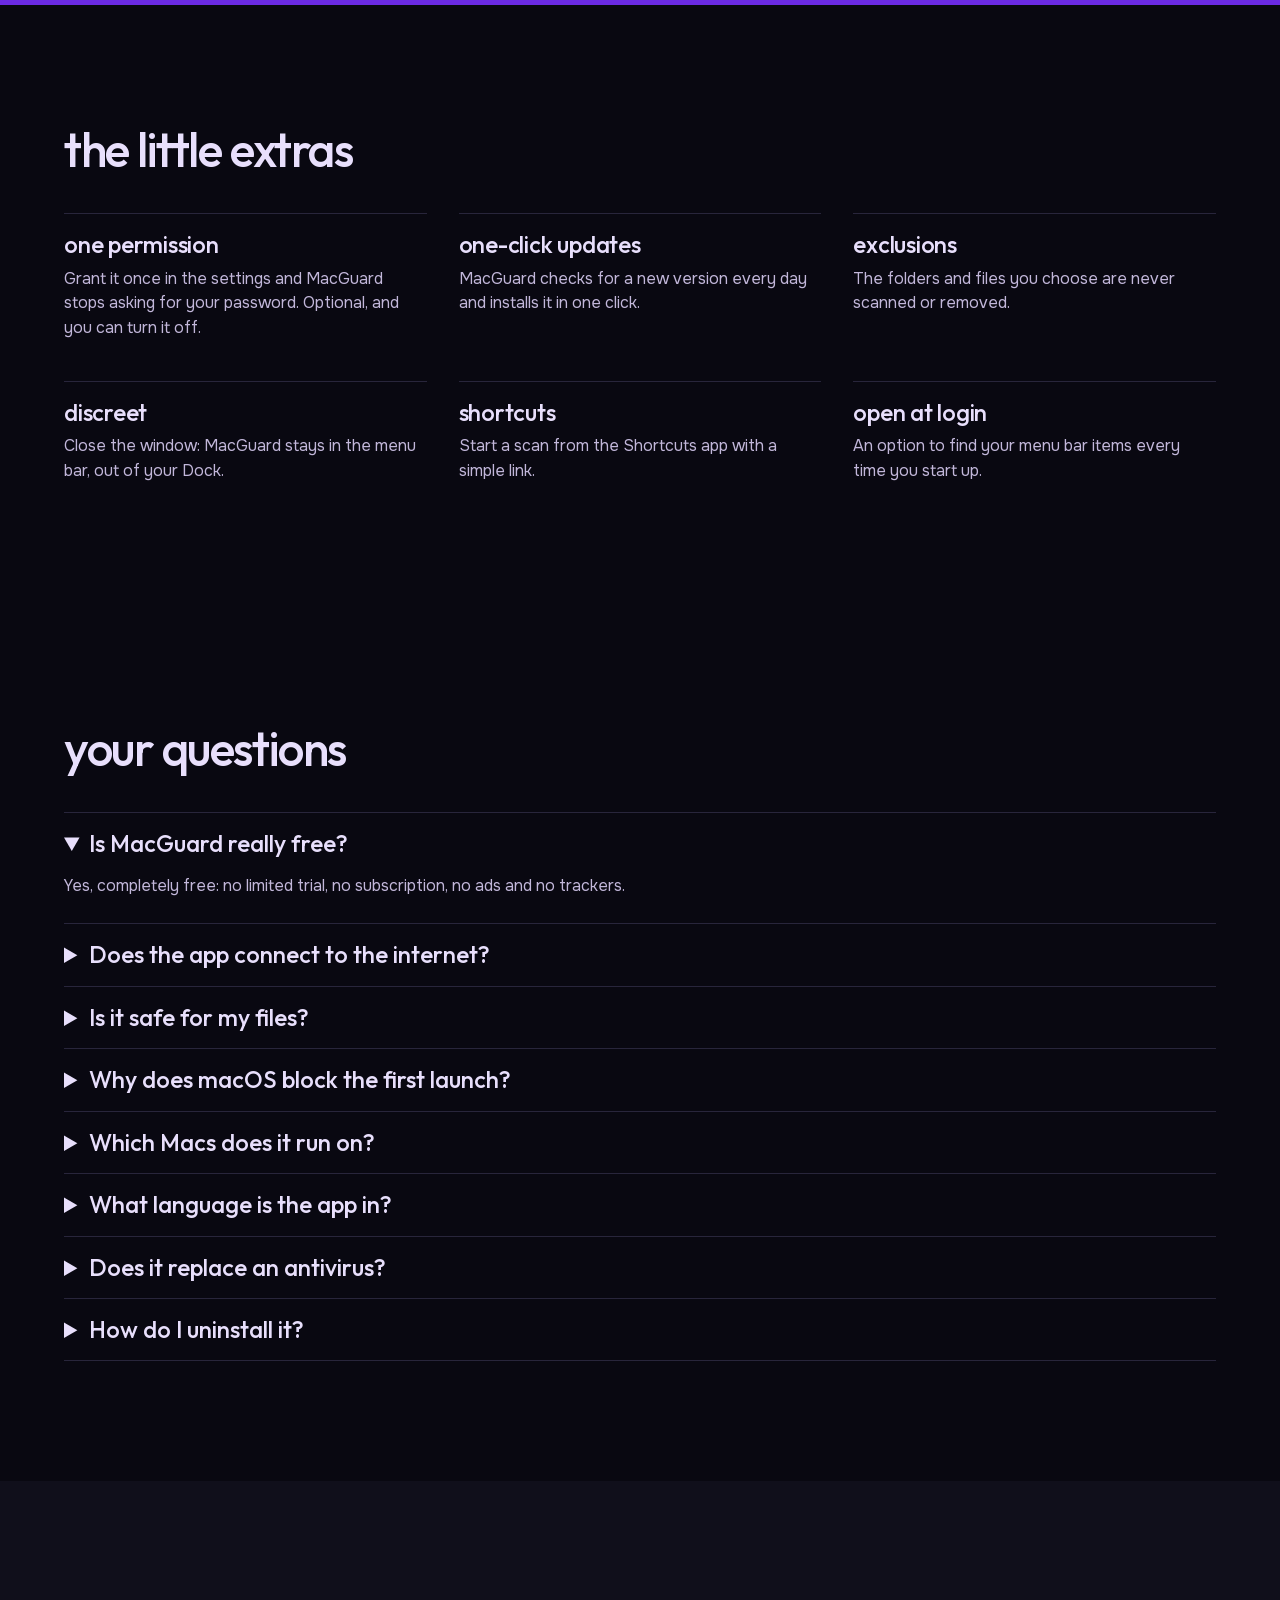
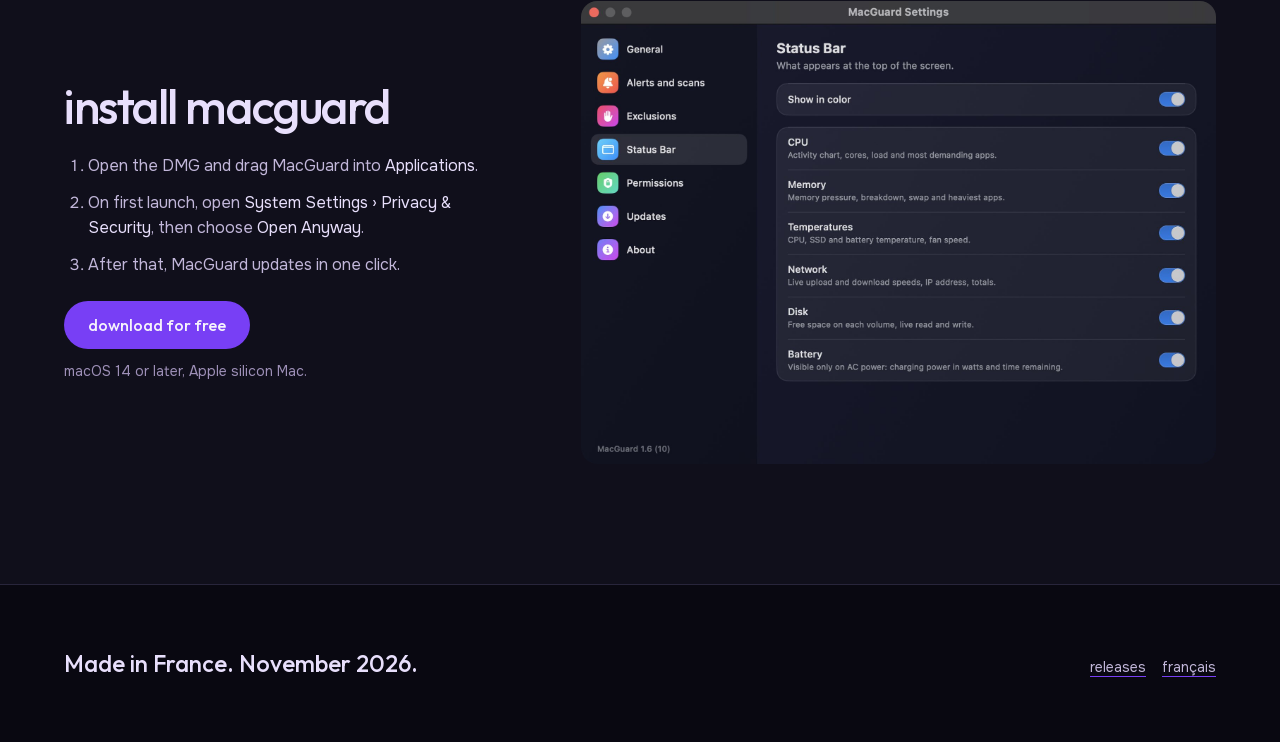
==== commit a8d7003c: "Montre l'app dans la langue de chaque page Captures anglaises dans assets/en, captures françaises re" ====
--- a/en/index.html
+++ b/en/index.html
@@ -30,72 +30,72 @@
     <div class="hero__side">
       <p class="lead">Clean, uninstall, protect and monitor your Mac from a single app.</p>
       <div class="actions"><a class="btn btn--primary" href="https://github.com/gorepair/MacGuard-releases/releases/latest/download/MacGuard.dmg">download for free</a></div>
-      <p class="needs"><strong>Completely free, with no ads and no trackers.</strong> For macOS 14 or later, on Apple silicon Macs. The app itself is in French for now.</p>
+      <p class="needs"><strong>Completely free, with no ads and no trackers.</strong> For macOS 14 or later, on Apple silicon Macs. Available in English and French.</p>
     </div>
   </section>
-  <div class="container"><img class="screen" src="../assets/dashboard.jpg" width="1800" height="1180" fetchpriority="high" alt="MacGuard dashboard: storage, memory, processor, battery and a tip about memory pressure"></div>
+  <div class="container"><img class="screen" src="../assets/en/dashboard.jpg" width="1800" height="1180" fetchpriority="high" alt="MacGuard dashboard: storage, memory, processor, battery and a tip about memory pressure"></div>
   <div class="container" style="padding-block:var(--space-2xl) 0"><div class="promise"><div><span class="figure figure--accent">€0</span><p>Completely free, no subscription.</p></div><div><span class="figure">0</span><p>Ads in the app.</p></div><div><span class="figure">0</span><p>Trackers or analytics.</p></div><div><span class="figure">16</span><p>Modules in a single app.</p></div></div></div>
   
 <section class="chapter" id="analyse"><div class="container"><h2>a clean mac in one click</h2><p class="lead">Start with the smart scan: it reviews your Mac and suggests what can go. You stay in control of every item.</p>
 <article class="module">
 <div><h3>smart scan</h3><p>Every check in a single scan, with a confirmation before anything is removed.</p><ul class="points"><li>Caches, logs, iOS updates and developer files</li><li>Old iPhone and iPad backups spotted</li><li>Apps you no longer open flagged</li><li>Quick malware check and the state of macOS protections</li></ul></div>
-<img class="screen" src="../assets/smart.jpg" width="1600" height="1049" loading="lazy" alt="Smart scan home screen">
+<img class="screen" src="../assets/en/smart.jpg" width="1600" height="1049" loading="lazy" alt="Smart scan home screen">
 </article>
 </div></section>
 
 <section class="chapter" id="nettoyage"><div class="container"><h2>get your space back</h2><p class="lead">Ten categories of junk files, and your iCloud files freed without being lost.</p>
 <article class="module module--flip">
 <div><h3>junk files</h3><p>Each category shows its items and their size. Anything delicate is never ticked for you.</p><ul class="points"><li>Files go to the Trash by default</li><li>Undo the last cleanup in one click</li><li>Scheduled scan, with a notification above 500 MB</li></ul><ul class="pills"><li>app caches</li><li>logs and reports</li><li>leftovers of deleted apps</li><li>iphone and ipad backups</li><li>ios updates</li><li>developer files</li><li>downloaded installers</li><li>mail attachments</li><li>messages attachments</li><li>trash</li></ul></div>
-<img class="screen" src="../assets/junk.jpg" width="1600" height="1049" loading="lazy" alt="Junk files screen: categories on the left, items and sizes on the right">
+<img class="screen" src="../assets/en/junk.jpg" width="1600" height="1049" loading="lazy" alt="Junk files screen: categories on the left, items and sizes on the right">
 </article>
 <article class="module">
 <div><h3>cloud cleanup</h3><p>Downloaded iCloud Drive, Dropbox, Google Drive or OneDrive files also fill your disk.</p><ul class="points"><li>Finds local copies, iCloud Desktop and Documents included</li><li>Frees the local copy: the file stays online and comes back when opened</li><li>One click selects what you have not opened in 3 months</li><li>Or remove it from the cloud to save room in your plan</li></ul></div>
-<img class="screen" src="../assets/cloud.jpg" width="1600" height="1049" loading="lazy" alt="Cloud cleanup home screen">
+<img class="screen" src="../assets/en/cloud.jpg" width="1600" height="1049" loading="lazy" alt="Cloud cleanup home screen">
 </article>
 </div></section>
 
 <section class="chapter" id="protection"><div class="container"><h2>keep your mac healthy</h2><p class="lead">A malware check built on Apple’s signatures, and control over your traces.</p>
 <article class="module module--flip">
 <div><h3>malware</h3><p>Your apps and downloads are checked against Apple’s XProtect signatures, kept up to date by macOS.</p><ul class="points"><li>Three scans to choose from: quick, normal or deep</li><li>Suspicious or orphaned launch agents, known adware</li><li>Orphaned system extensions, kernel extensions, configuration profiles</li><li>Hijacked browser extensions and search engines</li><li>State of SIP, Gatekeeper, firewall, FileVault, XProtect and updates</li></ul></div>
-<img class="screen" src="../assets/malware.jpg" width="1600" height="1049" loading="lazy" alt="Malware screen: items to review and the state of macOS protections">
+<img class="screen" src="../assets/en/malware.jpg" width="1600" height="1049" loading="lazy" alt="Malware screen: items to review and the state of macOS protections">
 </article>
 <article class="module">
 <div><h3>privacy</h3><p>Clear history and cookies, and take back control of what your apps may do.</p><ul class="points"><li>Safari, Chrome, Edge, Brave, Firefox, Arc and Vivaldi</li><li>Camera, microphone, screen, accessibility: permissions revoked in one click</li><li>Saved logins and bookmarks are never touched</li></ul></div>
-<img class="screen" src="../assets/privacy.jpg" width="1600" height="1049" loading="lazy" alt="Privacy home screen">
+<img class="screen" src="../assets/en/privacy.jpg" width="1600" height="1049" loading="lazy" alt="Privacy home screen">
 </article>
 </div></section>
 
 <section class="chapter" id="applications"><div class="container"><h2>your apps, in order</h2><p class="lead">Uninstall for good, keep everything up to date and decide what starts with your Mac.</p>
 <article class="module module--flip">
 <div><h3>uninstaller</h3><p>All your apps with their size and last opened date, and the files they leave behind.</p><ul class="points"><li>Filters: all, unused, App Store, other</li><li>Preferences, caches, containers and agents removed with the app</li><li>Reset: returns an app to a fresh state without removing it</li><li>Drop an app on the MacGuard icon to uninstall it</li><li>App thrown in the Trash? MacGuard offers to remove its leftovers</li></ul></div>
-<img class="screen" src="../assets/uninstaller.jpg" width="1600" height="1049" loading="lazy" alt="Uninstaller screen: list of apps and the files linked to the selected app">
+<img class="screen" src="../assets/en/uninstaller.jpg" width="1600" height="1049" loading="lazy" alt="Uninstaller screen: list of apps and the files linked to the selected app">
 </article>
 <article class="module">
 <div><h3>updates</h3><p>All your versions checked in one place, so you never miss a security fix.</p><ul class="points"><li>Mac App Store apps</li><li>Independent apps that update through Sparkle</li><li>Startup: agents and daemons to enable, disable or remove</li><li>Login items gathered in one place</li></ul></div>
-<img class="screen" src="../assets/updater.jpg" width="1600" height="1049" loading="lazy" alt="Updates home screen">
+<img class="screen" src="../assets/en/updater.jpg" width="1600" height="1049" loading="lazy" alt="Updates home screen">
 </article>
 </div></section>
 
 <section class="chapter" id="fichiers"><div class="container"><h2>find what takes up room</h2><p class="lead">Four ways to sort through your files. You always decide what goes.</p>
 <div class="tiles">
-<article class="tile"><img class="screen" src="../assets/large.jpg" width="1600" height="1049" loading="lazy" alt="Large files home screen"><h3>large files</h3><p>Videos, archives, disk images and documents, sorted by size. Spot the ones you have not opened in a year, with Quick Look to check.</p></article>
-<article class="tile"><img class="screen" src="../assets/duplicates.jpg" width="1600" height="1049" loading="lazy" alt="Duplicates home screen"><h3>duplicates</h3><p>Compares contents with a SHA-256 fingerprint, even when renamed. Automatic selection that keeps the oldest copy, with thumbnails to check.</p></article>
-<article class="tile"><img class="screen" src="../assets/similar.jpg" width="1600" height="1049" loading="lazy" alt="Similar images home screen"><h3>similar images</h3><p>Bursts and near-identical photos, even resized. Nothing is ticked for you, and your Photos library is never modified.</p></article>
-<article class="tile"><img class="screen" src="../assets/space.jpg" width="1600" height="1049" loading="lazy" alt="Space explorer home screen"><h3>space explorer</h3><p>An interactive map where each folder is drawn at the size it takes. Home folder, whole disk or another location.</p></article>
+<article class="tile"><img class="screen" src="../assets/en/large.jpg" width="1600" height="1049" loading="lazy" alt="Large files home screen"><h3>large files</h3><p>Videos, archives, disk images and documents, sorted by size. Spot the ones you have not opened in a year, with Quick Look to check.</p></article>
+<article class="tile"><img class="screen" src="../assets/en/duplicates.jpg" width="1600" height="1049" loading="lazy" alt="Duplicates home screen"><h3>duplicates</h3><p>Compares contents with a SHA-256 fingerprint, even when renamed. Automatic selection that keeps the oldest copy, with thumbnails to check.</p></article>
+<article class="tile"><img class="screen" src="../assets/en/similar.jpg" width="1600" height="1049" loading="lazy" alt="Similar images home screen"><h3>similar images</h3><p>Bursts and near-identical photos, even resized. Nothing is ticked for you, and your Photos library is never modified.</p></article>
+<article class="tile"><img class="screen" src="../assets/en/space.jpg" width="1600" height="1049" loading="lazy" alt="Space explorer home screen"><h3>space explorer</h3><p>An interactive map where each folder is drawn at the size it takes. Home folder, whole disk or another location.</p></article>
 </div></div></section>
 
 <section class="chapter" id="performances"><div class="container"><h2>keep your mac quick</h2><p class="lead">macOS upkeep, handy little tools, and your Mac always in view.</p>
 <article class="module module--flip">
 <div><h3>menu bar</h3><p>Six separate items in the menu bar. Each opens a detailed panel without opening the app.</p><ul class="points"><li>Processor: graph, cores, load and heavy apps</li><li>Memory: pressure, breakdown, swap and heaviest apps</li><li>Temperatures and fans</li><li>Network: live speeds, IP address, speed test</li><li>Disk: free space of each volume, reads and writes</li><li>Battery: charging power in watts and time left, on power</li></ul></div>
-<img class="screen" src="../assets/statusbar.jpg" width="1600" height="1049" loading="lazy" alt="Menu bar settings with a preview of each item">
+<img class="screen" src="../assets/en/statusbar.jpg" width="1600" height="1049" loading="lazy" alt="Menu bar settings with a preview of each item">
 </article>
 <article class="module">
 <div><h3>maintenance</h3><p>macOS upkeep tasks, gathered and explained. A recommended selection is ready.</p><ul class="points"><li>Tips when memory, processor, storage or battery are saturated</li></ul><ul class="pills"><li>dns cache</li><li>free memory</li><li>launch services</li><li>quick look cache</li><li>reindex spotlight</li><li>time machine snapshots</li><li>verify disk</li><li>restart dock and finder</li></ul></div>
-<img class="screen" src="../assets/maintenance.jpg" width="1600" height="1049" loading="lazy" alt="Maintenance screen: tasks to select">
+<img class="screen" src="../assets/en/maintenance.jpg" width="1600" height="1049" loading="lazy" alt="Maintenance screen: tasks to select">
 </article>
 <article class="module module--flip">
 <div><h3>tools</h3><p>The small everyday moves, one click away.</p><ul class="points"><li>Developer tools: Xcode simulators, Homebrew and Docker</li></ul><ul class="pills"><li>empty trash</li><li>eject disks</li><li>keep mac awake</li><li>hidden files</li><li>clear clipboard</li><li>restart menu bar</li><li>restart finder</li><li>disk speed</li><li>internet speed</li><li>public ip</li></ul></div>
-<img class="screen" src="../assets/tools.jpg" width="1600" height="1049" loading="lazy" alt="Tools screen: grid of small tools">
+<img class="screen" src="../assets/en/tools.jpg" width="1600" height="1049" loading="lazy" alt="Tools screen: grid of small tools">
 </article>
 </div></section>
 
@@ -117,7 +117,7 @@
 <details><summary>Is it safe for my files?</summary><p>Nothing is removed without your confirmation. By default files go through the Trash, and the last cleanup can be undone. Two exceptions are erased for good: the contents of the Trash, if you tick it, and browsing traces. Check the list before you confirm.</p></details>
 <details><summary>Why does macOS block the first launch?</summary><p>MacGuard is not notarized by Apple yet. Open System Settings › Privacy &amp; Security, then choose Open Anyway. You only need to do this once.</p></details>
 <details><summary>Which Macs does it run on?</summary><p>Apple silicon Macs (M1 and later) with macOS 14 or later. Intel Macs are not supported.</p></details>
-<details><summary>What language is the app in?</summary><p>French for now. This page is in English so you can see what it does.</p></details>
+<details><summary>What language is the app in?</summary><p>English and French. MacGuard follows your Mac’s language, and you can change it for this app alone in System Settings › General › Language &amp; Region.</p></details>
 <details><summary>Does it replace an antivirus?</summary><p>It complements macOS protections: it checks your files against the signatures Apple publishes and spots adware and suspicious items. It is not real-time protection.</p></details>
 <details><summary>How do I uninstall it?</summary><p>If you turned on the no-password option, turn it off in the settings first. Then drag MacGuard from Applications to the Trash.</p></details>
 </div></div></section>
@@ -127,7 +127,7 @@
 <li>On first launch, open <strong>System Settings › Privacy &amp; Security</strong>, then choose <strong>Open Anyway</strong>.</li>
 <li>After that, MacGuard updates in one click.</li></ol>
 <div class="actions"><a class="btn btn--primary" href="https://github.com/gorepair/MacGuard-releases/releases/latest/download/MacGuard.dmg">download for free</a></div><p class="needs" style="margin-top:var(--space-sm)">macOS 14 or later, Apple silicon Mac.</p></div>
-<figure style="margin:0"><img class="screen" src="../assets/settings.jpg" width="1800" height="1310" loading="lazy" alt="MacGuard settings, status bar section"></figure></div></section>
+<figure style="margin:0"><img class="screen" src="../assets/en/settings.jpg" width="1800" height="1310" loading="lazy" alt="MacGuard settings, status bar section"></figure></div></section>
 
 </main>
 <footer class="close">
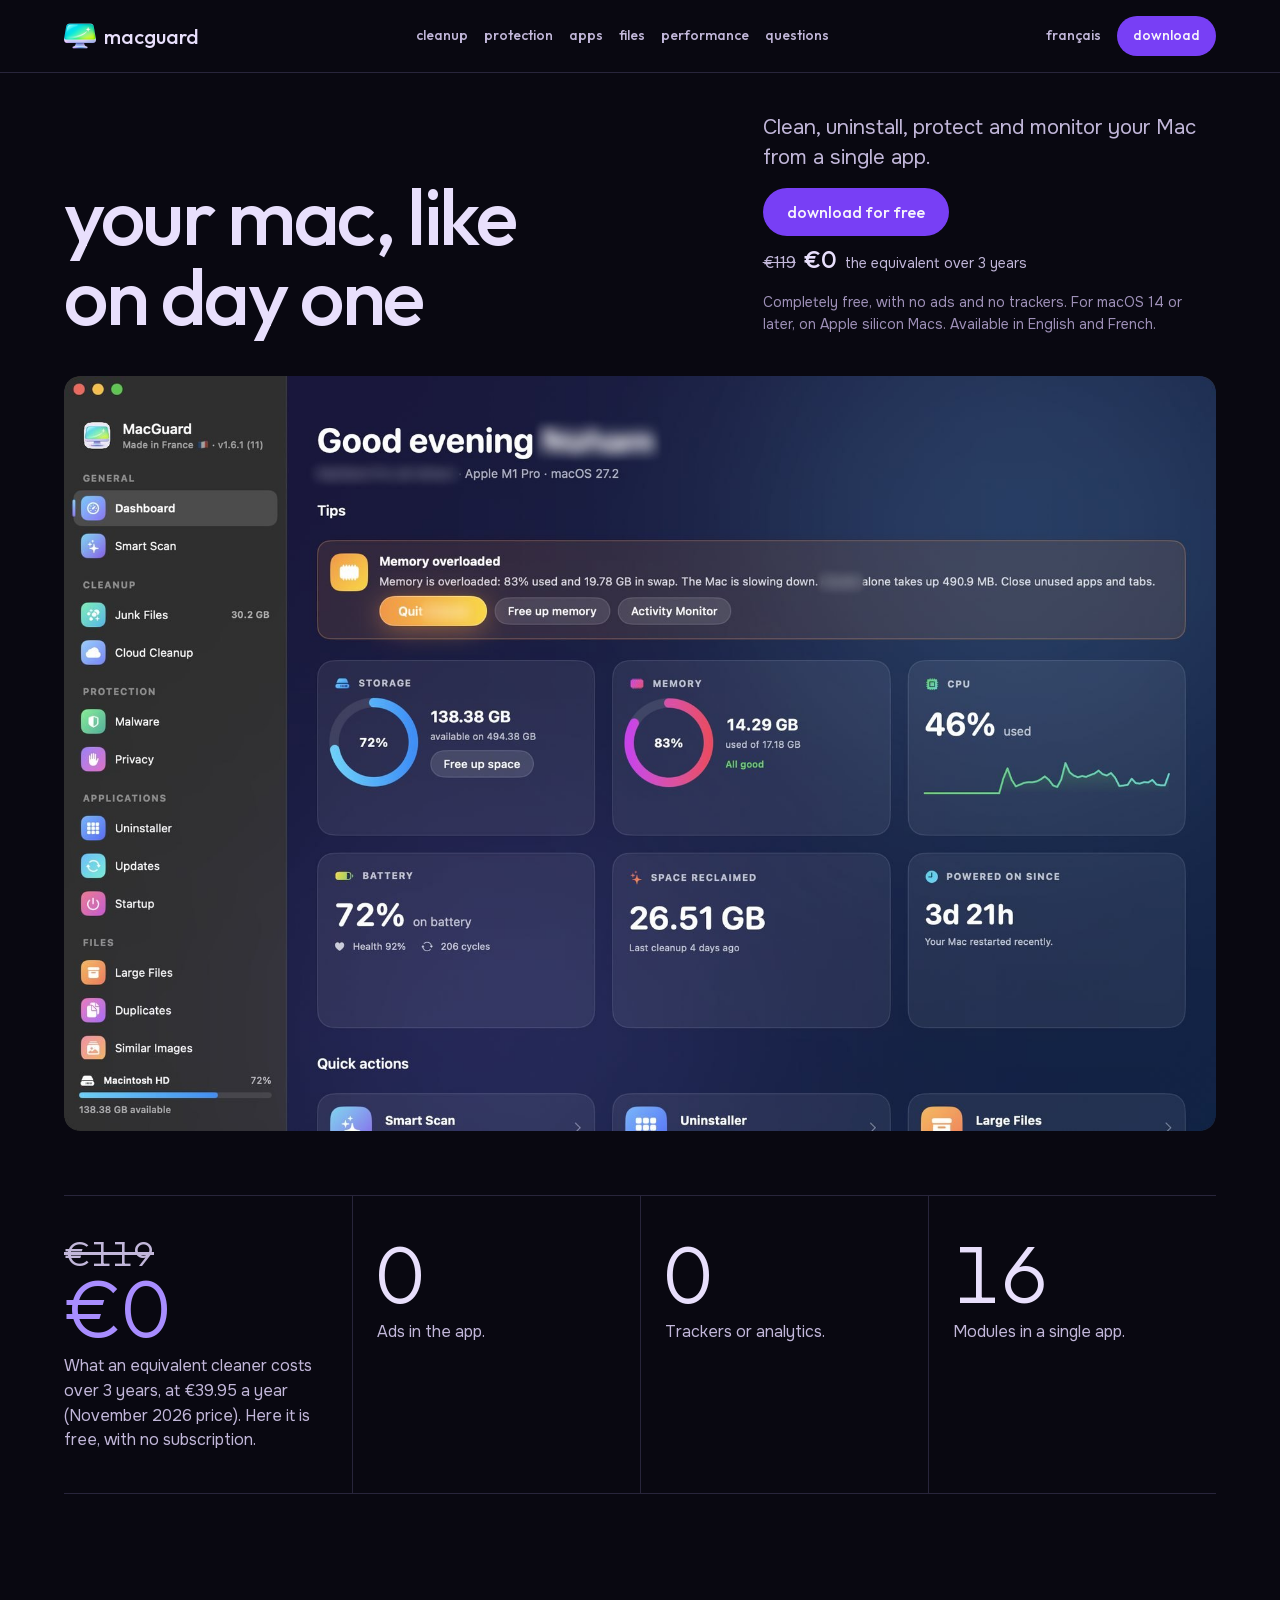
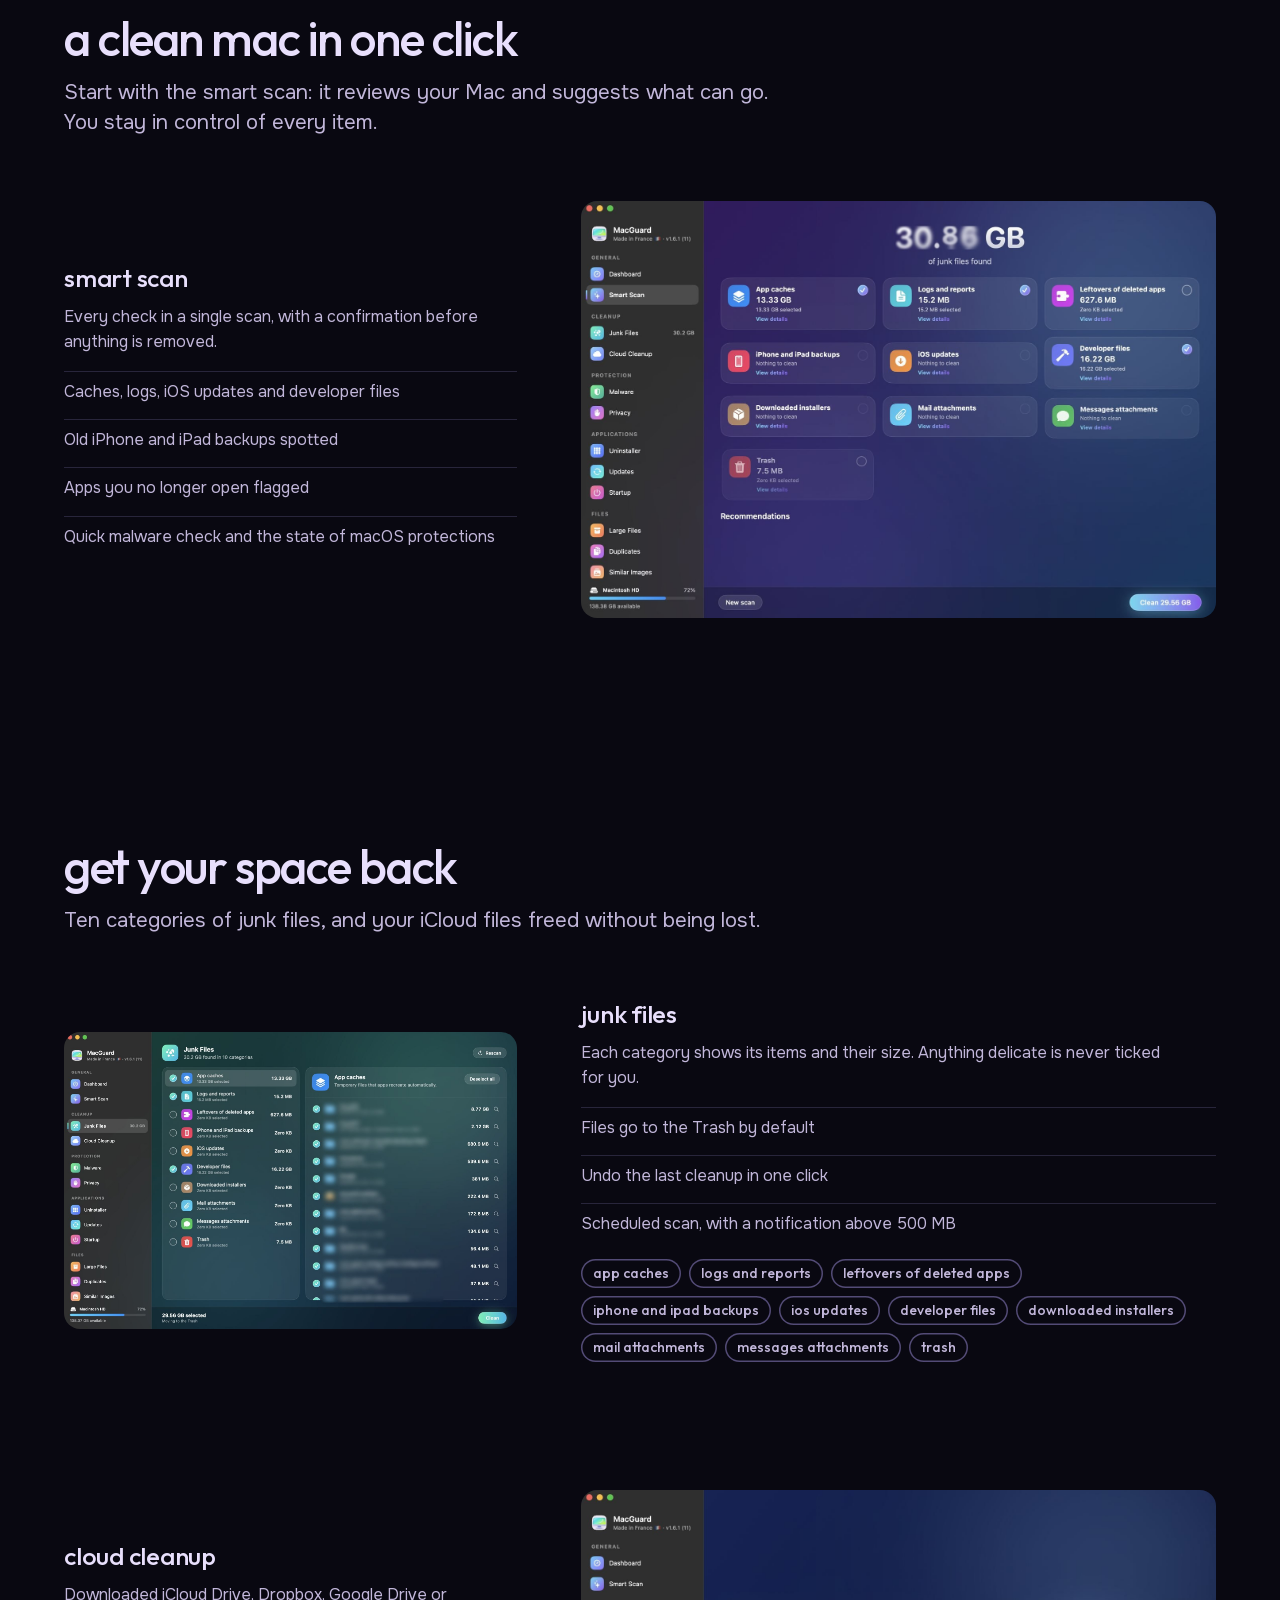
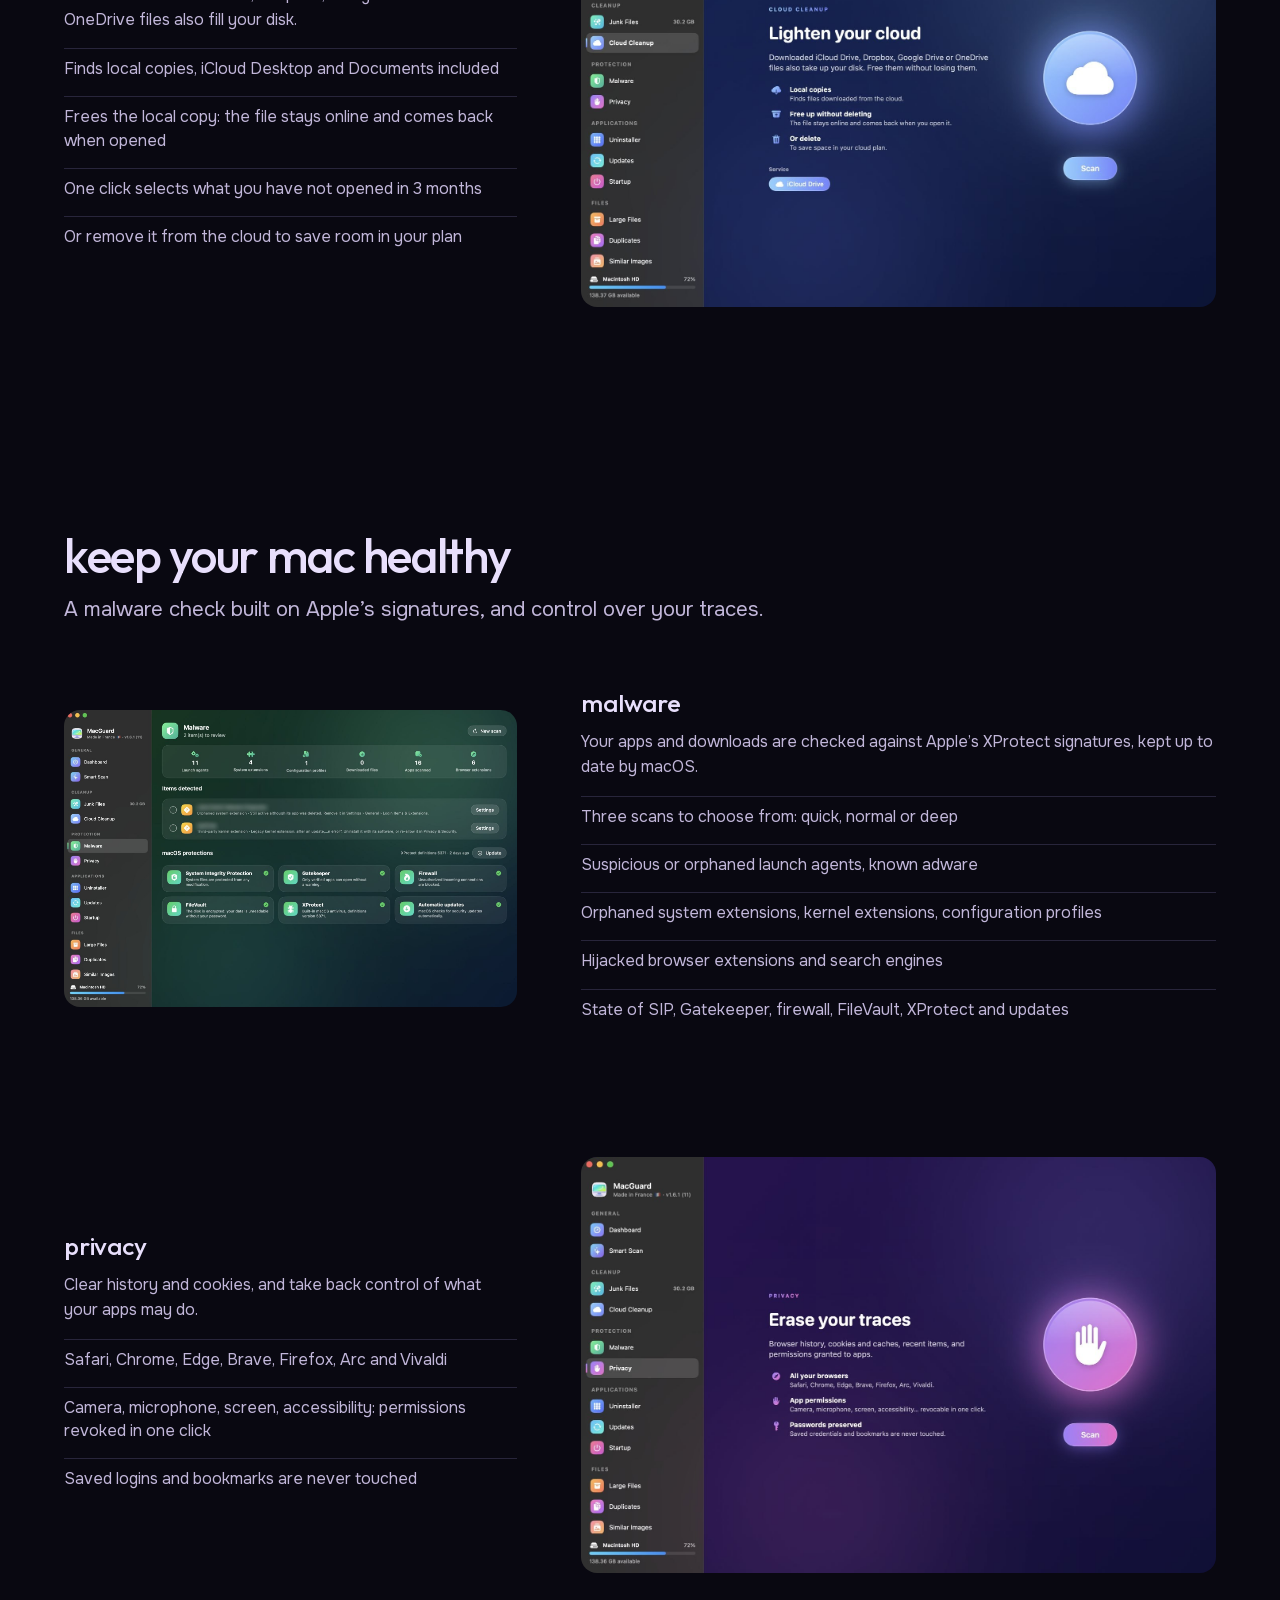
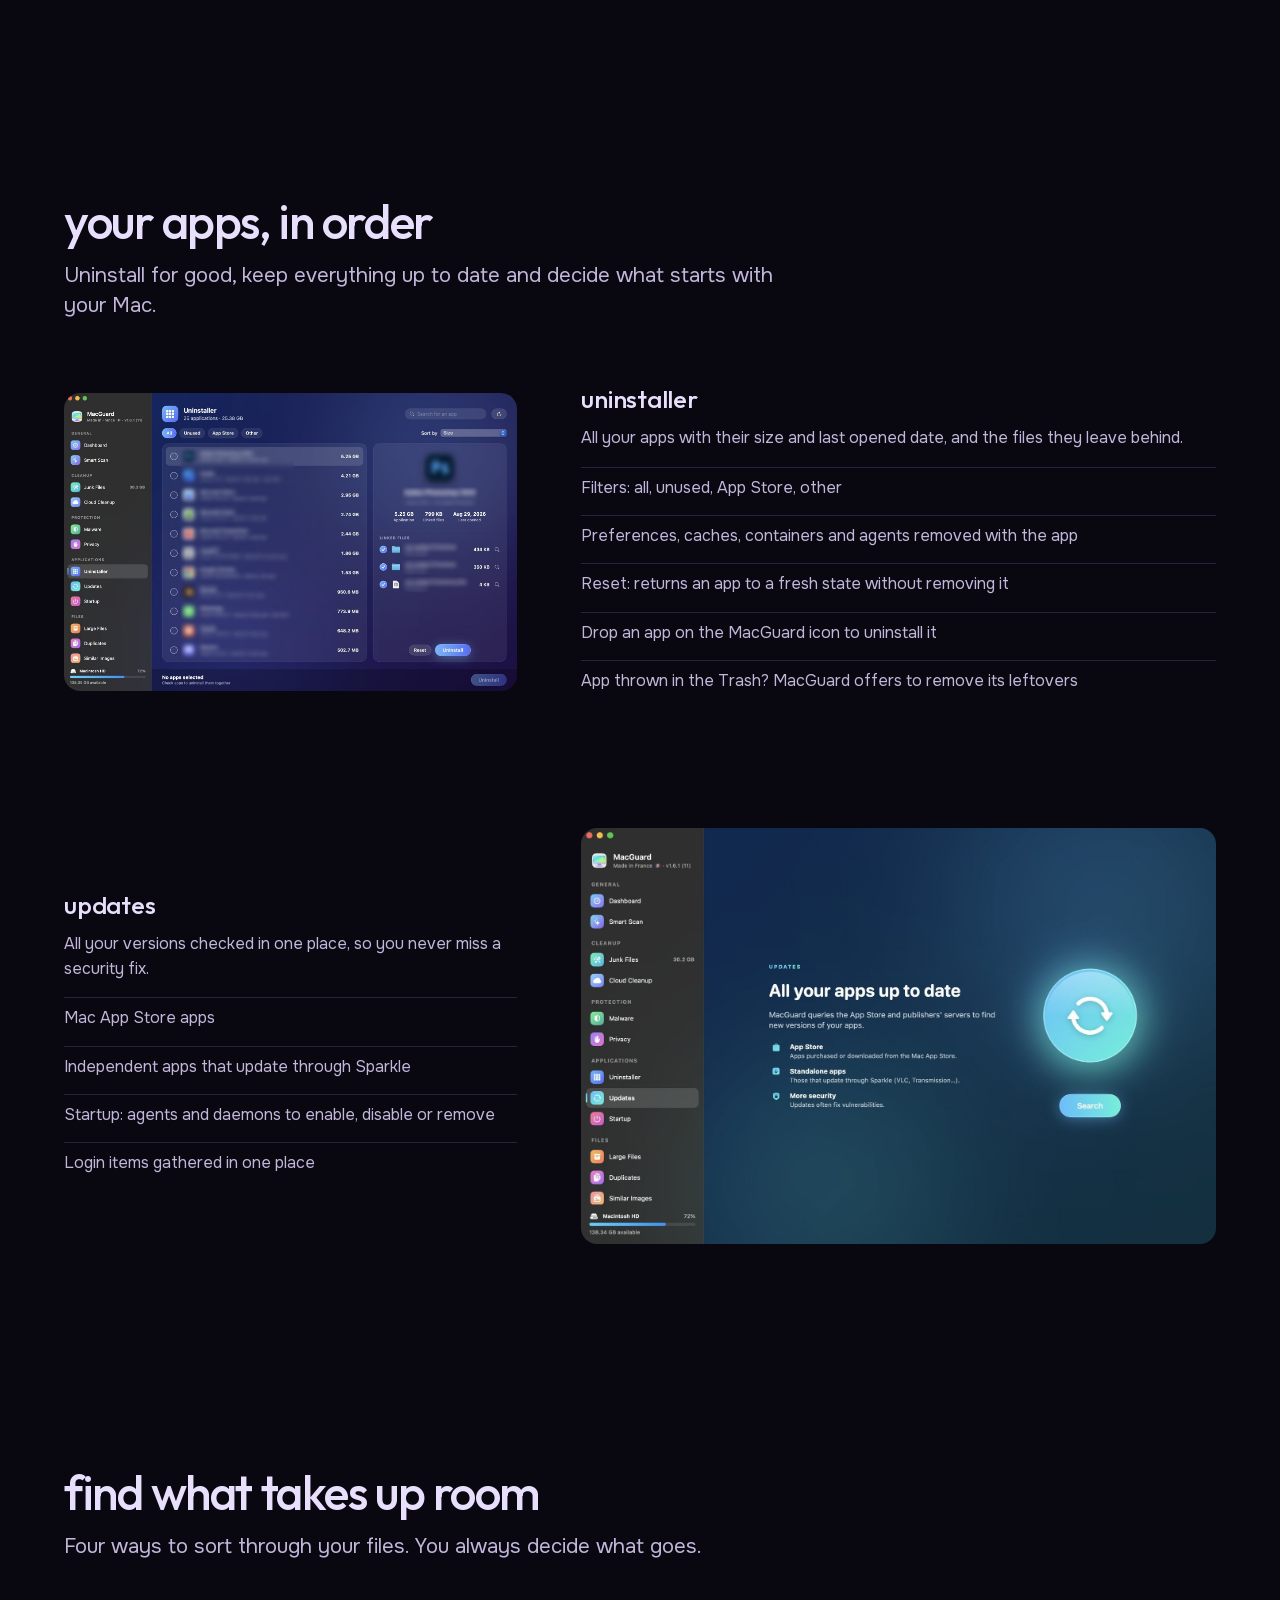
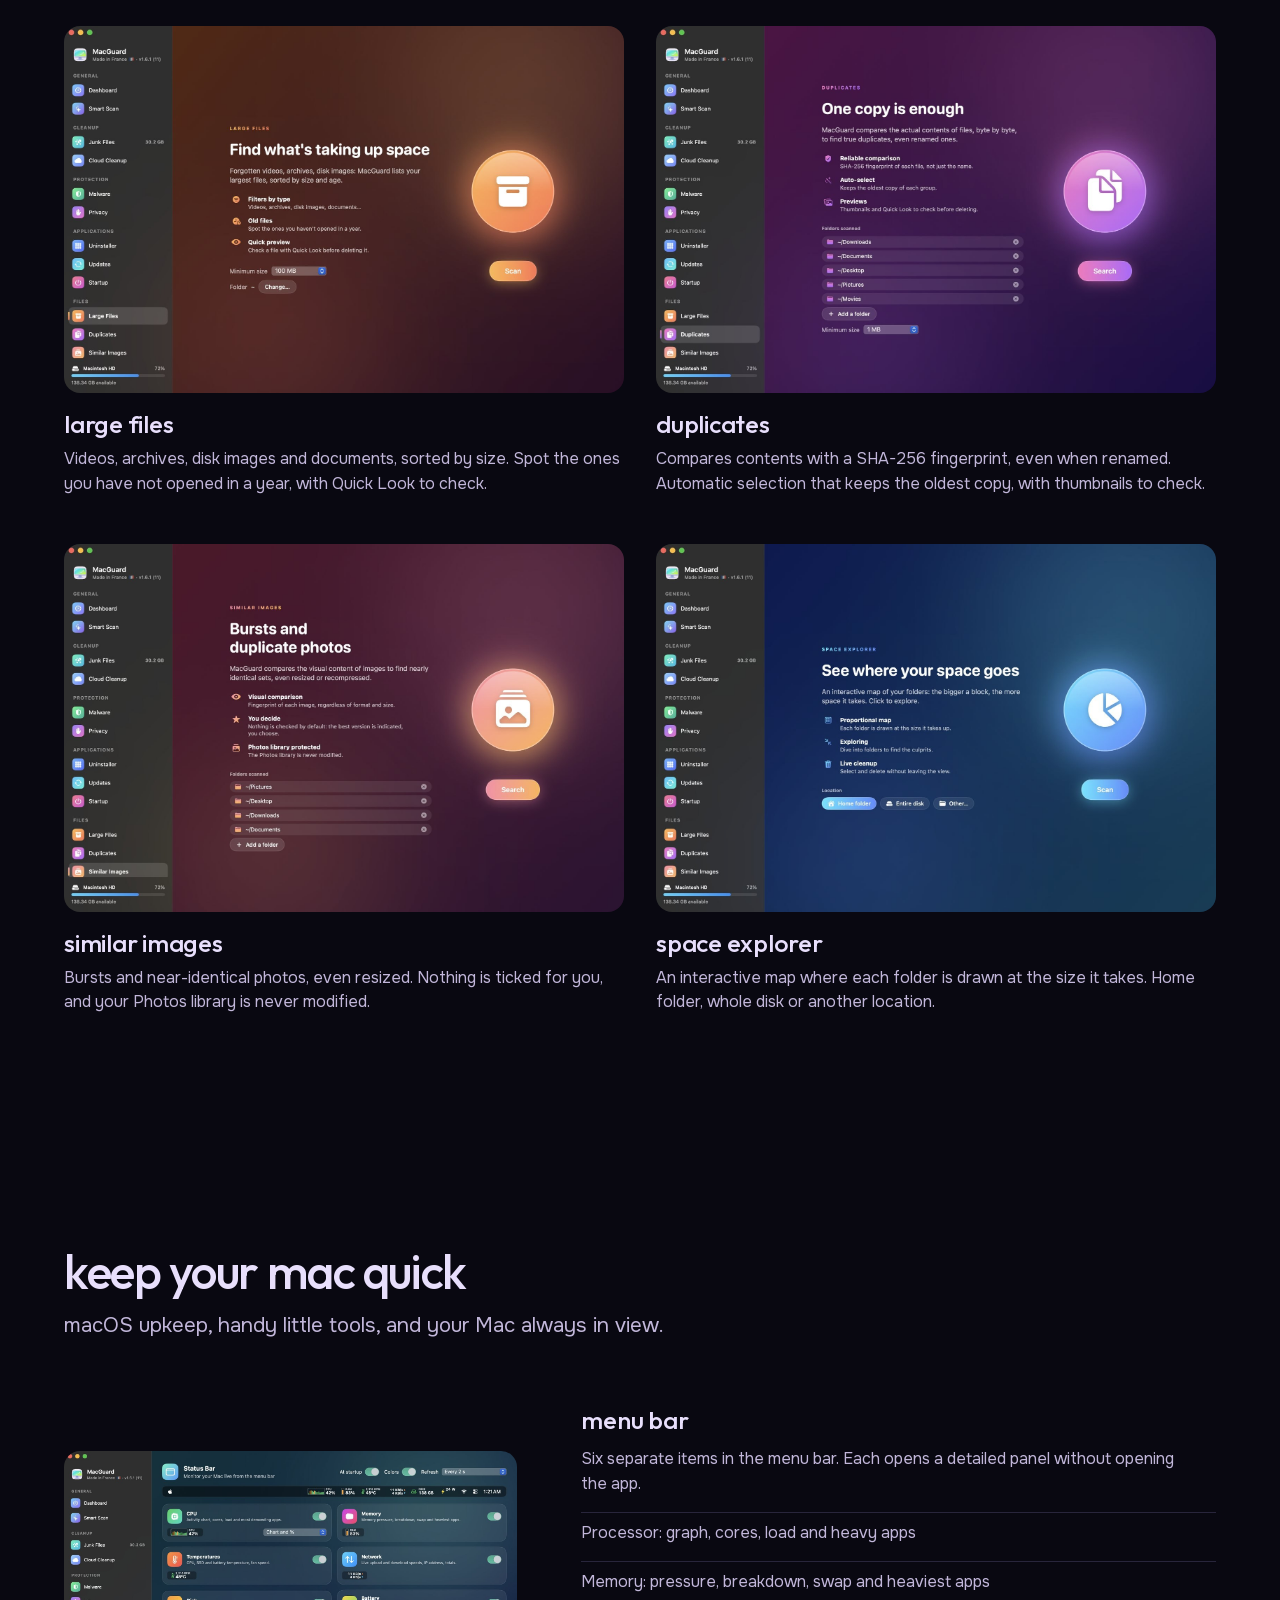
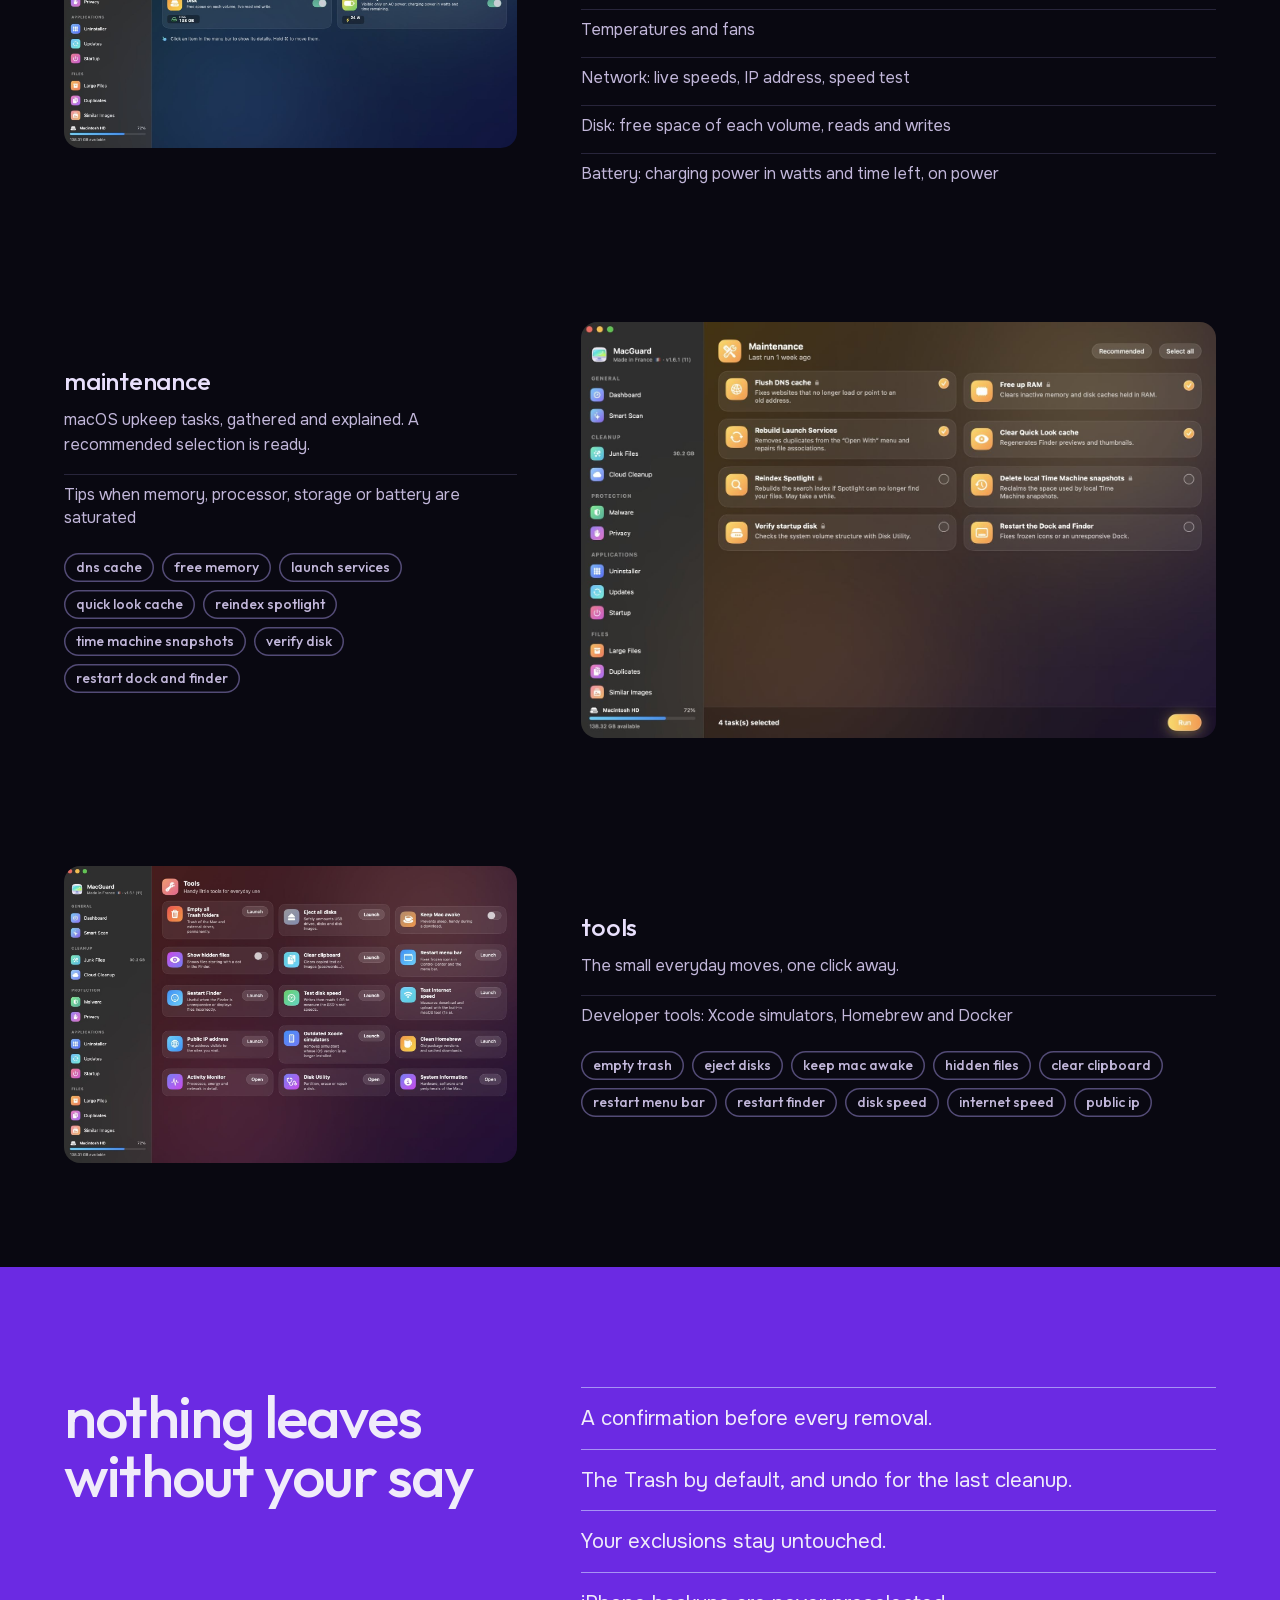
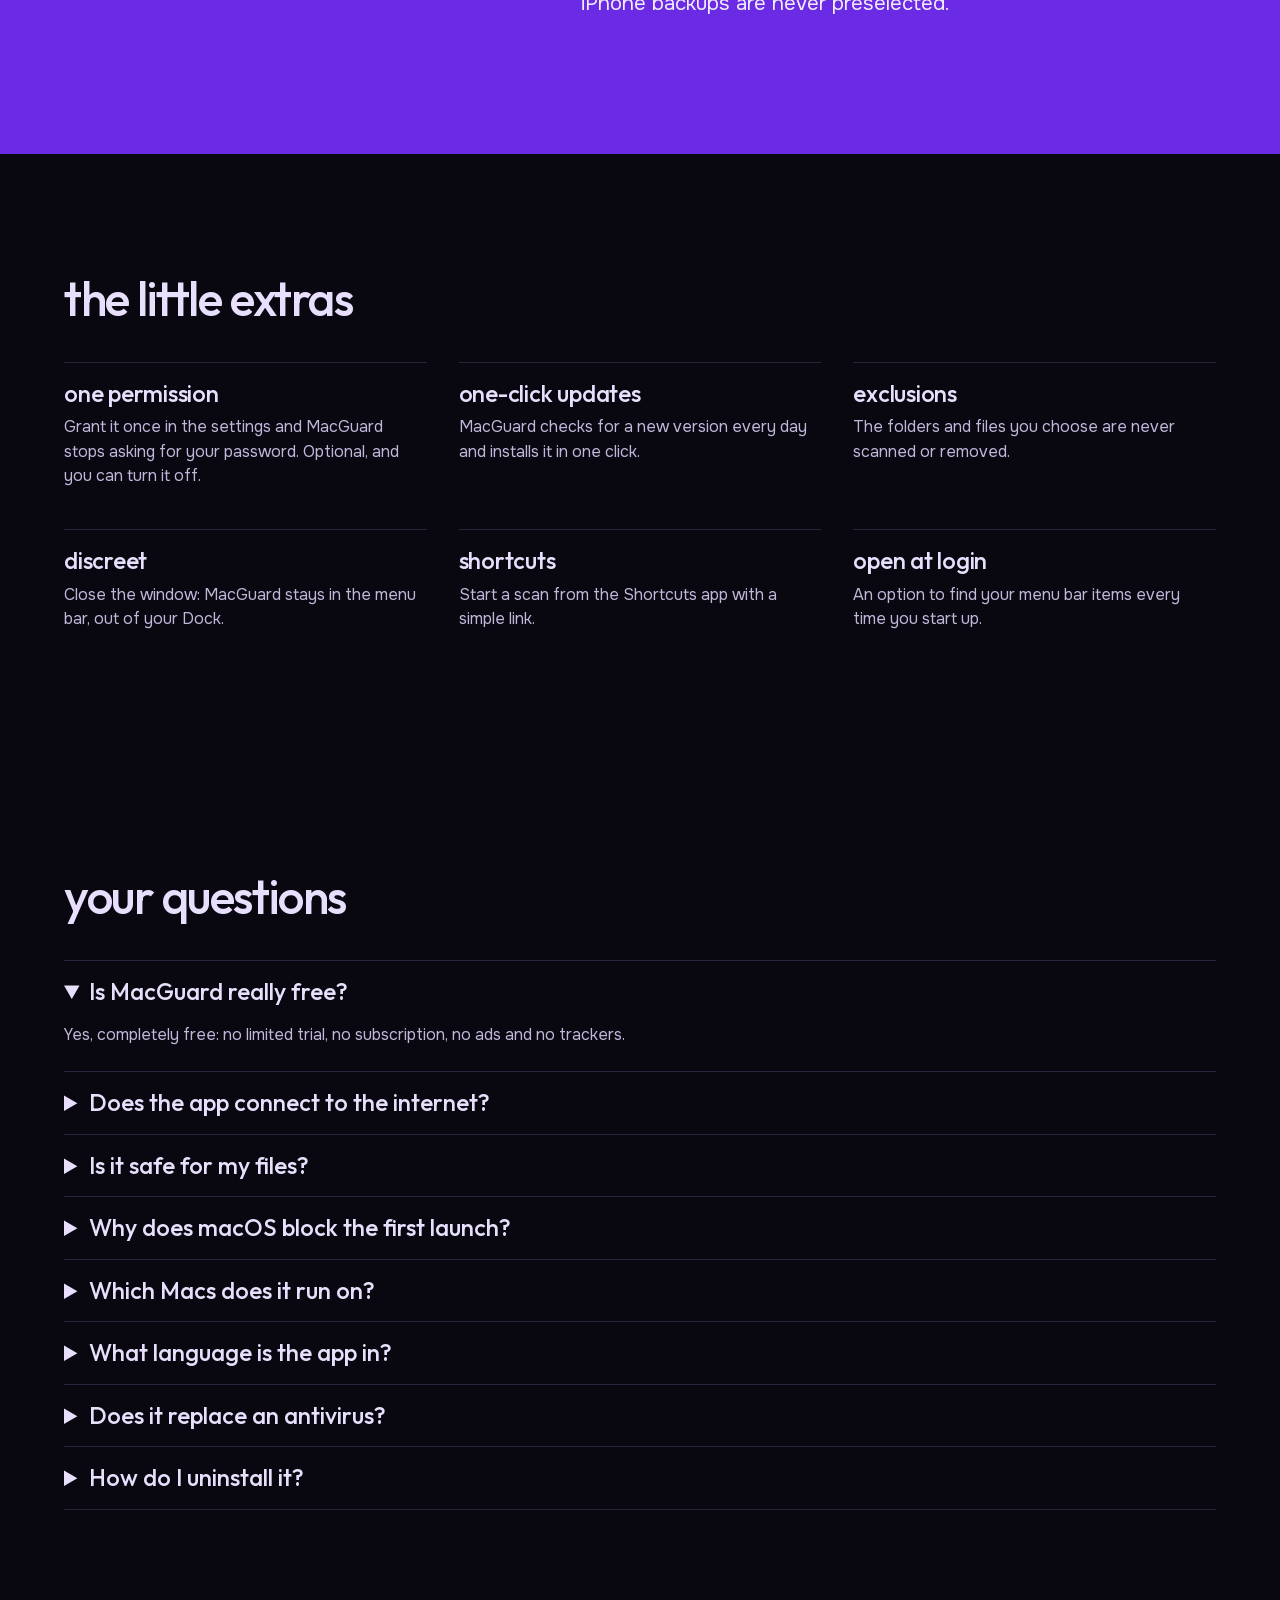
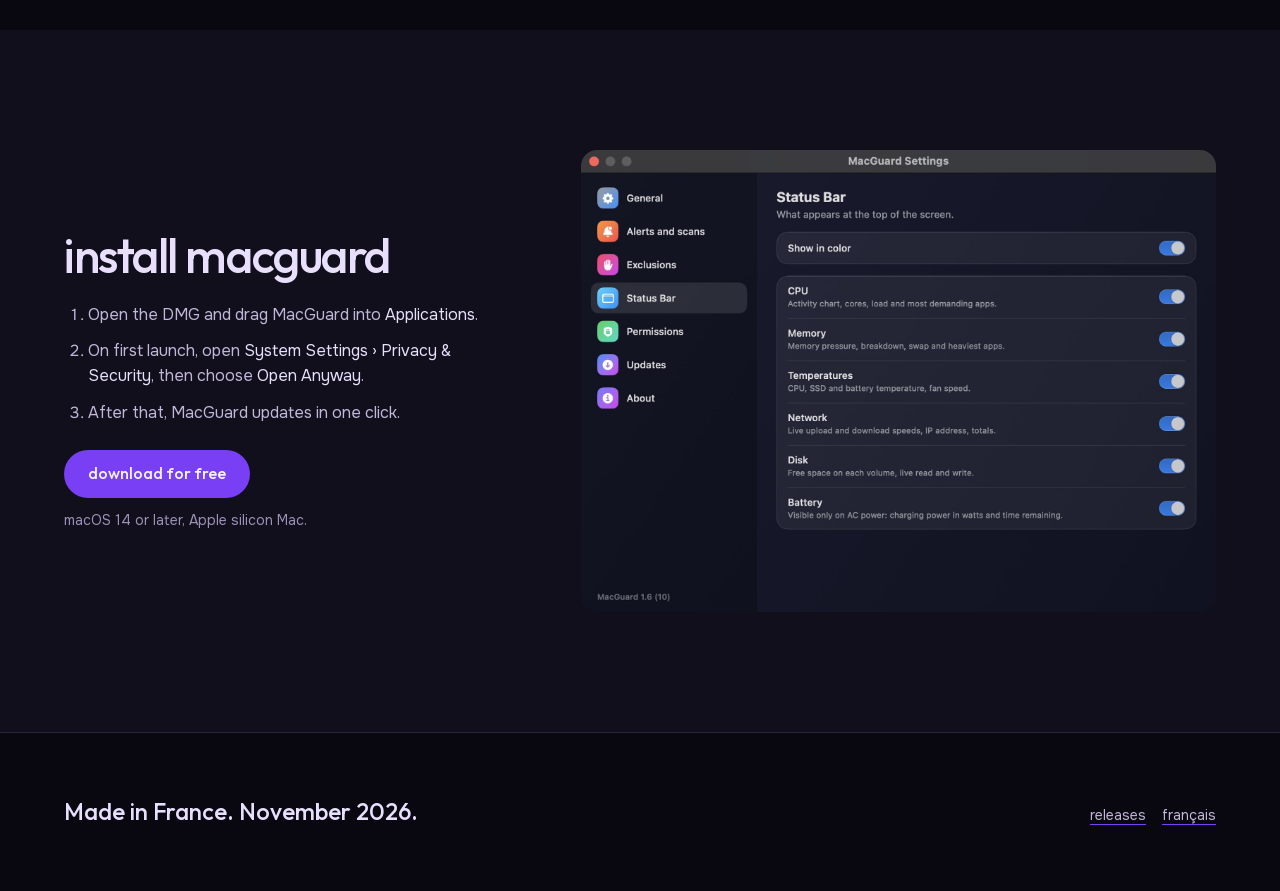
==== commit 2e2002dd: "Génère les pages avec le prix barré et le nouveau titre Co-Authored-By: Claude Opus 5.5 <noreply@ant" ====
--- a/en/index.html
+++ b/en/index.html
@@ -26,15 +26,15 @@
 </div></header>
 <main>
   <section class="container hero">
-    <h1>your mac, light and under control</h1>
+    <h1>your mac, like on day one</h1>
     <div class="hero__side">
       <p class="lead">Clean, uninstall, protect and monitor your Mac from a single app.</p>
-      <div class="actions"><a class="btn btn--primary" href="https://github.com/gorepair/MacGuard-releases/releases/latest/download/MacGuard.dmg">download for free</a></div>
+      <div class="actions"><a class="btn btn--primary" href="https://github.com/gorepair/MacGuard-releases/releases/latest/download/MacGuard.dmg">download for free</a><p class="price"><s>€119</s> <strong>€0</strong> <span>the equivalent over 3 years</span></p></div>
       <p class="needs"><strong>Completely free, with no ads and no trackers.</strong> For macOS 14 or later, on Apple silicon Macs. Available in English and French.</p>
     </div>
   </section>
   <div class="container"><img class="screen" src="../assets/en/dashboard.jpg" width="1800" height="1180" fetchpriority="high" alt="MacGuard dashboard: storage, memory, processor, battery and a tip about memory pressure"></div>
-  <div class="container" style="padding-block:var(--space-2xl) 0"><div class="promise"><div><span class="figure figure--accent">€0</span><p>Completely free, no subscription.</p></div><div><span class="figure">0</span><p>Ads in the app.</p></div><div><span class="figure">0</span><p>Trackers or analytics.</p></div><div><span class="figure">16</span><p>Modules in a single app.</p></div></div></div>
+  <div class="container" style="padding-block:var(--space-2xl) 0"><div class="promise"><div><span class="figure figure--accent"><s>€119</s> €0</span><p>What an equivalent cleaner costs over 3 years, at €39.95 a year (November 2026 price). Here it is free, with no subscription.</p></div><div><span class="figure">0</span><p>Ads in the app.</p></div><div><span class="figure">0</span><p>Trackers or analytics.</p></div><div><span class="figure">16</span><p>Modules in a single app.</p></div></div></div>
   
 <section class="chapter" id="analyse"><div class="container"><h2>a clean mac in one click</h2><p class="lead">Start with the smart scan: it reviews your Mac and suggests what can go. You stay in control of every item.</p>
 <article class="module">
--- a/site.css
+++ b/site.css
@@ -102,6 +102,11 @@
 .promise > div:first-child { border-left: 0; padding-left: 0; }
 .figure { display: block; font: 300 var(--text-display)/0.95 var(--font-display); font-variant-numeric: tabular-nums; }
 .figure--accent { color: var(--color-accent-bright); }
+.figure s { display: block; font-size: 0.45em; color: var(--color-ink-2); }
+.price { margin: 0; display: flex; flex-wrap: wrap; align-items: baseline; gap: var(--space-2xs) var(--space-xs); color: var(--color-ink-2); }
+.price strong { font: 500 var(--text-title)/1 var(--font-display); color: var(--color-ink); }
+.price span { font-size: var(--text-sm); }
+.actions:has(.price) { align-items: center; }
 .promise p { margin: var(--space-xs) 0 0; color: var(--color-ink-2); }
 
 /* Module blocks */
